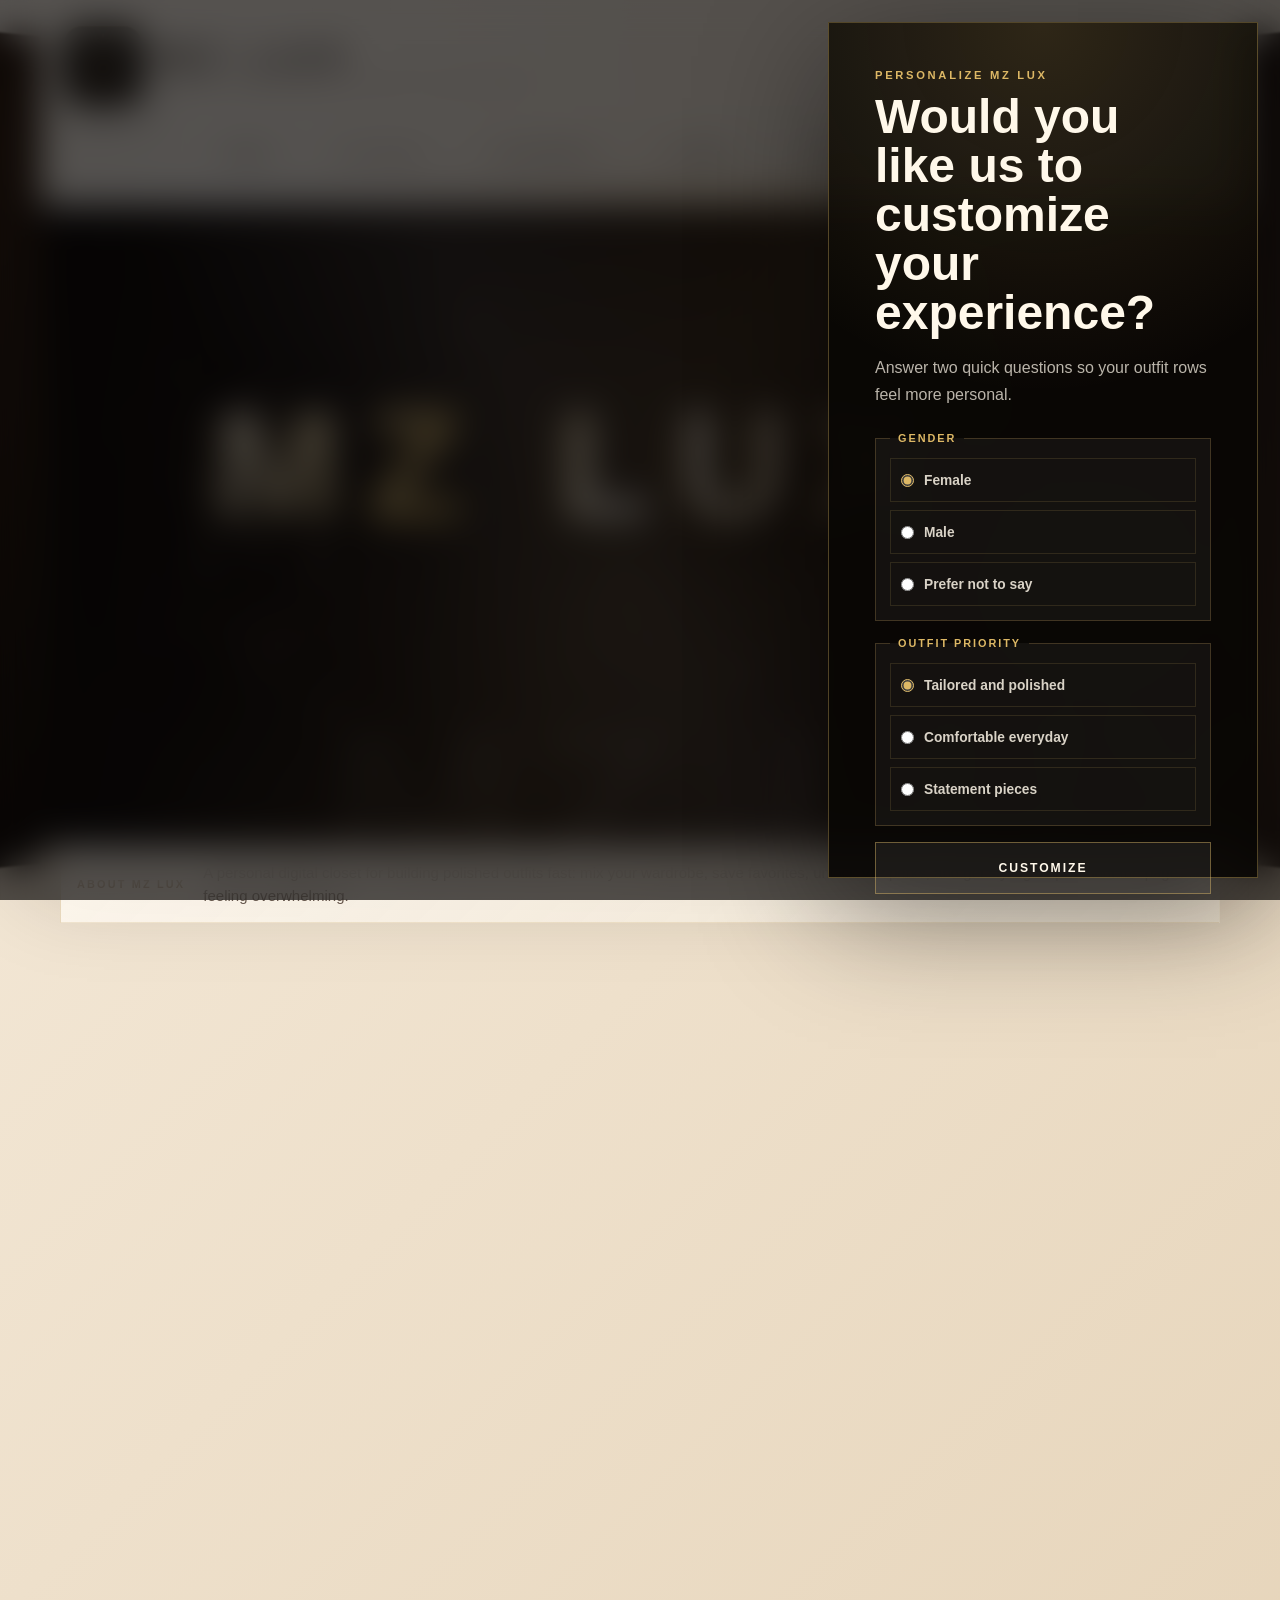
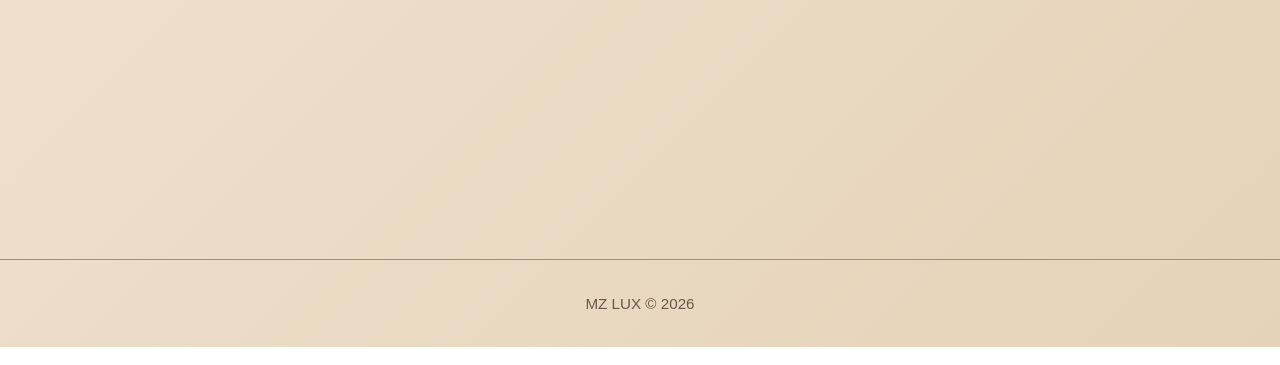
==== index.html @ ab978121 "Restore home hero title" ====
<!DOCTYPE html>
<html lang="en">
<head>
    <meta charset="UTF-8">
    <meta name="viewport" content="width=device-width, initial-scale=1.0">
    <title>MZ LUX</title>
    <link rel="stylesheet" href="style.css?v=20260623-scoped-clean">
</head>
<body class="home-page curtain-active">
<div class="opening-flash" aria-hidden="true"></div>
<div class="curtain-wrap" id="curtain" aria-hidden="true">
    <div class="curtain-panel curtain-left"></div>
    <div class="curtain-panel curtain-right"></div>
</div>

<div class="curtain-logo" id="curtainLogo" aria-hidden="true">
    <div class="curtain-logo-box"><span>MZ</span></div>
    <p class="curtain-logo-text">MZ LUX</p>
</div>

<div class="magazine-wireframe" id="magazineWireframe" aria-hidden="true">
    <span class="wire wire-top"></span>
    <span class="wire wire-bottom"></span>
    <span class="wire wire-left"></span>
    <span class="wire wire-right"></span>
    <span class="wire wire-header"></span>
    <span class="wire wire-nav"></span>
    <span class="wire wire-hero"></span>
    <span class="wire wire-feature"></span>
    <span class="wire wire-card wire-card-one"></span>
    <span class="wire wire-card wire-card-two"></span>
    <span class="wire wire-card wire-card-three"></span>
</div>

<div class="page-content" id="pageContent">
    <header>
        <div class="logo">
            <div class="logo-shine"></div>
            <span class="logo-initials">MZ</span>
        </div>
        <div>
            <h1 class="brand-name">MZ LUX</h1>
            <p class="tagline">Your Personal Outfit Stylist</p>
        </div>
    </header>

    <nav>
        <a href="index.html">Home</a>
        <a href="vip.html">VIP Club</a>
        <a href="categories.html">Categories</a>
        <a href="camera.html">Camera</a>
        <a href="preview.html">Preview</a>
        <a href="favourites.html">Favourites</a>
    </nav>

    <div class="hero-shell home-editorial-shell">
        <main class="hero luxury-hero home-reveal">
            <div class="cinematic-light light-one"></div>
            <div class="cinematic-light light-two"></div>
            <div class="spark-field" aria-hidden="true">
                <span></span><span></span><span></span><span></span><span></span><span></span>
            </div>
            <div class="hero-copy-block">
                <p class="hero-kicker">Digital luxury wardrobe</p>
                <h2>MZ LUX</h2>
                <p>Curate elevated outfits, preview real wardrobe pairings, and get polished styling direction with a calmer, more editorial fashion experience.</p>
                <a href="categories.html"><button>Start Styling</button></a>
            </div>

            <section class="hero-runway" aria-label="Animated outfit preview">
                <div class="runway-glow"></div>
                <div class="luxury-orbit luxury-orbit-one"></div>
                <div class="luxury-orbit luxury-orbit-two"></div>
                <div class="runway-line"></div>
                <article class="runway-card runway-card-top">
                    <img src="images/models/beige blazer.webp" alt="Beige blazer">
                    <span>Tailored Layer</span>
                </article>
                <article class="runway-card runway-card-main">
                    <img src="images/models/white button up shirt.webp" alt="White button up shirt">
                    <span>Signature Shirt</span>
                </article>
                <article class="runway-card runway-card-bottom">
                    <img src="images/models/black pants.webp" alt="Black pants">
                    <span>Clean Trouser</span>
                </article>
                <article class="runway-card runway-card-accent">
                    <img src="images/models/gold watch.webp" alt="Gold watch">
                    <span>Gold Detail</span>
                </article>
            </section>
        </main>
    </div>

    <section class="home-about-note home-reveal" aria-label="About MZ LUX">
        <span>About MZ LUX</span>
        <p>A personal digital closet for building polished outfits fast: mix your wardrobe, save favorites, unlock VIP perks, and get styling help without the page feeling overwhelming.</p>
    </section>

    <section class="featured editorial-strip home-reveal cinematic-featured-heading">
        <div>
            <p>Luxury styling tools</p>
            <h2>Featured Collection</h2>
        </div>
        <a href="categories.html">Open the wardrobe</a>
    </section>

    <section class="luxury-motion-strip cinematic-featured-grid home-reveal" aria-label="Featured Collection">
        <article class="featured-card cinematic-card cinematic-card-primary" tabindex="0" data-card="01">
            <figure class="cinematic-card-media">
                <img src="images/models/white button up shirt.webp" alt="White button up shirt">
            </figure>
            <div class="featured-card-copy cinematic-card-copy">
                <span>01</span>
                <h3>Signature Shirt</h3>
                <p class="featured-card-description">Featured for its crisp tailoring and timeless versatility. It anchors refined outfits from daywear to evening styling.</p>
            </div>
        </article>
        <article class="featured-card cinematic-card cinematic-card-secondary" tabindex="0" data-card="02">
            <figure class="cinematic-card-media">
                <img src="images/models/pleated skirt.webp" alt="Pleated skirt">
            </figure>
            <div class="featured-card-copy cinematic-card-copy">
                <span>02</span>
                <h3>Pleated Skirt</h3>
                <p class="featured-card-description">Chosen for its soft movement and elevated silhouette. The pleating adds dimension while keeping the look polished.</p>
            </div>
        </article>
        <article class="featured-card cinematic-card cinematic-card-tertiary" tabindex="0" data-card="03">
            <figure class="cinematic-card-media">
                <img src="images/models/brown loafers.webp" alt="Brown loafers">
            </figure>
            <div class="featured-card-copy cinematic-card-copy">
                <span>03</span>
                <h3>Heritage Loafers</h3>
                <p class="featured-card-description">Featured as the finishing piece: structured, wearable, and rich in tone. It gives casual looks a luxury base.</p>
            </div>
        </article>
    </section>

    <footer>MZ LUX &copy; 2026</footer>
</div>

<script>
    window.addEventListener("DOMContentLoaded", () => {
        setTimeout(() => document.getElementById("curtain")?.classList.add("open"), 950);
        setTimeout(() => document.body.classList.add("wireframe-active"), 1700);
        setTimeout(() => {
            document.getElementById("pageContent")?.classList.add("visible");
            document.body.classList.add("wireframe-complete");
            document.body.classList.remove("curtain-active");
        }, 3050);
        setTimeout(() => document.body.classList.add("collection-live"), 4200);
        setTimeout(() => {
            document.getElementById("curtain")?.remove();
            document.getElementById("curtainLogo")?.remove();
            document.getElementById("magazineWireframe")?.remove();
        }, 5600);
    });
</script>
<script src="main.js?v=20260621-polish"></script>
</body>
</html>
---- style.css ----
* {
    margin: 0;
    padding: 0;
    box-sizing: border-box;
}

/* VIP Club */
.vip-page {
    background:
        radial-gradient(circle at 16% 12%, rgba(255, 255, 255, 0.9), transparent 26%),
        radial-gradient(circle at 82% 20%, rgba(212, 175, 55, 0.22), transparent 28%),
        linear-gradient(135deg, #fbf4e8 0%, #ead8ad 46%, #fffaf0 100%);
}

.vip-shell {
    width: min(1160px, calc(100% - 32px));
    margin: 0 auto;
    padding: 18px 0 34px;
}

.vip-page header {
    padding: 18px 40px;
}

.vip-page .logo {
    width: 72px;
    height: 72px;
}

.vip-page .brand-name {
    font-size: clamp(1.7rem, 4vw, 2.7rem);
}

.vip-page .tagline {
    margin-top: 4px;
}

.vip-profile-chip {
    margin-left: auto;
    display: flex;
    align-items: center;
    gap: 10px;
    max-width: min(360px, 42vw);
    padding: 8px 10px;
    border: 1px solid rgba(176, 141, 87, 0.28);
    border-radius: 999px;
    background: rgba(255, 250, 240, 0.72);
    box-shadow: 0 12px 28px rgba(95, 66, 32, 0.1);
}

.vip-profile-chip[hidden] {
    display: none;
}

.vip-profile-avatar {
    width: 38px;
    height: 38px;
    flex: 0 0 auto;
    display: grid;
    place-items: center;
    border-radius: 50%;
    background:
        linear-gradient(135deg, rgba(45, 33, 22, 0.96), rgba(141, 104, 31, 0.92));
    color: #fffaf0;
    font-size: 0.78rem;
    font-weight: 900;
    letter-spacing: 0.08em;
    background-size: cover;
    background-position: center;
}

.vip-profile-avatar.has-photo {
    color: transparent;
}

.vip-profile-copy {
    min-width: 0;
    display: grid;
    line-height: 1.15;
}

.vip-profile-copy strong,
.vip-profile-copy small {
    overflow: hidden;
    text-overflow: ellipsis;
    white-space: nowrap;
}

.vip-profile-copy strong {
    color: #2d2116;
    font-size: 0.86rem;
}

.vip-profile-copy small {
    color: #7a6248;
    font-size: 0.72rem;
}

.vip-profile-chip button {
    flex: 0 0 auto;
    border: 1px solid rgba(176, 141, 87, 0.3);
    border-radius: 999px;
    background: #fffaf0;
    color: #2d2116;
    cursor: pointer;
    font: inherit;
    font-size: 0.72rem;
    font-weight: 900;
    padding: 8px 10px;
    text-transform: uppercase;
}

.vip-hero,
.vip-dashboard {
    border: 1px solid rgba(176, 141, 87, 0.32);
    background: rgba(255, 250, 242, 0.86);
    box-shadow: 0 22px 60px rgba(95, 66, 32, 0.12);
    backdrop-filter: blur(16px);
}

.vip-hero {
    display: grid;
    grid-template-columns: minmax(0, 1fr) minmax(250px, 330px);
    gap: 18px;
    align-items: stretch;
    border-radius: 32px;
    padding: clamp(18px, 3vw, 30px);
}

.vip-kicker,
.vip-free-badge,
.vip-tier span,
.vip-card-label,
.vip-perks span {
    letter-spacing: 0.24em;
    text-transform: uppercase;
    font-size: 0.72rem;
    font-weight: 800;
    color: #9b762f;
}

.vip-copy h2 {
    margin: 8px 0 10px;
    font-size: clamp(2rem, 5vw, 3.6rem);
    line-height: 0.95;
    letter-spacing: 0.08em;
    text-transform: uppercase;
    color: #2d2116;
}

.vip-copy p {
    max-width: 620px;
    color: #624d3a;
    line-height: 1.6;
    font-size: 1rem;
}

.vip-actions {
    display: flex;
    align-items: center;
    flex-wrap: wrap;
    gap: 14px;
    margin-top: 18px;
}

.vip-primary-btn {
    border: 0;
    border-radius: 999px;
    padding: 13px 24px;
    background: linear-gradient(135deg, #2d2116, #8d681f 52%, #d4af37);
    color: #fffaf0;
    font-weight: 800;
    letter-spacing: 0.16em;
    text-transform: uppercase;
    cursor: pointer;
    box-shadow: 0 14px 32px rgba(95, 66, 32, 0.22);
}

.vip-primary-btn:hover,
.vip-primary-btn:focus-visible {
    transform: translateY(-2px);
    outline: 3px solid rgba(212, 175, 55, 0.36);
    outline-offset: 3px;
}

.vip-member-card {
    position: relative;
    overflow: hidden;
    min-height: 205px;
    border-radius: 28px;
    padding: 22px;
    color: #fffaf0;
    background:
        linear-gradient(145deg, rgba(45, 33, 22, 0.96), rgba(104, 72, 28, 0.96)),
        radial-gradient(circle at top right, rgba(212, 175, 55, 0.28), transparent 38%);
    display: flex;
    flex-direction: column;
    justify-content: space-between;
    box-shadow: inset 0 0 0 1px rgba(255, 255, 255, 0.12);
}

.vip-member-card::after {
    content: "MZ";
    position: absolute;
    right: -6px;
    bottom: -22px;
    font-size: 6rem;
    font-weight: 900;
    opacity: 0.08;
    letter-spacing: 0.02em;
}

.vip-member-card h3 {
    font-size: 1.5rem;
    letter-spacing: 0.12em;
    text-transform: uppercase;
}

.vip-member-card p strong {
    font-size: 2rem;
}

.vip-progress {
    height: 10px;
    overflow: hidden;
    border-radius: 999px;
    background: rgba(255, 250, 240, 0.18);
}

.vip-progress span {
    display: block;
    width: 0;
    height: 100%;
    border-radius: inherit;
    background: linear-gradient(90deg, #fff6c8, #d4af37);
    transition: width 0.3s ease;
}

.vip-dashboard {
    display: grid;
    grid-template-columns: minmax(0, 1fr) 330px;
    gap: 14px;
    margin-top: 14px;
    border-radius: 28px;
    padding: 14px;
}

.vip-tier-grid {
    display: grid;
    grid-template-columns: repeat(3, minmax(0, 1fr));
    gap: 14px;
}

.vip-tier {
    min-height: 132px;
    border-radius: 22px;
    padding: 16px;
    border: 1px solid rgba(176, 141, 87, 0.26);
    background: rgba(255, 255, 255, 0.46);
}

.vip-tier-featured {
    background: linear-gradient(145deg, rgba(45, 33, 22, 0.94), rgba(123, 86, 30, 0.92));
    color: #fffaf0;
    box-shadow: 0 18px 36px rgba(95, 66, 32, 0.18);
}

.vip-tier h3 {
    margin: 8px 0 6px;
    font-size: 1.36rem;
    color: inherit;
}

.vip-tier p {
    color: inherit;
    opacity: 0.82;
    line-height: 1.45;
    font-size: 0.88rem;
}

.vip-side-panel {
    display: grid;
    gap: 10px;
}

.vip-perks {
    display: grid;
    grid-template-columns: 1fr 1fr;
    gap: 10px;
}

.vip-perks article,
.vip-accessibility {
    border: 1px solid rgba(176, 141, 87, 0.25);
    border-radius: 18px;
    background: rgba(255, 255, 255, 0.52);
}

.vip-perks article {
    padding: 13px;
}

.vip-perks strong {
    display: block;
    margin-top: 8px;
    color: #2d2116;
}

.vip-accessibility {
    display: flex;
    gap: 10px;
    padding: 12px;
}

.vip-accessibility button {
    flex: 1;
    min-height: 44px;
    border: 1px solid rgba(176, 141, 87, 0.28);
    border-radius: 999px;
    background: #fffaf0;
    color: #2d2116;
    font-weight: 800;
    cursor: pointer;
}

.vip-accessibility button[aria-pressed="true"] {
    background: #2d2116;
    color: #fffaf0;
}

.vip-modal {
    position: fixed;
    inset: 0;
    z-index: 10000;
    display: grid;
    place-items: center;
    padding: 18px;
}

.vip-modal[hidden] {
    display: none;
}

.vip-modal-backdrop {
    position: absolute;
    inset: 0;
    background: rgba(45, 33, 22, 0.58);
    backdrop-filter: blur(8px);
}

.vip-modal-card {
    position: relative;
    width: min(430px, 100%);
    max-height: min(680px, 92vh);
    overflow-y: auto;
    border-radius: 28px;
    padding: 28px;
    background: linear-gradient(180deg, #fffaf0, #f3e4c4);
    border: 1px solid rgba(176, 141, 87, 0.42);
    box-shadow: 0 28px 80px rgba(32, 24, 16, 0.28);
}

.vip-modal-close {
    position: absolute;
    top: 14px;
    right: 14px;
    width: 38px;
    height: 38px;
    border: 0;
    border-radius: 50%;
    background: rgba(45, 33, 22, 0.08);
    color: #2d2116;
    cursor: pointer;
}

.vip-modal-card h2 {
    margin: 8px 0 18px;
    color: #2d2116;
}

.vip-google-btn {
    width: 100%;
    min-height: 48px;
    display: inline-flex;
    align-items: center;
    justify-content: center;
    gap: 10px;
    border: 1px solid rgba(176, 141, 87, 0.34);
    border-radius: 999px;
    background: #fffdf7;
    color: #2d2116;
    cursor: pointer;
    font: inherit;
    font-weight: 900;
    letter-spacing: 0.08em;
    text-transform: uppercase;
    box-shadow: 0 12px 28px rgba(95, 66, 32, 0.12);
}

.vip-google-icon {
    width: 22px;
    height: 22px;
    flex: 0 0 auto;
}

.vip-google-btn:hover,
.vip-google-btn:focus-visible {
    border-color: #9b762f;
    outline: 3px solid rgba(212, 175, 55, 0.28);
    outline-offset: 3px;
}

.vip-google-btn:disabled {
    cursor: wait;
    opacity: 0.72;
}

.vip-google-note {
    margin: 8px 0 16px;
    color: #6d5a46;
    font-size: 0.82rem;
    text-align: center;
}

.vip-modal-card label {
    display: block;
    margin: 12px 0 6px;
    font-weight: 800;
    color: #3d2b1b;
}

.vip-modal-card input,
.vip-modal-card select {
    width: 100%;
    min-height: 46px;
    border: 1px solid rgba(176, 141, 87, 0.38);
    border-radius: 14px;
    padding: 10px 12px;
    background: #fffdf7;
    color: #2d2116;
    font: inherit;
}

.vip-modal-card input:focus,
.vip-modal-card select:focus {
    outline: 3px solid rgba(212, 175, 55, 0.3);
    border-color: #9b762f;
}

.vip-modal-card .vip-primary-btn {
    width: 100%;
    margin-top: 18px;
}

.vip-status {
    min-height: 22px;
    margin-top: 14px;
    color: #4d3a26;
    font-weight: 800;
    text-align: center;
}

.vip-modal-open {
    overflow: hidden;
}

.vip-large-text .vip-shell {
    font-size: 118%;
}

.vip-high-contrast {
    background: #fff;
    color: #000;
}

.vip-high-contrast .vip-hero,
.vip-high-contrast .vip-dashboard,
.vip-high-contrast .vip-tier,
.vip-high-contrast .vip-perks article,
.vip-high-contrast .vip-accessibility {
    border-color: #000;
    background: #fff;
    color: #000;
}

.vip-high-contrast .vip-member-card,
.vip-high-contrast .vip-tier-featured {
    background: #000;
    color: #fff;
}

.vip-high-contrast .vip-google-btn {
    border-color: #000;
    background: #fff;
    color: #000;
}

@media (max-width: 900px) {
    .vip-hero,
    .vip-dashboard {
        grid-template-columns: 1fr;
    }

    .vip-tier-grid {
        grid-template-columns: repeat(3, minmax(190px, 1fr));
        overflow-x: auto;
        padding-bottom: 4px;
        scroll-snap-type: x proximity;
    }

    .vip-tier {
        min-height: auto;
        scroll-snap-align: start;
    }
}

@media (max-width: 560px) {
    .vip-page header {
        flex-wrap: wrap;
        justify-content: flex-start;
        overflow: hidden;
    }

    .vip-page header > div:not(.vip-profile-chip) {
        min-width: 0;
    }

    .vip-shell {
        width: min(100% - 20px, 1160px);
        padding-top: 14px;
    }

    .vip-hero,
    .vip-dashboard {
        border-radius: 22px;
        padding: 14px;
    }

    .vip-accessibility {
        flex-direction: column;
    }

    .vip-profile-chip {
        order: 3;
        width: 100%;
        max-width: none;
        flex: 1 1 100%;
        justify-content: space-between;
        border-radius: 18px;
    }

    .vip-profile-chip button {
        min-width: 0;
        width: auto;
        padding-inline: 9px;
    }
}

body {
    font-family: 'Montserrat', sans-serif;
    background:
        radial-gradient(circle at top left, rgba(255, 250, 242, 0.95), transparent 35%),
        linear-gradient(135deg, #f8efe0 0%, #efe0bf 45%, #f7ebd5 100%);
    color: #1c1510;
    position: relative;
    overflow-x: hidden;
    min-height: 100vh;
}

body::before {
    content: "";
    position: fixed;
    inset: 18px;
    border: 1px solid rgba(212, 175, 55, 0.55);
    border-radius: 32px;
    background:
        radial-gradient(circle at 20% 20%, rgba(255, 250, 242, 0.8), transparent 24%),
        radial-gradient(circle at 80% 20%, rgba(212, 175, 55, 0.16), transparent 32%),
        radial-gradient(circle at center, rgba(255, 255, 255, 0.12), transparent 62%),
        linear-gradient(135deg, rgba(255, 255, 255, 0.16), rgba(212, 175, 55, 0.06));
    box-shadow:
        inset 0 0 0 1px rgba(255, 255, 255, 0.28),
        0 0 0 1px rgba(112, 83, 44, 0.08),
        0 18px 55px rgba(95, 66, 32, 0.12);
    pointer-events: none;
    z-index: 0;
}

body > * {
    position: relative;
    z-index: 1;
}

.intro-stage {
    position: fixed;
    inset: 0;
    display: grid;
    place-items: center;
    z-index: 1100;
    pointer-events: none;
    animation: introFadeOut 1.6s ease forwards 1.2s;
}

.intro-logo {
    .logo-shine {
    position: absolute;
    top: -50%;
    left: -150%;
    width: 60%;
    height: 200%;
    background: linear-gradient(
        120deg,
        transparent,
        rgba(255,255,255,0.5),
        transparent
    );
    transform: rotate(25deg);
    animation: shine 4s infinite;
}
    width: min(42vw, 300px);
    aspect-ratio: 1;
    border: 2px solid rgba(212, 175, 55, 0.95);
    border-radius: 32px;
    display: grid;
    place-items: center;
    background:
        linear-gradient(145deg, #fff8e8 0%, #f1d487 38%, #b98920 100%);
    box-shadow:
        0 24px 55px rgba(63, 41, 21, 0.26),
        inset 0 1px 0 rgba(255, 255, 255, 0.78),
        inset 0 -12px 24px rgba(92, 61, 18, 0.18);
    overflow: hidden;
    position: relative;
    transform: rotate(-7deg);
    animation: introLogoPop 1.2s cubic-bezier(0.2, 0.8, 0.2, 1) both;
}

.intro-logo::before {
    content: "";
    position: absolute;
    inset: 8px;
    border: 1px solid rgba(255, 255, 255, 0.7);
    border-radius: 24px;
    pointer-events: none;
}

.intro-logo::after {
    content: "";
    position: absolute;
    inset: 24px;
    border: 1px solid rgba(255, 255, 255, 0.45);
    border-radius: 50%;
    pointer-events: none;
}

@keyframes introLogoPop {
    0% {
        opacity: 0;
        transform: scale(0.55) rotate(-15deg);
    }
    60% {
        opacity: 1;
        transform: scale(1.06) rotate(3deg);
    }
    100% {
        opacity: 1;
        transform: scale(1) rotate(0deg);
    }
}

@keyframes introFadeOut {
    0% {
        opacity: 1;
        transform: scale(1);
    }
    100% {
        opacity: 0;
        transform: scale(1.08);
    }
}

.welcome-popup {
    position: fixed;
    top: 24px;
    left: 50%;
    transform: translateX(-50%) translateY(-20px);
    background: rgba(60, 41, 24, 0.95);
    color: #fffaf2;
    padding: 14px 28px;
    border-radius: 999px;
    box-shadow: 0 12px 30px rgba(0, 0, 0, 0.2);
    letter-spacing: 0.18em;
    text-transform: uppercase;
    font-size: 0.85rem;
    z-index: 1000;
    opacity: 0;
    pointer-events: none;
    animation: welcomeFade 3s ease forwards;
}

@keyframes welcomeFade {
    0% {
        opacity: 0;
        transform: translateX(-50%) translateY(-20px);
    }
    10% {
        opacity: 1;
        transform: translateX(-50%) translateY(0);
    }
    90% {
        opacity: 1;
        transform: translateX(-50%) translateY(0);
    }
    100% {
        opacity: 0;
        transform: translateX(-50%) translateY(-20px);
    }
}

/* Full-page watermark */
body::after {
    content: "MZ MZ MZ MZ MZ MZ MZ MZ";
    position: fixed;
    inset: 0;
    font-size: 80px;
    letter-spacing: 30px;
    color: rgba(120, 83, 45, 0.06);
    z-index: -1;
    line-height: 1.8;
    white-space: pre;
    display: grid;
    place-items: center;
    pointer-events: none;
    background-image:
        radial-gradient(circle at 20% 12%, rgba(255, 255, 255, 0.8) 0.6px, transparent 0.8px),
        radial-gradient(circle at 40% 30%, rgba(212, 175, 55, 0.9) 0.8px, transparent 1px),
        radial-gradient(circle at 70% 18%, rgba(255, 255, 255, 0.75) 0.7px, transparent 0.9px),
        radial-gradient(circle at 82% 62%, rgba(212, 175, 55, 0.8) 0.6px, transparent 0.8px);
    background-size: 220px 220px;
    opacity: 0.16;
    animation: sparkle 8s linear infinite;
}

@keyframes sparkle {
    0%, 100% { opacity: 0.14; transform: translate(0, 0); }
    25% { opacity: 0.18; transform: translate(-4px, 3px); }
    50% { opacity: 0.22; transform: translate(8px, -6px); }
    75% { opacity: 0.18; transform: translate(-6px, 4px); }
}

.hero-shell {
    display: grid;
    grid-template-columns: minmax(280px, 320px) minmax(0, 1fr);
    gap: 28px;
    align-items: center;
    max-width: 1180px;
    margin: 0 auto;
    padding: 40px 24px 0;
}

header {
    display: flex;
    align-items: center;
    justify-content: flex-start;
    gap: 18px;
    padding: 35px 40px;
    border-bottom: 1px solid #d4af37;
}

.logo {
    width: 100px;
    height: 100px;
    border: 2px solid rgba(212, 175, 55, 0.95);
    border-radius: 32px;
    display: flex;
    justify-content: center;
    align-items: center;
    background:
        linear-gradient(145deg, #fff8e8 0%, #f1d487 38%, #b98920 100%);
    box-shadow:
        0 10px 24px rgba(63, 41, 21, 0.22),
        inset 0 1px 0 rgba(255, 255, 255, 0.8),
        inset 0 -10px 20px rgba(92, 61, 18, 0.18);
    overflow: hidden;
    position: relative;
    transform: rotate(-7deg);
    transition: transform 0.22s ease, box-shadow 0.22s ease;
}

.logo:hover {
    transform: rotate(0deg) scale(1.03);
    box-shadow:
        0 16px 32px rgba(63, 41, 21, 0.26),
        inset 0 1px 0 rgba(255, 255, 255, 0.82),
        inset 0 -10px 22px rgba(92, 61, 18, 0.2);
}

.logo::before {
    content: "";
    position: absolute;
    inset: 7px;
    border: 1px solid rgba(255, 255, 255, 0.7);
    border-radius: 24px;
    pointer-events: none;
}

.logo::after {
    content: "";
    position: absolute;
    inset: 22px;
    border: 1px solid rgba(255, 255, 255, 0.45);
    border-radius: 50%;
    pointer-events: none;
}

.logo-initials {
    font-family: 'Montserrat', sans-serif;
    font-size: 2.15rem;
    font-weight: 800;
    letter-spacing: 0.3em;
    color: #3a2818;
    text-transform: uppercase;
    display: inline-block;
    position: relative;
    z-index: 1;
    text-shadow: 0 1px 0 rgba(255, 255, 255, 0.68);
}

.brand-details {
    display: flex;
    flex-direction: column;
    gap: 8px;
}

.brand-name {
    font-size: 1.65rem;
    letter-spacing: 0.24em;
    color: #3b2a1a;
    margin: 0;
    text-transform: uppercase;
}

.tagline {
    color: #6b4f35;
    letter-spacing: 0.2em;
    text-transform: uppercase;
    margin: 0;
    font-size: 0.9rem;
}


footer {
    padding: 26px 40px 60px;
    border-top: 1px solid rgba(212, 175, 55, 0.14);
    color: rgba(245, 238, 224, 0.72);
    font-size: 0.95rem;
}

.site-header {
    display: flex;
    align-items: center;
    justify-content: space-between;
    gap: 28px;
    padding: 32px 40px;
}

.site-nav {
    display: flex;
    gap: 24px;
    flex-wrap: wrap;
    align-items: center;
}

nav {
    display: flex;
    justify-content: center;
    gap: 24px;
    padding: 18px 40px;
}

nav a,
.site-nav a {
    color: #f5eee0;
    text-decoration: none;
    font-size: 0.88rem;
    letter-spacing: 0.22em;
    text-transform: uppercase;
    transition: color 0.24s ease;
}

.site-nav a:hover {
    color: #d4af37;
}

.brand-mark {
    display: flex;
    align-items: center;
    gap: 18px;
}

.brand-copy {
    display: flex;
    flex-direction: column;
    gap: 10px;
}

.brand-pretitle {
    font-size: 0.78rem;
    letter-spacing: 0.28em;
    color: #d4af37;
    text-transform: uppercase;
    margin: 0;
    opacity: 0.9;
}

.brand-title {
    font-size: clamp(2.8rem, 5vw, 5.2rem);
    line-height: 0.98;
    letter-spacing: -0.04em;
    margin: 0;
    max-width: 720px;
    color: #fdf8ee;
}

.hero-section {
    display: grid;
    grid-template-columns: 1.2fr 0.8fr;
    gap: 36px;
    align-items: center;
    min-height: calc(100vh - 150px);
    padding: 0 40px 60px;
}

.hero-copy {
    max-width: 660px;
}

.hero-label {
    display: inline-block;
    font-size: 0.82rem;
    letter-spacing: 0.28em;
    text-transform: uppercase;
    color: #d4af37;
    margin-bottom: 18px;
}

.hero-copy h2 {
    font-size: clamp(3.4rem, 6vw, 6.8rem);
    line-height: 0.98;
    margin: 0;
    max-width: 520px;
    color: #ffffff;
}

.hero-copy p {
    margin: 30px 0 0;
    max-width: 600px;
    font-size: 1rem;
    color: rgba(245, 238, 224, 0.88);
    line-height: 1.9;
}

.hero-cta {
    display: inline-flex;
    margin-top: 36px;
    padding: 18px 34px;
    border-radius: 30px;
    background: linear-gradient(135deg, #d4af37, #f7e4b2);
    color: #120f0c;
    font-weight: 700;
    letter-spacing: 0.18em;
    text-transform: uppercase;
    text-decoration: none;
    transition: transform 0.24s ease, box-shadow 0.24s ease;
}

.hero-cta:hover {
    transform: translateY(-2px);
    box-shadow: 0 20px 40px rgba(0, 0, 0, 0.2);
}

.hero-panel {
    min-height: 480px;
    border-radius: 32px;
    padding: 36px;
    border: 1px solid rgba(212, 175, 55, 0.18);
    background: rgba(255, 250, 242, 0.04);
    box-shadow: inset 0 0 0 1px rgba(255, 255, 255, 0.04), 0 24px 60px rgba(0, 0, 0, 0.28);
    display: grid;
    align-content: space-between;
}

.hero-panel-top {
    font-size: 0.78rem;
    letter-spacing: 0.28em;
    text-transform: uppercase;
    color: #d4af37;
    margin-bottom: 20px;
}

.hero-panel-body {
    display: grid;
    gap: 18px;
}

.hero-panel-code {
    font-size: 0.9rem;
    letter-spacing: 0.2em;
    text-transform: uppercase;
    color: #f5eee0;
}

.hero-panel-body p {
    margin: 0;
    color: rgba(245, 238, 224, 0.84);
    line-height: 1.8;
    font-size: 1rem;
}

.featured {
    padding: 0 40px 60px;
}

.featured-grid {
    display: grid;
    grid-template-columns: repeat(3, minmax(220px, 1fr));
    gap: 24px;
    margin-top: 36px;
}

.featured-card {
    padding: 34px;
    background: rgba(255, 250, 242, 0.04);
    border: 1px solid rgba(255, 242, 226, 0.15);
    border-radius: 28px;
    box-shadow: 0 18px 45px rgba(0, 0, 0, 0.18);
}

.featured-card span {
    display: block;
    margin-bottom: 22px;
    color: #d4af37;
    font-weight: 800;
    letter-spacing: 0.22em;
    text-transform: uppercase;
}

.featured-card h3 {
    margin: 0 0 14px;
    font-size: 1.4rem;
    letter-spacing: -0.02em;
    color: #ffffff;
}

.featured-card p {
    margin: 0;
    color: rgba(245, 238, 224, 0.82);
    line-height: 1.75;
}

.site-footer {
    padding: 30px 40px 54px;
    color: rgba(245, 238, 224, 0.7);
    font-size: 0.95rem;
    letter-spacing: 0.14em;
    border-top: 1px solid rgba(212, 175, 55, 0.16);
}

.site-footer p {
    margin: 0;
}

@media (max-width: 900px) {
    .hero-section,
    .featured-grid {
        grid-template-columns: 1fr;
    }

    .hero-section {
        min-height: auto;
        padding-bottom: 40px;
    }
}

@media (max-width: 640px) {
    .site-header {
        flex-direction: column;
        align-items: flex-start;
        gap: 18px;
    }

    .site-nav {
        gap: 14px;
    }
}

.mini-logo {
    width: 68px;
    height: 68px;
    border-radius: 50%;
    border: 2px solid #d4af37;
    display: grid;
    place-items: center;
    font-family: 'Montserrat', Arial, sans-serif;
    font-weight: 800;
    color: #3b2a1a;
    background: linear-gradient(145deg, #fff8e8, #d4af37);
    box-shadow: 0 10px 20px rgba(0, 0, 0, 0.12), inset 0 2px 10px rgba(255,255,255,0.8);
}

.wireframe-header {
    max-width: 1080px;
    margin: 0 auto;
    padding: 32px 20px 10px;
}

.header-top {
    display: flex;
    align-items: center;
    justify-content: space-between;
    gap: 20px;
}

.brand-block {
    display: flex;
    align-items: center;
    gap: 18px;
}

.brand-copy {
    display: flex;
    flex-direction: column;
    gap: 6px;
}

.brand-label {
    font-size: 1.5rem;
    font-weight: 800;
    letter-spacing: 0.24em;
    text-transform: uppercase;
    color: #3b2a1a;
    margin: 0;
}

.brand-subtitle {
    margin: 0;
    color: #6b4f35;
    letter-spacing: 0.15em;
    text-transform: uppercase;
    font-size: 0.85rem;
}

.icon-btn {
    display: grid;
    place-items: center;
    width: 52px;
    height: 52px;
    border-radius: 18px;
    border: 1px solid rgba(212, 175, 55, 0.4);
    background: #fffdf8;
    color: #3b2a1a;
    cursor: pointer;
}

.icon-btn svg {
    width: 22px;
    height: 22px;
}

.header-lines {
    display: flex;
    flex-direction: column;
    gap: 12px;
    margin-top: 16px;
}

.line {
    height: 3px;
    width: 100%;
    max-width: 540px;
    background: linear-gradient(90deg, rgba(212, 175, 55, 0.6), rgba(60, 42, 26, 0.2));
    border-radius: 999px;
}

.line.short {
    width: 42%;
}

.wireframe-main {
    max-width: 1080px;
    margin: 0 auto;
    padding: 24px 20px 60px;
    display: grid;
    gap: 28px;
}

.intro-panel {
    padding: 28px 24px;
    border-radius: 28px;
    background: #fffdf8;
    border: 1px solid rgba(212, 175, 55, 0.24);
    box-shadow: 0 18px 40px rgba(0, 0, 0, 0.05);
}

.intro-copy {
    max-width: 780px;
}

.intro-copy h2 {
    margin: 10px 0 14px;
    font-size: 2rem;
    color: #3b2a1a;
    line-height: 1.1;
}

.intro-copy p {
    margin: 0;
    color: #6b5747;
    line-height: 1.8;
}

.model-panel {
    display: grid;
    gap: 18px;
    padding: 24px;
    border: 1px solid rgba(212, 175, 55, 0.28);
    border-radius: 24px;
    background: #fffdf8;
    box-shadow: 0 18px 40px rgba(0, 0, 0, 0.05);
}

.model-grid {
    display: grid;
    grid-template-columns: repeat(4, minmax(120px, 1fr));
    gap: 16px;
}

.model-btn {
    display: flex;
    flex-direction: column;
    align-items: center;
    justify-content: flex-start;
    gap: 10px;
    min-height: 140px;
    padding: 18px 12px;
    border-radius: 24px;
    font-size: 0.8rem;
    text-transform: none;
}

.model-btn img {
    width: 100%;
    height: 120px;
    object-fit: contain;
    border-radius: 20px;
    border: 1px solid rgba(212, 175, 55, 0.2);
}

.model-btn span {
    display: block;
    margin-top: 6px;
    font-weight: 700;
    color: #3b2a1a;
    letter-spacing: 0.08em;
}

.model-preview {
    display: grid;
    grid-template-columns: 170px auto;
    align-items: center;
    gap: 18px;
    padding: 24px;
    border-radius: 24px;
    background: linear-gradient(180deg, rgba(255, 250, 242, 0.95), #fffdf8);
    border: 1px solid rgba(212, 175, 55, 0.22);
}

.model-preview-visual {
    position: relative;
    width: 170px;
    min-height: 260px;
}

.model-preview-visual img {
    width: 100%;
    height: auto;
    border-radius: 24px;
    border: 1px solid rgba(212, 175, 55, 0.2);
    display: block;
}

.model-overlay {
    position: absolute;
    left: 12px;
    right: 12px;
    padding: 6px 10px;
    border-radius: 16px;
    background: rgba(212, 175, 55, 0.18);
    color: #3b2a1a;
    font-weight: 700;
    font-size: 0.78rem;
    letter-spacing: 0.08em;
    text-transform: uppercase;
    text-align: center;
    line-height: 1.3;
}

.top-overlay {
    top: 24px;
}

.bottom-overlay {
    top: 44%;
}

.shoe-overlay {
    bottom: 22px;
}

.model-preview-copy h3 {
    margin: 0 0 10px;
    font-size: 1.3rem;
    color: #3b2a1a;
}

.model-preview-copy p {
    margin: 0;
    color: #6b5747;
    line-height: 1.8;
}

.customize-panel {
    display: grid;
    gap: 14px;
    margin-top: 18px;
    padding: 22px;
    border-radius: 24px;
    background: rgba(255, 250, 242, 0.95);
    border: 1px solid rgba(212, 175, 55, 0.2);
}

.customize-group {
    display: grid;
    gap: 10px;
}

.customize-row {
    display: grid;
    grid-template-columns: repeat(5, minmax(0, 1fr));
    gap: 12px;
}

.skin-tone-btn,
.hair-color-btn {
    min-height: 54px;
    padding: 12px 10px;
    font-size: 0.82rem;
    letter-spacing: 0.08em;
}

.skin-tone-btn.active,
.hair-color-btn.active {
    background: linear-gradient(135deg, rgba(212, 175, 55, 0.25), rgba(212, 175, 55, 0.12));
    border-color: #d4af37;
    box-shadow: 0 10px 18px rgba(0, 0, 0, 0.08);
}

.model-svg-container {
    width: 170px;
    min-height: 260px;
}

.model-svg-container svg {
    width: 100%;
    height: auto;
    display: block;
}

.model-preview-inline {
    display: flex;
    align-items: center;
    gap: 16px;
    margin-top: 20px;
    padding: 18px 20px;
    border-radius: 20px;
    background: rgba(212, 175, 55, 0.08);
    border: 1px solid rgba(212, 175, 55, 0.15);
}

.model-preview-inline img {
    width: 82px;
    height: auto;
    border-radius: 18px;
    border: 1px solid rgba(212, 175, 55, 0.2);
}

.model-preview-inline p {
    margin: 0;
    font-size: 0.95rem;
    color: #3b2a1a;
    letter-spacing: 0.08em;
}

.selected {
    border-color: #3b2a1a !important;
    background: rgba(212, 175, 55, 0.18);
}

.button-grid {
    display: grid;
    grid-template-columns: repeat(3, minmax(180px, 1fr));
    gap: 18px;
    padding: 24px;
    border: 1px solid rgba(212, 175, 55, 0.28);
    border-radius: 24px;
    background: #fffdf8;
    box-shadow: 0 18px 40px rgba(0, 0, 0, 0.05);
}

.wire-btn {
    min-height: 72px;
    border-radius: 24px;
    border: 1px solid rgba(212, 175, 55, 0.35);
    background: #fffdf8;
    color: #3b2a1a;
    font-weight: 700;
    letter-spacing: 0.1em;
    text-transform: uppercase;
    cursor: pointer;
    transition: transform 0.2s ease, border-color 0.2s ease, box-shadow 0.2s ease, background-color 0.2s ease;
    box-shadow: 0 10px 24px rgba(0, 0, 0, 0.06);
}

.wire-btn:hover,
.wire-btn.active {
    transform: translateY(-2px);
    border-color: #d4af37;
    background: rgba(212, 175, 55, 0.12);
}

.generate-grid-btn {
    background: linear-gradient(135deg, #3b2a1a, #5a4130);
    color: #fffaf2;
    border-color: transparent;
}

.bottom-grid {
    display: grid;
    grid-template-columns: 1.6fr 1fr;
    gap: 18px;
}

.visual-panel {
    min-height: 360px;
    border: 1px solid rgba(212, 175, 55, 0.28);
    border-radius: 24px;
    background: linear-gradient(180deg, #fffdf8 0%, #f8f1e6 100%);
    padding: 30px;
    display: flex;
    flex-direction: column;
    justify-content: center;
    align-items: center;
    gap: 24px;
    box-shadow: 0 18px 40px rgba(0, 0, 0, 0.05);
}

.hero-mark {
    width: 180px;
    height: 180px;
    border-radius: 32px;
    border: 2px solid rgba(212, 175, 55, 0.6);
    display: grid;
    place-items: center;
    font-size: 4rem;
    font-weight: 900;
    color: #3b2a1a;
    letter-spacing: 0.2em;
    background: rgba(255, 250, 242, 0.95);
}

.visual-copy {
    max-width: 360px;
    text-align: center;
    color: #6b5747;
    line-height: 1.8;
}

.action-stack {
    display: grid;
    gap: 16px;
}

.details-panel {
    display: grid;
    gap: 22px;
}

.instruction-box {
    padding: 24px;
    border-radius: 22px;
    border: 1px solid rgba(212, 175, 55, 0.22);
    background: #fffdf8;
    color: #6b5747;
}

.screen-reader-only {
    position: absolute;
    width: 1px;
    height: 1px;
    padding: 0;
    margin: -1px;
    overflow: hidden;
    clip: rect(0, 0, 0, 0);
    white-space: nowrap;
    border: 0;
}

@media (max-width: 860px) {
    .bottom-grid {
        grid-template-columns: 1fr;
    }

    .button-grid {
        grid-template-columns: 1fr;
    }
}

.builder-page,
.favorites-page {
    max-width: 1080px;
    margin: 0 auto;
    padding: 40px 20px 80px;
}

.builder-intro {
    text-align: left;
    margin-bottom: 36px;
}

.builder-intro .small-title {
    text-transform: uppercase;
    letter-spacing: 0.3em;
    color: #8a623a;
    margin-bottom: 12px;
    font-size: 0.85rem;
}

.builder-intro h2 {
    font-size: 3.2rem;
    margin-bottom: 16px;
    color: #3b2a1a;
}

.builder-intro p {
    max-width: 680px;
    color: #6b5747;
    line-height: 1.8;
}

.builder-panel {
    background: rgba(255, 250, 242, 0.9);
    border: 1px solid rgba(212, 175, 55, 0.45);
    border-radius: 24px;
    padding: 30px;
    box-shadow: 0 20px 50px rgba(0, 0, 0, 0.06);
}

.controls {
    display: grid;
    grid-template-columns: repeat(2, minmax(220px, 1fr));
    gap: 24px;
    margin-bottom: 28px;
}

.field {
    display: flex;
    flex-direction: column;
    gap: 10px;
}

.field label {
    font-weight: 700;
    color: #3b2a1a;
    letter-spacing: 0.05em;
}

.field select {
    padding: 14px 16px;
    border-radius: 16px;
    border: 1px solid rgba(212, 175, 55, 0.35);
    background: #fffdf8;
    font-size: 1rem;
    color: #3b2a1a;
}

.action-row {
    display: flex;
    gap: 18px;
    flex-wrap: wrap;
    margin-bottom: 28px;
}

.generate-btn,
.save-btn,
button {
    border-radius: 999px;
    padding: 14px 34px;
    min-width: 170px;
    border: 1px solid transparent;
    font-weight: 700;
    letter-spacing: 0.12em;
    cursor: pointer;
    transition: transform 0.2s ease, background-color 0.2s ease, box-shadow 0.2s ease;
    box-shadow: 0 12px 30px rgba(0, 0, 0, 0.08);
}

.generate-btn {
    background: linear-gradient(135deg, #2f2318, #4a2f1a);
    color: #fffaf2;
    border-color: rgba(212, 175, 55, 0.5);
}

.save-btn {
    background: rgba(212, 175, 55, 0.12);
    color: #3b2a1a;
    border-color: rgba(212, 175, 55, 0.45);
}

.generate-btn:hover,
.save-btn:hover,
button:hover {
    transform: translateY(-2px);
    box-shadow: 0 18px 36px rgba(0, 0, 0, 0.12);
}

.save-btn:disabled {
    opacity: 0.6;
    cursor: not-allowed;
}

.outfit-result {
    margin-bottom: 32px;
}

.outfit-card,
.favorite-card {
    border-radius: 22px;
    border: 1px solid rgba(212, 175, 55, 0.3);
    background: #fffdf8;
    padding: 24px;
    box-shadow: 0 16px 36px rgba(0, 0, 0, 0.05);
    margin-bottom: 24px;
}

.outfit-card-header,
.favorite-heading {
    display: flex;
    align-items: center;
    justify-content: space-between;
    gap: 14px;
    margin-bottom: 18px;
}

.outfit-card-header h3,
.favorite-heading h3 {
    margin: 0;
    font-size: 1.25rem;
    color: #3b2a1a;
}

.pill {
    display: inline-flex;
    padding: 8px 14px;
    border-radius: 999px;
    background: rgba(212, 175, 55, 0.15);
    color: #5b4324;
    font-size: 0.8rem;
    letter-spacing: 0.12em;
    text-transform: uppercase;
}

.outfit-items,
.favorite-grid {
    display: grid;
    grid-template-columns: repeat(auto-fit, minmax(150px, 1fr));
    gap: 18px;
}

.outfit-item,
.clothing-card {
    border-radius: 18px;
    background: #fffefb;
    border: 1px solid rgba(212, 175, 55, 0.2);
    padding: 18px;
    text-align: center;
}

.outfit-item.empty {
    min-height: 160px;
    display: grid;
    place-items: center;
}

.outfit-item img,
.clothing-card img {
    width: 100%;
    height: 160px;
    object-fit: cover;
    border-radius: 16px;
    margin-bottom: 14px;
}

.item-label {
    margin: 0;
    font-size: 0.8rem;
    color: #8a623a;
    letter-spacing: 0.15em;
    text-transform: uppercase;
}

.item-name {
    margin: 8px 0 0;
    font-size: 1rem;
    color: #3b2a1a;
}

.clothing-section {
    margin-top: 10px;
}

.clothing-grid {
    display: grid;
    grid-template-columns: repeat(auto-fit, minmax(170px, 1fr));
    gap: 18px;
    margin-top: 22px;
}

.empty-message {
    color: #6b5747;
    padding: 22px 0;
}

.favorites-list {
    display: grid;
    gap: 20px;
    margin-top: 30px;
}

.favorite-heading span {
    color: #5b4324;
    font-size: 0.85rem;
    letter-spacing: 0.12em;
    text-transform: uppercase;
}

.favorite-grid {
    grid-template-columns: repeat(auto-fit, minmax(150px, 1fr));
}

@media (max-width: 860px) {
    header,
    nav {
        justify-content: center;
    }

    .controls {
        grid-template-columns: 1fr;
    }

    .hero-shell {
        grid-template-columns: 1fr;
        padding-top: 24px;
    }

    .weather-sidebar {
        max-width: 460px;
        margin: 0 auto;
    }
}

nav {
    text-align: center;
    padding: 22px;
    background-color: rgba(255, 250, 242, 0.75);
    border-bottom: 1px solid #d7c4a5;
}

nav a {
    text-decoration: none;
    color: #4a2f1b;
    margin: 0 22px;
    letter-spacing: 2px;
    text-transform: uppercase;
    font-size: 14px;
}

nav a:hover {
    color: #b08d57;
}

.hero {
    text-align: center;
    padding: 80px 20px 90px;
    display: flex;
    flex-direction: column;
    align-items: center;
    justify-content: center;
    min-height: 360px;
}

.weather-sidebar {
    width: 100%;
    padding: 18px 18px 20px;
    border-radius: 22px;
    background:
        linear-gradient(135deg, rgba(255, 250, 242, 0.98), rgba(248, 239, 224, 0.94));
    border: 1px solid rgba(176, 141, 87, 0.22);
    box-shadow:
        inset 0 1px 0 rgba(255,255,255,0.85),
        0 12px 30px rgba(95, 66, 32, 0.1);
    backdrop-filter: blur(10px);
    position: relative;
    overflow: hidden;
}

.weather-sidebar::before {
    content: "";
    position: absolute;
    inset: -30% -50% auto auto;
    width: 140px;
    height: 140px;
    background: linear-gradient(120deg, transparent, rgba(212, 175, 55, 0.2), transparent);
    transform: translateX(-120%) rotate(20deg);
    animation: weatherGlow 6s ease-in-out infinite;
}

@keyframes weatherGlow {
    0%, 100% { transform: translateX(-140%) rotate(20deg); }
    50% { transform: translateX(140%) rotate(20deg); }
}

.weather-sidebar-head {
    display: flex;
    gap: 8px;
    flex-wrap: wrap;
    margin-bottom: 10px;
}

.weather-pill {
    display: inline-flex;
    align-items: center;
    border-radius: 999px;
    padding: 6px 10px;
    font-size: 0.72rem;
    letter-spacing: 0.16em;
    text-transform: uppercase;
    background: rgba(212, 175, 55, 0.16);
    color: #6b4f35;
    border: 1px solid rgba(176, 141, 87, 0.16);
}

.weather-pill-accent {
    background: rgba(77, 135, 179, 0.16);
    color: #2f5672;
}

.weather-sidebar h3 {
    color: #4a2f1b;
    margin-bottom: 8px;
    font-size: 1.05rem;
    letter-spacing: 0.04em;
}

.weather-sidebar p {
    color: #6b5747;
    line-height: 1.6;
    margin-bottom: 12px;
    font-size: 0.95rem;
}

.weather-sidebar a {
    display: inline-flex;
    align-items: center;
    gap: 6px;
    color: #8a623a;
    font-weight: 700;
    text-decoration: none;
    transition: color 0.2s ease;
}

.weather-sidebar a:hover {
    color: #4a2f1b;
}

.featured {
    text-align: center;
    padding: 70px 20px;
}

.hero h2 {
    font-size: 4rem;
    max-width: 900px;
    margin: auto;
    color: #4a2f1b;
    letter-spacing: 4px;
    text-transform: uppercase;
}

.hero p {
    max-width: 650px;
    margin: 30px auto;
    color: #6b5747;
    line-height: 1.8;
    font-family: Arial, sans-serif;
}

button {
    background: linear-gradient(135deg, #3d2d21, #5f4329);
    color: #fffaf2;
    border: 1px solid rgba(208, 160, 88, 0.7);
    padding: 16px 42px;
    border-radius: 999px;
    letter-spacing: 2px;
    text-transform: uppercase;
    cursor: pointer;
    box-shadow: 0 12px 26px rgba(0, 0, 0, 0.1);
    transition: transform 0.2s ease, background-color 0.2s ease, box-shadow 0.2s ease;
}

button:hover {
    transform: translateY(-2px);
    background: linear-gradient(135deg, #8a6a3f, #b08d57);
    color: white;
    box-shadow: 0 18px 34px rgba(0, 0, 0, 0.14);
}

.camera-page {
    max-width: 1200px;
    margin: 0 auto;
    padding: 40px 20px 80px;
}

.camera-hero {
    text-align: center;
    margin-bottom: 24px;
}

.camera-hero h2 {
    color: #4a2f1b;
    letter-spacing: 0.18em;
    text-transform: uppercase;
    margin-bottom: 10px;
}

.camera-hero p {
    color: #6b5747;
    max-width: 760px;
    margin: 0 auto;
    line-height: 1.8;
}

.camera-upload-grid {
    display: grid;
    grid-template-columns: repeat(auto-fit, minmax(280px, 1fr));
    gap: 20px;
    margin-bottom: 24px;
}

.camera-panel {
    background: rgba(255, 250, 242, 0.8);
    border: 1px solid rgba(176, 141, 87, 0.25);
    border-radius: 24px;
    padding: 20px;
}

.camera-panel h3 {
    color: #4a2f1b;
    text-transform: uppercase;
    letter-spacing: 0.16em;
    margin-bottom: 14px;
}

.camera-inputs {
    display: grid;
    gap: 12px;
}

.camera-field {
    display: grid;
    gap: 6px;
    color: #5b4324;
    font-size: 0.9rem;
    text-transform: uppercase;
    letter-spacing: 0.12em;
}

.camera-field input {
    padding: 10px 12px;
    border-radius: 12px;
    border: 1px solid rgba(176, 141, 87, 0.35);
    background: #fffdf8;
}

.camera-actions {
    display: flex;
    justify-content: center;
    margin-bottom: 24px;
}

.camera-actions button {
    padding: 14px 24px;
    border-radius: 999px;
}

.camera-chat-panel {
    max-width: 780px;
    margin: 0 auto 28px;
    border-radius: 24px;
    border: 1px solid rgba(176, 141, 87, 0.25);
    background: rgba(255, 250, 242, 0.9);
    padding: 18px;
    box-shadow: 0 12px 30px rgba(95, 66, 32, 0.08);
}

.camera-chat-header {
    margin-bottom: 12px;
}

.camera-chat-header h3 {
    color: #4a2f1b;
    text-transform: uppercase;
    letter-spacing: 0.16em;
    margin-bottom: 6px;
}

.camera-chat-header p {
    color: #6b5747;
    line-height: 1.6;
}

.camera-chat-messages {
    display: grid;
    gap: 10px;
    margin-bottom: 12px;
    max-height: 240px;
    overflow-y: auto;
    padding-right: 4px;
}

.chat-bubble {
    max-width: 88%;
    padding: 10px 12px;
    border-radius: 14px;
    line-height: 1.6;
    font-size: 0.95rem;
}

.chat-bubble.assistant {
    background: rgba(212, 175, 55, 0.14);
    color: #5b4324;
    border: 1px solid rgba(176, 141, 87, 0.16);
}

.chat-bubble.user {
    background: linear-gradient(135deg, #3d2d21, #5f4329);
    color: #fffaf2;
    margin-left: auto;
}

.chat-suggestions {
    display: flex;
    flex-wrap: wrap;
    gap: 8px;
    margin-bottom: 12px;
}

.chat-chip {
    border: 1px solid rgba(176, 141, 87, 0.25);
    border-radius: 999px;
    background: #fffdf8;
    color: #5b4324;
    padding: 8px 12px;
    font-size: 0.82rem;
    cursor: pointer;
    transition: transform 0.2s ease, box-shadow 0.2s ease, border-color 0.2s ease;
}

.chat-chip:hover {
    transform: translateY(-1px);
    box-shadow: 0 8px 18px rgba(95, 66, 32, 0.08);
    border-color: rgba(176, 141, 87, 0.45);
}

.camera-chat-form {
    display: flex;
    gap: 10px;
}

.camera-chat-form input {
    flex: 1;
    border-radius: 999px;
    border: 1px solid rgba(176, 141, 87, 0.35);
    padding: 12px 14px;
    background: #fffdf8;
}

.camera-chat-form button {
    padding: 12px 18px;
    border-radius: 999px;
}

.camera-results-grid {
    display: grid;
    gap: 18px;
}

.camera-outfit-card {
    display: grid;
    gap: 14px;
    border-radius: 24px;
    border: 1px solid rgba(176, 141, 87, 0.25);
    background: rgba(255, 250, 242, 0.85);
    padding: 18px;
}

.camera-outfit-media {
    display: grid;
    grid-template-columns: repeat(2, minmax(0, 1fr));
    gap: 12px;
}

.camera-outfit-media img {
    width: 100%;
    height: 200px;
    object-fit: cover;
    border-radius: 16px;
    background: linear-gradient(135deg, #f8efe0, #e8cf8f);
}

.camera-outfit-copy h4 {
    color: #4a2f1b;
    margin-bottom: 6px;
}

.camera-mood {
    color: #8a623a;
    font-weight: 700;
    text-transform: uppercase;
    letter-spacing: 0.13em;
    font-size: 0.78rem;
    margin-bottom: 8px;
}

.camera-description {
    color: #6b5747;
    line-height: 1.7;
    margin-bottom: 10px;
}

.camera-ai-comments {
    display: grid;
    gap: 8px;
    margin-bottom: 12px;
}

.camera-ai-comments p {
    background: rgba(212, 175, 55, 0.12);
    border: 1px solid rgba(176, 141, 87, 0.16);
    border-radius: 12px;
    padding: 8px 10px;
    color: #6b5747;
    line-height: 1.6;
}

.camera-hats span {
    display: inline-block;
    color: #4a2f1b;
    font-size: 0.8rem;
    letter-spacing: 0.16em;
    text-transform: uppercase;
    margin-bottom: 8px;
}

.camera-hats ul {
    list-style: none;
    display: flex;
    flex-wrap: wrap;
    gap: 8px;
}

.camera-hats li {
    padding: 7px 10px;
    border-radius: 999px;
    background: linear-gradient(135deg, #3d2d21, #5f4329);
    color: #fffaf2;
    font-size: 0.8rem;
}

.camera-empty {
    text-align: center;
    color: #6b5747;
    padding: 24px;
    border-radius: 20px;
    background: rgba(255, 250, 242, 0.8);
}

.featured {
    text-align: center;
    padding: 70px 20px;
}

.featured h2 {
    color: #4a2f1b;
    letter-spacing: 3px;
    text-transform: uppercase;
    margin-bottom: 30px;
}

.featured-box {
    width: 80%;
    max-width: 850px;
    height: 360px;
    margin: auto;
    border: 1px solid #b08d57;
    background: rgba(255, 250, 242, 0.75);
    display: flex;
    align-items: center;
    justify-content: center;
    color: #8a623a;
    letter-spacing: 3px;
    text-transform: uppercase;
}

footer {
    text-align: center;
    padding: 35px;
    border-top: 1px solid #b08d57;
    color: #6b5747;
}

.builder-page {
    max-width: 1200px;
    margin: 0 auto;
    padding: 50px 20px 80px;
}

.builder-intro {
    text-align: center;
    margin-bottom: 36px;
    transition: transform 0.35s ease, padding 0.35s ease, margin 0.35s ease;
    transform-origin: center top;
}

.builder-intro h2 {
    font-size: 2.2rem;
    color: #4a2f1b;
    letter-spacing: 0.16em;
    text-transform: uppercase;
    margin-bottom: 10px;
    transition: font-size 0.35s ease;
}

.builder-intro p {
    color: #6b5747;
    max-width: 760px;
    margin: 0 auto;
    line-height: 1.8;
    transition: font-size 0.35s ease, opacity 0.35s ease;
}

body.builder-scrolled .builder-intro {
    transform: scale(0.94);
    padding: 6px 0 10px;
    margin-bottom: 20px;
}

body.builder-scrolled .builder-intro h2 {
    font-size: 1.6rem;
}

body.builder-scrolled .builder-intro p {
    font-size: 0.95rem;
    opacity: 0.92;
}

.controls {
    max-width: 640px;
    margin: 0 auto 28px;
    display: grid;
    gap: 10px;
    opacity: 0;
    transform: translateY(14px);
    transition: opacity 0.5s ease, transform 0.5s ease;
}

.controls-row {
    display: flex;
    gap: 14px;
    align-items: end;
    justify-content: center;
    flex-wrap: wrap;
}

.theme-control {
    display: grid;
    gap: 8px;
    min-width: 220px;
}

.upload-wardrobe-btn {
    padding: 14px 20px;
    border-radius: 999px;
    border: 1px solid rgba(176, 141, 87, 0.4);
    background: linear-gradient(135deg, #3d2d21, #5f4329);
    color: #fffaf2;
    font-family: 'Montserrat', sans-serif;
    font-weight: 700;
    letter-spacing: 0.12em;
    text-transform: uppercase;
    cursor: pointer;
    box-shadow: 0 10px 24px rgba(0, 0, 0, 0.12);
}

.upload-wardrobe-btn:hover {
    transform: translateY(-2px);
    background: linear-gradient(135deg, #8a6a3f, #b08d57);
}

.controls.is-visible,
.instruction-box.is-visible,
.category-section.is-visible,
.preview-box.is-visible {
    opacity: 1;
    transform: translateY(0);
}

.controls label {
    color: #5b4324;
    font-size: 0.9rem;
    letter-spacing: 0.2em;
    text-transform: uppercase;
}

.controls select {
    padding: 14px 16px;
    border-radius: 999px;
    border: 1px solid rgba(176, 141, 87, 0.4);
    background: rgba(255, 250, 242, 0.9);
    color: #3b2a1a;
    font-family: 'Montserrat', sans-serif;
}

.instruction-box {
    background: rgba(255, 250, 242, 0.75);
    border: 1px solid rgba(176, 141, 87, 0.25);
    padding: 18px 22px;
    border-radius: 18px;
    color: #6b5747;
    text-align: center;
    margin-bottom: 24px;
    opacity: 0;
    transform: translateY(14px);
    transition: opacity 0.5s ease, transform 0.5s ease;
}

.clothing-display {
    display: grid;
    gap: 22px;
}

.category-section {
    background: rgba(255, 250, 242, 0.72);
    border: 1px solid rgba(176, 141, 87, 0.25);
    border-radius: 24px;
    padding: 24px;
    opacity: 0;
    transform: translateY(16px);
    transition: opacity 0.55s ease, transform 0.55s ease;
}

.category-section h2 {
    font-size: 1.15rem;
    color: #4a2f1b;
    letter-spacing: 0.18em;
    text-transform: uppercase;
    margin-bottom: 16px;
}

.clothing-grid {
    display: grid;
    grid-template-columns: repeat(auto-fit, minmax(180px, 1fr));
    gap: 16px;
}

.clothing-card {
    display: flex;
    flex-direction: column;
    align-items: center;
    gap: 12px;
    border-radius: 18px;
    border: 1px solid rgba(176, 141, 87, 0.25);
    background: #fffdf8;
    padding: 14px;
    text-align: center;
    color: #4a2f1b;
    box-shadow: 0 10px 24px rgba(0, 0, 0, 0.04);
    transition: transform 0.2s ease, border-color 0.2s ease, box-shadow 0.2s ease;
}

.clothing-card:hover,
.clothing-card.selected {
    transform: translateY(-3px);
    border-color: rgba(176, 141, 87, 0.8);
    box-shadow: 0 16px 30px rgba(0, 0, 0, 0.08);
}

.clothing-card.selected {
    background: linear-gradient(135deg, rgba(240, 226, 191, 0.9), rgba(255, 247, 233, 0.95));
}

.clothing-card-media {
    width: 100%;
    position: relative;
    overflow: hidden;
    border-radius: 14px;
    background: linear-gradient(135deg, #f8efe0, #e8cf8f);
    min-height: 160px;
}

.clothing-card img {
    width: 100%;
    height: 160px;
    object-fit: cover;
    object-position: center center;
    border-radius: 14px;
    background: linear-gradient(135deg, #f8efe0, #e8cf8f);
    display: block;
}

.clothing-card.image-placeholder {
    background: linear-gradient(135deg, rgba(248, 239, 224, 0.95), rgba(232, 207, 143, 0.9));
}

.clothing-card.image-placeholder p {
    color: #5b4324;
}

.clothing-card[data-type="top"] img {
    object-position: center 22%;
}

.clothing-card[data-type="bottom"] img,
.clothing-card[data-type="shoes"] img {
    object-position: center 88%;
}

.clothing-card[data-type="accessory"] img {
    object-position: center center;
}

.preview-img {
    width: 100%;
    height: 220px;
    object-fit: cover;
    border-radius: 14px;
    object-position: center center;
    transition: transform 0.25s ease;
}

.preview-img.top-img {
    object-position: center 18%;
}

.preview-img.bottom-img,
.preview-img.shoes-img {
    object-position: center 88%;
}

.preview-img.accessory-img {
    object-position: center center;
}

.clothing-card p {
    font-size: 0.95rem;
    line-height: 1.5;
}

.preview-box {
    margin-top: 30px;
    background: rgba(255, 250, 242, 0.8);
    border: 1px solid rgba(176, 141, 87, 0.25);
    border-radius: 24px;
    padding: 24px;
    opacity: 0;
    transform: translateY(16px);
    transition: opacity 0.55s ease, transform 0.55s ease;
}

.preview-box-header {
    display: flex;
    align-items: center;
    justify-content: space-between;
    gap: 12px;
    margin-bottom: 18px;
}

.preview-box-header h2 {
    color: #4a2f1b;
    font-size: 1.25rem;
    text-transform: uppercase;
    letter-spacing: 0.16em;
}

.preview-grid {
    display: grid;
    grid-template-columns: repeat(auto-fit, minmax(180px, 1fr));
    gap: 16px;
}

.preview-card {
    min-height: 118px;
    border-radius: 18px;
    border: 1px solid rgba(176, 141, 87, 0.25);
    background: linear-gradient(135deg, rgba(255, 247, 233, 0.95), rgba(250, 241, 218, 0.95));
    padding: 16px;
    display: flex;
    flex-direction: column;
    justify-content: space-between;
}

.preview-label {
    font-size: 0.75rem;
    letter-spacing: 0.18em;
    text-transform: uppercase;
    color: #8a623a;
}

.preview-card h3 {
    margin-top: 10px;
    color: #4a2f1b;
    font-size: 1rem;
}

.preview-result {
    margin-top: 20px;
}

.preview-summary {
    border-top: 1px solid rgba(176, 141, 87, 0.25);
    padding-top: 20px;
}

.visual-preview-card {
    display: grid;
    gap: 18px;
    max-width: 620px;
    margin: 0 auto;
}

.visual-preview-title h3 {
    color: #4a2f1b;
    margin-bottom: 6px;
    text-transform: uppercase;
    letter-spacing: 0.16em;
}

.visual-preview-title p {
    color: #8a623a;
    font-size: 0.9rem;
    letter-spacing: 0.12em;
    text-transform: uppercase;
}

.preview-hero-row {
    display: grid;
    gap: 14px;
}

.preview-chip-row {
    display: flex;
    flex-wrap: wrap;
    gap: 10px;
}

.preview-item-chip {
    flex: 1 1 180px;
    min-width: 140px;
    border-radius: 14px;
    border: 1px solid rgba(176, 141, 87, 0.2);
    background: linear-gradient(135deg, rgba(255, 250, 242, 0.95), rgba(247, 235, 208, 0.95));
    padding: 10px 12px;
}

.preview-item-chip .item-label {
    font-size: 0.72rem;
    letter-spacing: 0.16em;
    text-transform: uppercase;
    color: #8a623a;
    margin-bottom: 4px;
}

.preview-item-chip .item-name {
    color: #4a2f1b;
    font-size: 0.96rem;
    font-weight: 600;
}

.preview-notes-card {
    border-radius: 18px;
    border: 1px solid rgba(176, 141, 87, 0.2);
    background: rgba(255, 247, 233, 0.82);
    padding: 14px 16px;
}

.preview-notes-card h4 {
    color: #4a2f1b;
    margin-bottom: 8px;
    text-transform: uppercase;
    letter-spacing: 0.14em;
    font-size: 0.9rem;
}

.preview-notes-card ul {
    list-style: none;
    display: grid;
    gap: 8px;
}

.preview-notes-card li {
    color: #5b4324;
    line-height: 1.6;
    padding-left: 14px;
    position: relative;
}

.preview-notes-card li::before {
    content: "•";
    position: absolute;
    left: 0;
    color: #b98920;
}

.editorial-preview-layout {
    display: grid;
    grid-template-columns: minmax(0, 1.2fr) minmax(220px, 0.8fr);
    gap: 14px;
    align-items: start;
}

.editorial-preview-stack {
    display: flex;
    flex-direction: column;
    gap: 12px;
}

.editorial-preview-card {
    background: linear-gradient(135deg, rgba(255, 250, 242, 0.95), rgba(247, 235, 208, 0.95));
    border: 1px solid rgba(176, 141, 87, 0.2);
    border-radius: 18px;
    padding: 14px;
    display: grid;
    gap: 10px;
    box-shadow: 0 8px 20px rgba(95, 66, 32, 0.06);
}

.editorial-preview-card img {
    width: 100%;
    height: 210px;
    object-fit: contain;
    border-radius: 14px;
    background: rgba(255, 255, 255, 0.65);
    padding: 8px;
}

.editorial-preview-card .item-name {
    margin: 0;
    color: #4a2f1b;
    font-size: 0.95rem;
}

.preview-accessory-side {
    background: rgba(255, 247, 233, 0.8);
    border: 1px solid rgba(176, 141, 87, 0.2);
    border-radius: 16px;
    padding: 12px 14px;
    display: flex;
    flex-direction: column;
    gap: 10px;
}

.preview-accessory-list {
    display: flex;
    flex-direction: column;
    gap: 8px;
    margin-top: 2px;
}

.preview-accessory-item {
    display: flex;
    align-items: center;
    gap: 10px;
    padding: 8px 10px;
    border-radius: 12px;
    background: rgba(255, 255, 255, 0.72);
    border: 1px solid rgba(176, 141, 87, 0.16);
}

.preview-accessory-item img {
    width: 46px;
    height: 46px;
    object-fit: contain;
    border-radius: 10px;
    background: rgba(255, 250, 242, 0.9);
    padding: 4px;
}

.preview-accessory-item span {
    color: #5b4324;
    font-size: 0.9rem;
}

.preview-empty-text {
    color: #8a623a;
    font-size: 0.9rem;
}

.preview-summary.empty {
    color: #6b5747;
}

@media (max-width: 700px) {
    .preview-box-header {
        flex-direction: column;
        align-items: flex-start;
    }

    .editorial-preview-layout {
        grid-template-columns: 1fr;
    }

    .preview-chip-row {
        flex-direction: column;
    }

    .builder-page {
        padding: 34px 16px 60px;
    }
}
body::before {
    content: "";
    position: fixed;
    inset: 0;
    pointer-events: none;
    z-index: -1;
    background-image:
        url("data:image/svg+xml,%3Csvg xmlns='http://www.w3.org/2000/svg' width='200' height='200'%3E%3Ctext x='50%25' y='50%25' dominant-baseline='middle' text-anchor='middle' font-size='48' font-family='Montserrat' font-weight='700' fill='rgba(212,175,55,0.06)' transform='rotate(-25 100 100)'%3EMZ%3C/text%3E%3C/svg%3E");
    background-repeat: repeat;
}
.watermark-bg {
    position: fixed;
    inset: 0;
    pointer-events: none;
    z-index: 1;
    overflow: hidden;
}

.watermark-bg::before {
    content:
    "MZ MZ MZ MZ MZ MZ MZ MZ MZ MZ MZ MZ MZ MZ MZ "
    "MZ MZ MZ MZ MZ MZ MZ MZ MZ MZ MZ MZ MZ MZ MZ "
    "MZ MZ MZ MZ MZ MZ MZ MZ MZ MZ MZ MZ MZ MZ MZ "
    "MZ MZ MZ MZ MZ MZ MZ MZ MZ MZ MZ MZ MZ MZ MZ ";

    position: absolute;
    inset: -20%;
    font-size: 120px;
    font-weight: 900;
    line-height: 180px;
    color: rgba(169, 164, 126, 0.15);
    transform: rotate(-30deg);
}

/* Polished home entrance and preview experience */
.home-page {
    background:
        radial-gradient(circle at 18% 18%, rgba(255, 255, 255, 0.94), transparent 28%),
        radial-gradient(circle at 86% 12%, rgba(212, 175, 55, 0.22), transparent 30%),
        linear-gradient(135deg, #fbf3e6 0%, #ead8b9 48%, #f7ead4 100%);
}

.curtain-wrap {
    position: fixed;
    inset: 0;
    z-index: 9999;
    pointer-events: none;
    display: flex;
    perspective: 1000px;
}

.curtain-panel {
    width: 50%;
    height: 100%;
    background:
        linear-gradient(90deg, rgba(255,255,255,0.07), transparent 22%, rgba(0,0,0,0.12) 70%),
        repeating-linear-gradient(90deg, rgba(255,255,255,0.04) 0 2px, transparent 2px 18px),
        linear-gradient(135deg, #1c110b 0%, #3a2416 48%, #140d09 100%);
    position: relative;
    transition: transform 1.3s cubic-bezier(0.77, 0, 0.18, 1), filter 1.3s ease;
    box-shadow: inset 0 0 90px rgba(0, 0, 0, 0.42);
}

.curtain-panel::after {
    content: "";
    position: absolute;
    top: 0;
    width: 3px;
    height: 100%;
    background: linear-gradient(180deg, transparent, rgba(236, 196, 89, 0.95), transparent);
    opacity: 0;
    animation: curtainShimmer 1.15s ease forwards 0.25s;
}

.curtain-left::after {
    right: 0;
}

.curtain-right::after {
    left: 0;
}

.curtain-wrap.open .curtain-left {
    transform: translateX(-100%) rotateY(16deg);
    filter: blur(1px);
}

.curtain-wrap.open .curtain-right {
    transform: translateX(100%) rotateY(-16deg);
    filter: blur(1px);
}

.curtain-logo {
    position: fixed;
    top: 50%;
    left: 50%;
    transform: translate(-50%, -50%);
    z-index: 10000;
    display: flex;
    flex-direction: column;
    align-items: center;
    gap: 14px;
    pointer-events: none;
    animation: curtainLogoExit 0.7s cubic-bezier(0.4, 0, 0.2, 1) forwards 1.15s;
}

.curtain-logo-box {
    position: relative;
    width: 112px;
    height: 112px;
    border: 2px solid rgba(236, 196, 89, 0.98);
    border-radius: 30px;
    display: grid;
    place-items: center;
    background: linear-gradient(145deg, #fff8e8 0%, #f0d889 38%, #b98722 100%);
    box-shadow: 0 24px 70px rgba(0,0,0,0.5), inset 0 1px 0 rgba(255,255,255,0.88);
    animation: logoFloat 1.2s ease-in-out infinite alternate;
    overflow: hidden;
}

.curtain-logo-box::after {
    content: "";
    position: absolute;
    width: 46px;
    height: 180px;
    background: linear-gradient(90deg, transparent, rgba(255,255,255,0.7), transparent);
    transform: rotate(24deg) translateX(-120px);
    animation: logoSweep 1.2s ease-out forwards 0.15s;
}

.curtain-logo-box span {
    position: relative;
    z-index: 1;
    font-size: 2rem;
    font-weight: 800;
    letter-spacing: 0.3em;
    color: #3a2818;
    margin-left: 0.3em;
}

.logo-shine {
    position: absolute;
    top: -55%;
    left: -140%;
    width: 60%;
    height: 210%;
    background: linear-gradient(120deg, transparent, rgba(255,255,255,0.58), transparent);
    transform: rotate(24deg);
    animation: headerLogoShine 3.8s ease-in-out infinite;
}

.curtain-logo-text {
    font-size: 0.72rem;
    letter-spacing: 0.55em;
    color: rgba(236, 196, 89, 0.95);
    text-transform: uppercase;
}

body.curtain-active {
    overflow: hidden;
}

.page-content {
    opacity: 0;
    transform: translateY(18px);
    transition: opacity 0.7s ease 0.2s, transform 0.7s ease 0.2s;
}

.page-content.visible {
    opacity: 1;
    transform: translateY(0);
}

.home-reveal {
    opacity: 0;
    transform: translateY(22px);
    animation: homeReveal 0.9s cubic-bezier(0.22, 1, 0.36, 1) forwards;
}

.home-reveal:nth-of-type(2) {
    animation-delay: 0.12s;
}

.style-intelligence.home-reveal {
    animation-delay: 0.22s;
}

.luxury-hero {
    position: relative;
    display: grid;
    grid-template-columns: minmax(0, 0.95fr) minmax(290px, 0.8fr);
    gap: 30px;
    align-items: center;
    text-align: left;
    padding: 60px 36px;
    overflow: hidden;
}

.luxury-hero::before {
    content: "";
    position: absolute;
    inset: 16px;
    border: 1px solid rgba(176, 141, 87, 0.22);
    border-radius: 30px;
    pointer-events: none;
}

.hero-copy-block {
    position: relative;
    z-index: 2;
}

.hero-kicker,
.section-heading p {
    color: #8a623a;
    font-size: 0.78rem;
    font-weight: 700;
    letter-spacing: 0.28em;
    text-transform: uppercase;
    margin-bottom: 14px;
}

.luxury-hero h2 {
    margin: 0;
    max-width: 720px;
    font-size: clamp(2.65rem, 5vw, 4.8rem);
    line-height: 0.96;
    letter-spacing: 0.08em;
}

.luxury-hero p {
    margin-left: 0;
}

.hero-runway {
    position: relative;
    min-height: 430px;
    display: grid;
    place-items: center;
    isolation: isolate;
}

.runway-glow {
    position: absolute;
    width: 74%;
    aspect-ratio: 1;
    border-radius: 50%;
    background:
        radial-gradient(circle, rgba(255,255,255,0.96), rgba(236,196,89,0.18) 54%, transparent 70%);
    filter: blur(2px);
    animation: runwayPulse 4.5s ease-in-out infinite;
    z-index: -1;
}

.runway-card {
    position: absolute;
    width: clamp(132px, 16vw, 190px);
    border-radius: 20px;
    border: 1px solid rgba(176, 141, 87, 0.28);
    background: rgba(255, 253, 248, 0.9);
    box-shadow: 0 22px 48px rgba(74, 47, 27, 0.14);
    padding: 12px;
    display: grid;
    gap: 10px;
    backdrop-filter: blur(12px);
    animation: runwayFloat 5.4s ease-in-out infinite;
}

.runway-card img {
    width: 100%;
    height: 190px;
    object-fit: contain;
    border-radius: 14px;
    background: linear-gradient(135deg, rgba(255,255,255,0.88), rgba(247,235,208,0.82));
}

.runway-card span {
    color: #4a2f1b;
    font-size: 0.75rem;
    font-weight: 700;
    letter-spacing: 0.14em;
    text-align: center;
    text-transform: uppercase;
}

.runway-card-top {
    top: 26px;
    right: 42px;
    transform: rotate(7deg);
}

.runway-card-main {
    width: clamp(160px, 18vw, 220px);
    z-index: 2;
    animation-delay: -1.1s;
}

.runway-card-bottom {
    left: 22px;
    bottom: 26px;
    transform: rotate(-8deg);
    animation-delay: -2s;
}

.style-intelligence {
    max-width: 1180px;
    margin: 20px auto 0;
    padding: 46px 24px 78px;
    text-align: left;
}

.section-heading {
    max-width: 740px;
    margin-bottom: 22px;
}

.section-heading h2 {
    color: #4a2f1b;
    font-size: clamp(2rem, 4vw, 3.1rem);
    line-height: 1.04;
    letter-spacing: 0.08em;
    text-transform: uppercase;
}

.intelligence-grid {
    display: grid;
    grid-template-columns: repeat(3, minmax(0, 1fr));
    gap: 16px;
}

.intelligence-grid article {
    position: relative;
    min-height: 220px;
    overflow: hidden;
    border: 1px solid rgba(176, 141, 87, 0.26);
    border-radius: 22px;
    background:
        linear-gradient(145deg, rgba(255,255,255,0.78), rgba(247,235,208,0.76)),
        radial-gradient(circle at top right, rgba(212,175,55,0.24), transparent 40%);
    padding: 24px;
    box-shadow: 0 18px 42px rgba(95, 66, 32, 0.09);
    transition: transform 0.25s ease, box-shadow 0.25s ease, border-color 0.25s ease;
}

.intelligence-grid article:hover {
    transform: translateY(-6px);
    border-color: rgba(176, 141, 87, 0.58);
    box-shadow: 0 24px 54px rgba(95, 66, 32, 0.14);
}

.intelligence-grid span {
    color: rgba(74, 47, 27, 0.18);
    font-size: 3.8rem;
    font-weight: 800;
    line-height: 1;
}

.intelligence-grid h3 {
    color: #4a2f1b;
    margin: 18px 0 10px;
    letter-spacing: 0.12em;
    text-transform: uppercase;
}

.intelligence-grid p {
    color: #6b5747;
    line-height: 1.7;
}

.preview-card-visual {
    display: grid;
    gap: 10px;
    height: 100%;
}

.preview-card .preview-img {
    height: 190px;
    object-fit: contain;
    object-position: center;
    background: rgba(255,255,255,0.68);
    padding: 8px;
}

.preview-thumb-row {
    display: grid;
    grid-template-columns: 52px minmax(0, 1fr);
    gap: 10px;
    align-items: center;
}

.preview-thumb-row img {
    width: 52px;
    height: 52px;
    object-fit: contain;
    border-radius: 10px;
    background: rgba(255,255,255,0.7);
    padding: 4px;
}

.preview-page {
    max-width: 1180px;
    margin: 0 auto;
    padding: 38px 20px 80px;
}

.preview-intro {
    margin-bottom: 22px;
}

.final-preview-grid {
    display: block;
}

.full-look-preview {
    width: 100%;
    max-width: 1050px;
    border: 1px solid rgba(176, 141, 87, 0.24);
    border-radius: 28px;
    background:
        linear-gradient(135deg, rgba(255,250,242,0.92), rgba(247,235,208,0.8)),
        radial-gradient(circle at 20% 0%, rgba(255,255,255,0.82), transparent 42%);
    padding: clamp(18px, 3vw, 32px);
    box-shadow: 0 24px 70px rgba(95, 66, 32, 0.12);
    overflow: hidden;
}

.full-look-preview .editorial-preview-layout {
    grid-template-columns: minmax(330px, 1.2fr) minmax(190px, 0.66fr) minmax(190px, 0.7fr);
    gap: 16px;
    align-items: stretch;
}

.look-stage {
    position: relative;
    min-height: 620px;
    border-radius: 26px;
    border: 1px solid rgba(176, 141, 87, 0.24);
    background:
        linear-gradient(180deg, rgba(255,255,255,0.72), rgba(248,239,224,0.7)),
        radial-gradient(ellipse at center, rgba(212,175,55,0.16), transparent 62%);
    overflow: hidden;
    display: grid;
    place-items: center;
}

.look-stage::after {
    content: "";
    position: absolute;
    left: 12%;
    right: 12%;
    bottom: 34px;
    height: 34px;
    border-radius: 50%;
    background: rgba(74, 47, 27, 0.11);
    filter: blur(8px);
}

.look-stage-orbit {
    position: absolute;
    width: 84%;
    aspect-ratio: 1;
    border: 1px solid rgba(176, 141, 87, 0.18);
    border-radius: 50%;
    animation: slowSpin 18s linear infinite;
}

.look-stage-orbit::before,
.look-stage-orbit::after {
    content: "";
    position: absolute;
    width: 8px;
    height: 8px;
    border-radius: 50%;
    background: #b98920;
}

.look-stage-orbit::before {
    top: 12%;
    left: 20%;
}

.look-stage-orbit::after {
    right: 18%;
    bottom: 16%;
}

.model-silhouette {
    position: absolute;
    inset: 62px 30% 54px;
    opacity: 0.24;
    display: grid;
    justify-items: center;
    pointer-events: none;
}

.model-silhouette span {
    display: block;
    background: linear-gradient(180deg, rgba(74,47,27,0.22), rgba(74,47,27,0.08));
    border: 1px solid rgba(176,141,87,0.2);
}

.model-head {
    width: 56px;
    height: 56px;
    border-radius: 50%;
}

.model-torso {
    width: 118px;
    height: 210px;
    border-radius: 54px 54px 34px 34px;
    margin-top: 12px;
}

.model-leg {
    position: absolute;
    bottom: 0;
    width: 44px;
    height: 230px;
    border-radius: 999px;
}

.model-leg-left {
    left: calc(50% - 48px);
    transform: rotate(4deg);
}

.model-leg-right {
    right: calc(50% - 48px);
    transform: rotate(-4deg);
}

.look-piece-stack {
    position: relative;
    z-index: 2;
    width: min(86%, 360px);
    display: grid;
    gap: 12px;
}

.look-piece {
    border: 1px solid rgba(176, 141, 87, 0.24);
    border-radius: 18px;
    background: rgba(255, 253, 248, 0.88);
    box-shadow: 0 18px 38px rgba(74, 47, 27, 0.12);
    padding: 12px;
    display: grid;
    gap: 8px;
    opacity: 0;
    transform: translateY(20px) scale(0.97);
    animation: previewPieceIn 0.62s cubic-bezier(0.22, 1, 0.36, 1) forwards;
    animation-delay: calc(0.14s + var(--piece-delay) * 0.12s);
}

.look-piece img {
    width: 100%;
    object-fit: contain;
    object-position: center;
    border-radius: 14px;
    background: rgba(255,255,255,0.68);
    padding: 8px;
}

.look-piece-top img {
    height: 170px;
}

.look-piece-bottom img {
    height: 190px;
}

.look-piece-shoes img {
    height: 120px;
}

.editorial-preview-card,
.preview-accessory-item,
.preview-item-chip,
.preview-notes-card {
    opacity: 0;
    transform: translateY(12px);
    animation: previewPieceIn 0.56s cubic-bezier(0.22, 1, 0.36, 1) forwards;
    animation-delay: calc(0.2s + var(--item-delay, 0) * 0.08s);
}

.editorial-preview-card img {
    height: 180px;
    object-fit: contain;
}

.save-to-favs-btn {
    margin-top: 16px;
    width: 100%;
    padding: 14px;
    border-radius: 999px;
    border: 1px solid rgba(176,141,87,0.4);
    background: rgba(212,175,55,0.13);
    color: #3b2a1a;
    font-family: inherit;
    font-weight: 700;
    letter-spacing: 0.12em;
    text-transform: uppercase;
    cursor: pointer;
    font-size: 0.85rem;
}

@keyframes curtainShimmer {
    0% { opacity: 0; transform: scaleY(0); transform-origin: top; }
    48% { opacity: 1; }
    100% { opacity: 0.36; transform: scaleY(1); }
}

@keyframes curtainLogoExit {
    to { opacity: 0; transform: translate(-50%, -58%) scale(0.92); }
}

@keyframes logoFloat {
    from { transform: translateY(0); }
    to { transform: translateY(-8px); }
}

@keyframes logoSweep {
    to { transform: rotate(24deg) translateX(120px); }
}

@keyframes headerLogoShine {
    0%, 45% { transform: rotate(24deg) translateX(0); }
    100% { transform: rotate(24deg) translateX(260px); }
}

@keyframes homeReveal {
    to { opacity: 1; transform: translateY(0); }
}

@keyframes runwayFloat {
    0%, 100% { translate: 0 0; }
    50% { translate: 0 -14px; }
}

@keyframes runwayPulse {
    0%, 100% { transform: scale(0.96); opacity: 0.78; }
    50% { transform: scale(1.05); opacity: 1; }
}

@keyframes slowSpin {
    to { transform: rotate(360deg); }
}

@keyframes previewPieceIn {
    to { opacity: 1; transform: translateY(0) scale(1); }
}

@media (max-width: 920px) {
    .luxury-hero,
    .full-look-preview .editorial-preview-layout {
        grid-template-columns: 1fr;
    }

    .luxury-hero {
        text-align: center;
        padding: 44px 20px;
    }

    .luxury-hero p {
        margin-left: auto;
    }

    .hero-runway {
        min-height: 390px;
        width: 100%;
    }

    .intelligence-grid {
        grid-template-columns: 1fr;
    }

    .look-stage {
        min-height: 560px;
    }
}

@media (max-width: 560px) {
    html,
    body {
        width: 100%;
        max-width: 100%;
        overflow-x: clip;
    }

    body::before,
    body::after {
        max-width: 100vw;
        overflow: hidden;
    }

    header {
        padding: 24px 18px;
    }

    nav a {
        display: inline-block;
        margin: 8px 10px;
    }

    .hero-shell {
        padding-left: 14px;
        padding-right: 14px;
    }

    .runway-card {
        width: 132px;
    }

    .runway-card img {
        height: 140px;
    }

    .runway-card-top {
        right: 8px;
    }

    .runway-card-bottom {
        left: 6px;
    }

    .look-stage {
        min-height: 520px;
    }

    .look-piece-stack {
        width: 90%;
    }

    .look-piece-top img,
    .look-piece-bottom img {
        height: 145px;
    }

    .look-piece-shoes img {
        height: 96px;
    }
}

/* Actual Categories preview panel used by Live Server */
.builder-layout {
    display: grid;
    grid-template-columns: minmax(0, 1fr) minmax(320px, 380px);
    gap: 18px;
    align-items: start;
}

.builder-layout .preview-box {
    position: sticky;
    top: 86px;
    bottom: auto;
    max-height: calc(100vh - 110px);
    overflow: hidden;
    padding: 18px;
    background:
        linear-gradient(180deg, rgba(255, 250, 242, 0.92), rgba(244, 234, 217, 0.86));
}

.builder-layout .preview-box-header {
    margin-bottom: 12px;
}

.current-look-canvas-shell {
    display: grid;
    gap: 12px;
}

.current-look-canvas {
    display: grid;
    grid-template-columns: 1fr;
    grid-template-rows: 1fr 1fr 0.72fr;
    gap: 10px;
    min-height: 390px;
}

.current-look-canvas img {
    width: 100%;
    height: 100%;
    min-height: 0;
    object-fit: contain;
    object-position: center;
    padding: 10px;
    border: 1px solid var(--lux-line);
    background:
        linear-gradient(180deg, rgba(255,255,255,0.72), rgba(244,234,217,0.78));
    opacity: 0.52;
    transition: opacity 0.24s ease, transform 0.24s ease, border-color 0.24s ease;
}

.current-look-canvas img.is-selected {
    opacity: 1;
    border-color: rgba(23, 18, 15, 0.28);
    transform: translateY(-2px);
}

.current-look-canvas .base-layer {
    display: none;
}

.current-look-canvas [data-layer="top"] {
    grid-row: auto;
}

.current-look-canvas [data-layer="top"],
.current-look-canvas [data-layer="bottom"] {
    max-height: 150px;
}

.current-look-canvas [data-layer="shoes"] {
    max-height: 112px;
}

.current-look-label {
    color: var(--lux-ink);
    font-size: 0.82rem;
    font-weight: 700;
    letter-spacing: 0.08em;
    line-height: 1.45;
    text-transform: uppercase;
    border-top: 1px solid var(--lux-line);
    padding-top: 12px;
}

.current-look-accessories {
    display: flex;
    flex-wrap: wrap;
    gap: 8px;
}

.current-look-accessories span {
    border: 1px solid var(--lux-line);
    background: rgba(255, 250, 242, 0.8);
    color: var(--lux-muted);
    font-size: 0.7rem;
    font-weight: 700;
    letter-spacing: 0.14em;
    padding: 8px 10px;
    text-transform: uppercase;
}

@media (max-width: 980px) {
    .builder-layout {
        grid-template-columns: 1fr;
    }

    .builder-layout .preview-box {
        position: static;
        max-height: none;
    }

    .current-look-canvas {
        min-height: 360px;
    }
}

.opening-flash {
    position: fixed;
    inset: 0;
    z-index: 9998;
    pointer-events: none;
    background:
        linear-gradient(105deg, transparent 0%, transparent 36%, rgba(255,250,242,0.9) 44%, rgba(216,182,101,0.8) 50%, transparent 62%, transparent 100%);
    transform: translateX(-120%);
    mix-blend-mode: screen;
    animation: openingGoldFlash 1.5s cubic-bezier(0.65, 0, 0.35, 1) forwards 1.1s;
}

@keyframes openingGoldFlash {
    0% { transform: translateX(-120%); opacity: 0; }
    20% { opacity: 0.9; }
    100% { transform: translateX(120%); opacity: 0; }
}

/* Five-second MZ LUX reveal into floating preview collection */
.home-editorial-shell .luxury-hero {
    position: relative;
    grid-template-columns: 1fr !important;
    justify-items: center;
}

.home-editorial-shell .hero-copy-block {
    position: relative;
    z-index: 5;
    width: min(900px, 100%);
    margin: 0 auto;
    justify-self: center;
    grid-column: 1 / -1;
    transition: transform 1.1s cubic-bezier(0.22, 1, 0.36, 1);
}

.home-page:not(.collection-live) .hero-copy-block {
    transform: translateX(0) !important;
}

.home-editorial-shell .luxury-hero h2 {
    display: block;
    width: 100%;
    margin-left: 0 !important;
    text-align: center;
}

.home-page.collection-live .hero-copy-block {
    transform: translateX(-6%);
}

.home-editorial-shell .hero-runway {
    position: absolute;
    right: clamp(18px, 5vw, 76px);
    top: 50%;
    width: min(43vw, 520px);
    transform: translate(120px, -50%) scale(0.92);
    opacity: 0;
    filter: blur(10px);
    pointer-events: none;
    transition:
        opacity 1.25s ease,
        transform 1.25s cubic-bezier(0.22, 1, 0.36, 1),
        filter 1.25s ease;
}

.home-page.collection-live .hero-runway {
    opacity: 1;
    filter: blur(0);
    transform: translate(0, -50%) scale(1);
}

.editorial-strip,
.luxury-motion-strip {
    opacity: 0 !important;
    transform: translateX(70px);
    transition: opacity 1s ease, transform 1s cubic-bezier(0.22, 1, 0.36, 1);
}

.home-page.collection-live .editorial-strip,
.home-page.collection-live .luxury-motion-strip {
    opacity: 1 !important;
    transform: translateX(0);
}

.home-page:not(.collection-live) .hero-kicker,
.home-page:not(.collection-live) .hero-copy-block p,
.home-page:not(.collection-live) .hero-copy-block a {
    opacity: 0;
    transform: translateY(12px);
}

.home-page.collection-live .hero-kicker,
.home-page.collection-live .hero-copy-block p,
.home-page.collection-live .hero-copy-block a {
    opacity: 1;
    transform: translateY(0);
    transition: opacity 0.85s ease 0.1s, transform 0.85s ease 0.1s;
}

.home-page:not(.collection-live) .luxury-hero h2 {
    animation: titleHoldPulse 2.2s ease-in-out infinite;
}

@keyframes titleHoldPulse {
    0%, 100% { transform: scale(1); }
    50% { transform: scale(1.025); }
}

@media (max-width: 980px) {
    .home-page.collection-live .hero-copy-block {
        transform: none;
    }

    .home-editorial-shell .hero-runway {
        position: relative;
        right: auto;
        top: auto;
        width: 100%;
        transform: translateX(80px) scale(0.94);
        margin-top: 20px;
    }

    .home-page.collection-live .hero-runway {
        transform: translateX(0) scale(1);
    }
}

/* Final luxury UI/UX polish */
.home-editorial-shell {
    display: block;
    max-width: 1380px;
    padding: 28px clamp(14px, 3vw, 34px) 0;
}

.home-editorial-shell .luxury-hero {
    grid-template-columns: minmax(0, 0.85fr) minmax(360px, 0.75fr);
    min-height: min(680px, calc(100vh - 190px));
    background:
        linear-gradient(110deg, rgba(18,14,12,0.88) 0%, rgba(42,30,23,0.78) 38%, rgba(244,234,217,0.22) 68%),
        radial-gradient(circle at 78% 24%, rgba(185,145,69,0.34), transparent 30%),
        linear-gradient(135deg, #1a120e, #efe2cc 72%);
    color: #fffaf2;
    border: 1px solid rgba(185, 145, 69, 0.34);
    overflow: hidden;
}

.home-editorial-shell .luxury-hero::after {
    content: "MZ LUX";
    position: absolute;
    right: -0.1em;
    bottom: -0.24em;
    color: rgba(255, 250, 242, 0.065);
    font-size: clamp(5rem, 18vw, 16rem);
    font-weight: 900;
    letter-spacing: 0.06em;
    line-height: 0.8;
    pointer-events: none;
}

.home-editorial-shell .hero-kicker {
    color: #d7b665;
}

.home-editorial-shell .luxury-hero h2 {
    color: #fffaf2;
    font-size: clamp(4.6rem, 12vw, 10rem);
    letter-spacing: 0.16em;
    text-shadow: 0 28px 80px rgba(0,0,0,0.32);
}

.home-editorial-shell .luxury-hero p {
    color: rgba(255, 250, 242, 0.78);
    font-size: 1.05rem;
}

.home-editorial-shell button {
    background: #fffaf2;
    color: #17120f;
    border-color: #fffaf2;
}

.home-editorial-shell button:hover {
    background: transparent;
    color: #fffaf2;
    border-color: rgba(255,250,242,0.7);
}

.home-editorial-shell .hero-runway {
    min-height: 560px;
}

.luxury-orbit {
    position: absolute;
    border: 1px solid rgba(255, 250, 242, 0.18);
    border-radius: 50%;
    animation: slowSpin 20s linear infinite;
}

.luxury-orbit-one {
    width: 88%;
    aspect-ratio: 1;
}

.luxury-orbit-two {
    width: 58%;
    aspect-ratio: 1;
    animation-duration: 13s;
    animation-direction: reverse;
}

.home-editorial-shell .runway-card {
    border: 1px solid rgba(255,250,242,0.22);
    background: rgba(255,250,242,0.92);
    box-shadow: 0 28px 70px rgba(0,0,0,0.32);
}

.home-editorial-shell .runway-card-main {
    transform: scale(1.1);
}

.editorial-strip {
    background:
        linear-gradient(90deg, transparent, rgba(185,145,69,0.12), transparent);
}

.camera-studio-page {
    background:
        radial-gradient(circle at 12% 12%, rgba(255,255,255,0.9), transparent 26%),
        linear-gradient(135deg, #f8efe1, #eadbc2);
}

.studio-layout {
    max-width: 1380px;
}

.studio-hero {
    text-align: left;
    margin-bottom: 24px;
    padding: clamp(28px, 5vw, 58px);
    border: 1px solid var(--lux-line);
    background:
        linear-gradient(110deg, rgba(23,18,15,0.9), rgba(78,55,39,0.76)),
        radial-gradient(circle at 84% 10%, rgba(185,145,69,0.36), transparent 28%);
    color: #fffaf2;
    position: relative;
    overflow: hidden;
}

.studio-hero::after {
    content: none;
    position: absolute;
    right: -12px;
    bottom: -22px;
    color: rgba(255,250,242,0.06);
    font-size: clamp(4rem, 11vw, 9rem);
    font-weight: 900;
    letter-spacing: 0.08em;
}

.studio-hero h2 {
    color: #fffaf2;
    font-size: clamp(3rem, 7vw, 6.5rem);
    line-height: 0.92;
    max-width: 820px;
}

.studio-hero p {
    color: rgba(255,250,242,0.78);
    margin: 18px 0 0;
}

.studio-shell {
    display: grid;
    grid-template-columns: minmax(0, 1.05fr) minmax(360px, 0.75fr);
    gap: 18px;
    align-items: start;
}

.camera-intake-grid {
    display: grid;
    gap: 18px;
}

.camera-editorial-panel,
.camera-chat-panel,
.camera-outfit-card,
.camera-empty {
    border-radius: 0;
    border: 1px solid var(--lux-line);
    background: rgba(255, 250, 242, 0.82);
    box-shadow: 0 26px 70px rgba(23,18,15,0.08);
}

.camera-editorial-panel {
    padding: 18px;
}

.studio-panel-heading {
    display: grid;
    grid-template-columns: auto 1fr;
    gap: 14px;
    align-items: start;
    margin-bottom: 14px;
}

.studio-panel-heading span {
    color: rgba(23,18,15,0.22);
    font-size: 2.8rem;
    font-weight: 900;
    line-height: 0.9;
}

.studio-panel-heading h3,
.camera-chat-header h3 {
    color: var(--lux-ink);
    letter-spacing: 0.18em;
    text-transform: uppercase;
}

.studio-panel-heading p,
.camera-chat-header p {
    color: var(--lux-muted);
    line-height: 1.55;
    margin-top: 5px;
}

.camera-field {
    position: relative;
    min-height: 150px;
    border: 1px solid var(--lux-line);
    background: linear-gradient(180deg, rgba(255,255,255,0.72), rgba(244,234,217,0.76));
    padding: 12px;
    cursor: pointer;
    overflow: hidden;
}

.camera-field-header {
    display: flex;
    justify-content: space-between;
    gap: 12px;
    position: relative;
    z-index: 2;
    color: var(--lux-ink);
    font-weight: 800;
}

.camera-field-preview {
    position: absolute;
    inset: 44px 12px 12px;
    display: grid;
    place-items: center;
    border: 1px dashed rgba(23,18,15,0.16);
}

.camera-field-preview::before {
    content: "Drop image";
    color: rgba(23,18,15,0.42);
    font-size: 0.72rem;
    font-weight: 800;
    letter-spacing: 0.16em;
    text-transform: uppercase;
}

.camera-field-preview img {
    width: 100%;
    height: 100%;
    object-fit: contain;
    background: rgba(255,255,255,0.72);
}

.camera-field.has-image .camera-field-preview::before {
    display: none;
}

.camera-field input {
    position: absolute;
    inset: 0;
    opacity: 0;
    cursor: pointer;
}

.camera-chat-panel {
    position: sticky;
    top: 86px;
    margin: 0;
    padding: 18px;
}

.camera-chat-header span {
    color: var(--lux-gold);
    font-size: 0.74rem;
    font-weight: 800;
    letter-spacing: 0.2em;
    text-transform: uppercase;
}

.camera-chat-messages {
    min-height: 280px;
    max-height: 380px;
    padding: 12px;
    border: 1px solid var(--lux-line);
    background: rgba(255,255,255,0.44);
}

.chat-bubble {
    border-radius: 0;
}

.chat-bubble.assistant {
    background: rgba(185,145,69,0.12);
    border-color: rgba(185,145,69,0.18);
}

.chat-bubble.user {
    background: var(--lux-ink);
}

.chat-chip,
.camera-chat-form input {
    border-radius: 0;
}

.camera-chat-form button {
    border-radius: 0;
    padding-inline: 22px;
}

.camera-actions {
    justify-content: flex-start;
    margin: 18px 0 0;
}

.camera-results {
    margin-top: 20px;
}

.camera-results-grid {
    grid-template-columns: repeat(2, minmax(0, 1fr));
}

.camera-outfit-media img {
    border-radius: 0;
    object-fit: contain;
    background: #f8f1e7;
}

.clothing-grid {
    scroll-behavior: smooth;
}

.category-section:hover .clothing-grid {
    scroll-snap-type: x mandatory;
}

/* Category page: horizontal runway for whole sections */
.builder-layout {
    grid-template-columns: minmax(0, 1fr) minmax(320px, 380px);
}

.clothing-display {
    display: flex;
    gap: 18px;
    overflow-x: auto;
    overflow-y: hidden;
    scroll-snap-type: none;
    scroll-behavior: smooth;
    padding: 2px 4px 18px;
}

.clothing-display::-webkit-scrollbar {
    height: 8px;
}

.clothing-display::-webkit-scrollbar-track {
    background: rgba(23, 18, 15, 0.06);
}

.clothing-display::-webkit-scrollbar-thumb {
    background: rgba(23, 18, 15, 0.34);
}

.clothing-display .category-section {
    flex: 0 0 min(760px, 86vw);
    scroll-snap-align: start;
    margin: 0;
}

.clothing-display .clothing-grid {
    overflow-x: visible;
    display: grid;
    grid-template-columns: repeat(5, minmax(120px, 1fr));
    padding-bottom: 0;
}

.clothing-display .clothing-card {
    flex: initial;
}

@media (max-width: 980px) {
    .clothing-display .category-section {
        flex-basis: 88vw;
    }

    .clothing-display .clothing-grid {
        grid-template-columns: repeat(2, minmax(130px, 1fr));
    }
}

/* Categories: four luxury columns, each with its own horizontal flow */
body:has(.builder-page) {
    background:
        radial-gradient(circle at 18% 10%, rgba(255,255,255,0.9), transparent 26%),
        radial-gradient(circle at 84% 18%, rgba(185,145,69,0.16), transparent 30%),
        linear-gradient(135deg, #f8efe1 0%, #eadbc2 52%, #f6ecdc 100%);
}

.builder-page {
    max-width: 1480px;
}

.builder-page::before {
    content: "";
    position: fixed;
    inset: 0;
    z-index: 0;
    pointer-events: none;
    background:
        linear-gradient(90deg, rgba(23,18,15,0.035) 1px, transparent 1px),
        linear-gradient(180deg, rgba(23,18,15,0.028) 1px, transparent 1px);
    background-size: 88px 88px;
    mask-image: linear-gradient(180deg, rgba(0,0,0,0.7), rgba(0,0,0,0.18));
    animation: categoryGridDrift 14s linear infinite;
}

.builder-layout {
    grid-template-columns: minmax(0, 1fr) minmax(310px, 360px);
    position: relative;
    z-index: 1;
}

.clothing-display {
    display: grid;
    grid-template-columns: repeat(4, minmax(210px, 1fr));
    gap: 14px;
    overflow: visible;
    padding: 0;
}

.clothing-display .category-section {
    min-width: 0;
    flex: initial;
    padding: 16px;
    background:
        linear-gradient(180deg, rgba(255,250,242,0.9), rgba(244,234,217,0.82));
    border: 1px solid rgba(23,18,15,0.13);
    box-shadow: 0 24px 60px rgba(23,18,15,0.07);
    overflow: hidden;
}

.clothing-display .category-section h2 {
    min-height: 34px;
    margin-bottom: 12px;
    font-size: 0.78rem;
    letter-spacing: 0.24em;
}

.clothing-display .clothing-grid {
    display: flex;
    grid-template-columns: none;
    gap: 12px;
    overflow-x: auto;
    overflow-y: hidden;
    scroll-snap-type: none;
    scroll-behavior: auto;
    padding: 0 0 12px;
}

.clothing-display .clothing-grid::-webkit-scrollbar {
    height: 5px;
}

.clothing-display .clothing-grid::-webkit-scrollbar-track {
    background: rgba(23,18,15,0.05);
}

.clothing-display .clothing-grid::-webkit-scrollbar-thumb {
    background: rgba(185,145,69,0.55);
}

.clothing-display .clothing-card {
    flex: 0 0 172px;
}

.clothing-display .clothing-card-media,
.clothing-display .clothing-card img {
    height: 154px;
    min-height: 154px;
}

.clothing-display .category-section:nth-child(2n) .clothing-card {
    animation-delay: 0.12s;
}

.clothing-display .category-section::before {
    content: "";
    position: absolute;
    inset: 0;
    pointer-events: none;
    background: linear-gradient(110deg, transparent 0%, rgba(255,255,255,0.55) 48%, transparent 58%);
    transform: translateX(-120%);
    animation: categorySheen 6s ease-in-out infinite;
}

.category-section {
    position: relative;
}

@keyframes categoryGridDrift {
    to { background-position: 88px 88px; }
}

@keyframes categorySheen {
    0%, 58% { transform: translateX(-120%); opacity: 0; }
    68% { opacity: 0.75; }
    100% { transform: translateX(120%); opacity: 0; }
}

@media (max-width: 1180px) {
    .clothing-display {
        grid-template-columns: repeat(2, minmax(220px, 1fr));
    }
}

@media (max-width: 760px) {
    .clothing-display {
        grid-template-columns: 1fr;
    }

    .clothing-display .clothing-card {
        flex-basis: 160px;
    }
}

/* Cinematic Featured Collection */
:root {
    --featured-ease: cubic-bezier(0.16, 1, 0.3, 1);
}

.cinematic-featured-heading {
    opacity: 0;
    transform: translateY(18px);
    transition:
        opacity 0.72s var(--featured-ease),
        transform 0.72s var(--featured-ease);
}

.featured-intro-complete .cinematic-featured-heading {
    opacity: 1 !important;
    transform: translateY(0);
}

.cinematic-featured-grid {
    position: relative;
    max-width: 1380px;
    margin: 18px auto 0;
    padding: 0 clamp(14px, 3vw, 34px) 80px;
    display: grid;
    grid-template-columns: repeat(3, minmax(0, 1fr));
    gap: clamp(14px, 2vw, 22px);
    overflow: visible;
    isolation: isolate;
}

.cinematic-featured-grid .featured-card {
    position: relative;
    min-height: clamp(320px, 36vw, 480px);
    padding: 0;
    overflow: hidden;
    border: 1px solid rgba(74, 51, 36, 0.16);
    border-radius: 0;
    background: rgba(255, 250, 242, 0.92);
    box-shadow: 0 24px 70px rgba(23, 18, 15, 0.1);
    transform: translate3d(0, 0, 0);
    transform-origin: center center;
    opacity: 1;
    transition:
        transform 0.62s var(--featured-ease),
        box-shadow 0.62s var(--featured-ease),
        border-color 0.62s var(--featured-ease);
}

.cinematic-featured-grid .featured-card::after {
    display: none;
}

.cinematic-featured-grid .cinematic-card-media {
    height: 100%;
    min-height: clamp(320px, 36vw, 480px);
    margin: 0;
    overflow: hidden;
    background:
        radial-gradient(circle at 50% 42%, rgba(185, 145, 69, 0.16), transparent 40%),
        linear-gradient(180deg, #fff8ea, #f2e4cf);
}

.cinematic-featured-grid .cinematic-card-media img {
    display: block;
    width: 100%;
    height: 100%;
    min-height: clamp(320px, 36vw, 480px);
    object-fit: contain;
    padding: clamp(22px, 4vw, 46px);
    background: transparent;
    transform: scale(1);
    transition: transform 0.72s var(--featured-ease);
}

.cinematic-featured-grid .cinematic-card-copy {
    position: absolute;
    inset: 0;
    z-index: 2;
    display: flex;
    flex-direction: column;
    justify-content: flex-end;
    padding: clamp(18px, 2.4vw, 28px);
    background:
        linear-gradient(180deg, rgba(255,250,242,0) 0%, rgba(255,250,242,0.12) 40%, rgba(255,250,242,0.96) 100%);
    color: #17120f;
}

.cinematic-featured-grid .cinematic-card-copy span {
    position: absolute;
    top: clamp(14px, 2vw, 24px);
    left: clamp(16px, 2vw, 26px);
    display: block;
    color: rgba(23, 18, 15, 0.3);
    font-size: clamp(2.35rem, 5vw, 4.4rem);
    font-weight: 900;
    line-height: 0.9;
    margin: 0;
}

.cinematic-featured-grid .cinematic-card-copy h3 {
    position: static;
    order: 1;
    margin: 0;
    color: #17120f;
    font-size: clamp(0.86rem, 1.3vw, 1.1rem);
    font-weight: 900;
    letter-spacing: 0.22em;
    text-transform: uppercase;
}

.cinematic-featured-grid .featured-card-description {
    order: 2;
    max-height: 0;
    margin: 0;
    padding: 0;
    overflow: hidden;
    border-top: 1px solid rgba(74, 51, 36, 0);
    background: transparent;
    color: #4b3324 !important;
    font-size: clamp(0.86rem, 1vw, 0.95rem);
    line-height: 1.62;
    opacity: 0;
    transform: translateY(16px);
    transition:
        max-height 0.62s var(--featured-ease),
        opacity 0.44s ease,
        transform 0.62s var(--featured-ease),
        padding 0.62s var(--featured-ease),
        margin 0.62s var(--featured-ease),
        border-color 0.62s var(--featured-ease);
}

.cinematic-featured-grid .featured-card:hover,
.cinematic-featured-grid .featured-card:focus,
.cinematic-featured-grid .featured-card:focus-within {
    transform: translateY(-10px);
    border-color: rgba(185, 145, 69, 0.44);
    box-shadow: 0 34px 90px rgba(23, 18, 15, 0.16);
    outline: none;
}

.cinematic-featured-grid .featured-card:hover .cinematic-card-media img,
.cinematic-featured-grid .featured-card:focus .cinematic-card-media img,
.cinematic-featured-grid .featured-card:focus-within .cinematic-card-media img {
    transform: scale(1.045);
}

.cinematic-featured-grid .featured-card:hover .featured-card-description,
.cinematic-featured-grid .featured-card:focus .featured-card-description,
.cinematic-featured-grid .featured-card:focus-within .featured-card-description {
    max-height: 180px;
    margin-top: 14px;
    padding-top: 14px;
    border-color: rgba(74, 51, 36, 0.14);
    opacity: 1;
    transform: translateY(0);
}

.featured-intro-running .cinematic-featured-heading {
    opacity: 0 !important;
    transform: translateY(18px);
}

.featured-intro-running .cinematic-featured-grid .featured-card {
    transition:
        transform 1.8s var(--featured-ease),
        opacity 1.8s var(--featured-ease),
        box-shadow 1.8s var(--featured-ease);
}

.featured-intro-running .cinematic-featured-grid .cinematic-card-primary {
    z-index: 5;
    transform:
        translate3d(var(--featured-card-x, 0px), var(--featured-card-y, 0px), 0)
        scale(var(--featured-card-scale-x, 1), var(--featured-card-scale-y, 1));
    box-shadow: 0 0 0 100vmax #050403;
}

.featured-intro-running .cinematic-featured-grid .cinematic-card-secondary {
    z-index: 3;
    opacity: 0.96;
    transform: translate3d(calc(-100% - var(--featured-gap, 22px)), 0, 0) scale(0.96);
}

.featured-intro-running .cinematic-featured-grid .cinematic-card-tertiary {
    z-index: 2;
    opacity: 0.96;
    transform: translate3d(calc(-200% - (var(--featured-gap, 22px) * 2)), 0, 0) scale(0.94);
}

.featured-intro-complete .cinematic-featured-grid .featured-card {
    transform: translate3d(0, 0, 0) scale(1);
    opacity: 1;
}

@media (max-width: 900px) {
    .luxury-motion-strip.cinematic-featured-grid {
        grid-template-columns: 1fr !important;
    }

    .featured-intro-running .cinematic-featured-grid .cinematic-card-primary,
    .featured-intro-running .cinematic-featured-grid .cinematic-card-secondary,
    .featured-intro-running .cinematic-featured-grid .cinematic-card-tertiary {
        transform: translate3d(0, 0, 0) scale(1);
    }
}

@media (prefers-reduced-motion: reduce) {
    .featured-intro-running .cinematic-featured-grid .featured-card,
    .cinematic-featured-grid .featured-card,
    .cinematic-featured-heading {
        transition-duration: 0.01ms !important;
    }
}

/* Style preference popup and theme quiz */
.style-preference-modal {
    position: fixed;
    inset: 0;
    z-index: 12000;
    display: grid;
    place-items: stretch end;
    padding: 22px;
    background: rgba(5, 4, 3, 0.68);
    backdrop-filter: blur(18px);
    opacity: 0;
    pointer-events: none;
    transition: opacity 0.36s ease;
}

.style-preference-modal.is-visible {
    opacity: 1;
    pointer-events: auto;
}

.style-preference-card {
    width: min(430px, 100%);
    min-height: calc(100vh - 44px);
    border: 1px solid rgba(221, 184, 101, 0.34);
    background:
        radial-gradient(circle at 50% 0%, rgba(221, 184, 101, 0.16), transparent 42%),
        rgba(9, 7, 5, 0.94);
    color: #fff8ea;
    padding: clamp(26px, 5vw, 46px);
    box-shadow: 0 34px 120px rgba(0, 0, 0, 0.44);
    transform: translateX(28px);
    transition: transform 0.42s cubic-bezier(0.16, 1, 0.3, 1);
}

.style-preference-modal.is-visible .style-preference-card {
    transform: translateX(0);
}

.style-preference-card span,
.theme-quiz-copy span,
.theme-quiz-result span {
    display: block;
    color: #ddb865;
    font-size: 0.7rem;
    font-weight: 900;
    letter-spacing: 0.24em;
    text-transform: uppercase;
    margin-bottom: 12px;
}

.style-preference-card h2 {
    margin: 0;
    color: #fff8ea;
    font-size: clamp(1.8rem, 5vw, 3rem);
    line-height: 1.02;
}

.style-preference-card p {
    margin: 16px 0 0;
    color: rgba(255, 248, 234, 0.72);
    line-height: 1.7;
}

.style-preference-actions {
    display: grid;
    grid-template-columns: repeat(3, minmax(0, 1fr));
    gap: 10px;
    margin-top: 26px;
}

.style-preference-form {
    display: grid;
    gap: 16px;
    margin-top: 24px;
}

.style-preference-form fieldset {
    display: grid;
    gap: 8px;
    margin: 0;
    padding: 14px;
    border: 1px solid rgba(221, 184, 101, 0.22);
    background: rgba(255, 250, 242, 0.045);
}

.style-preference-form legend {
    padding: 0 8px;
    color: #ddb865;
    font-size: 0.68rem;
    font-weight: 900;
    letter-spacing: 0.18em;
    text-transform: uppercase;
}

.style-preference-form label {
    display: flex;
    align-items: center;
    gap: 10px;
    min-height: 44px;
    border: 1px solid rgba(221, 184, 101, 0.14);
    color: rgba(255, 248, 234, 0.84);
    cursor: pointer;
    font-size: 0.86rem;
    font-weight: 700;
    padding: 10px;
}

.style-preference-form input {
    accent-color: #ddb865;
}

.style-preference-actions button,
.style-preference-form button,
.theme-quiz-btn,
.theme-quiz-result a {
    border: 1px solid rgba(221, 184, 101, 0.44);
    background: rgba(255, 250, 242, 0.06);
    color: #fff8ea;
    cursor: pointer;
    font: inherit;
    font-size: 0.76rem;
    font-weight: 900;
    letter-spacing: 0.16em;
    min-height: 52px;
    padding: 13px 14px;
    text-align: center;
    text-decoration: none;
    text-transform: uppercase;
    transition: transform 0.24s ease, background 0.24s ease, border-color 0.24s ease;
}

.style-preference-actions button:hover,
.style-preference-form button:hover,
.theme-quiz-btn:hover,
.theme-quiz-result a:hover {
    transform: translateY(-2px);
    background: rgba(221, 184, 101, 0.14);
    border-color: rgba(221, 184, 101, 0.78);
}

.theme-quiz-panel {
    display: grid;
    grid-template-columns: minmax(220px, 0.8fr) minmax(0, 1.25fr) minmax(220px, 0.75fr);
    gap: 18px;
    margin: 0 0 34px;
    padding: 18px;
    border: 1px solid rgba(176, 141, 87, 0.26);
    background:
        linear-gradient(135deg, rgba(255, 250, 242, 0.92), rgba(243, 230, 207, 0.74));
    box-shadow: 0 22px 70px rgba(95, 66, 32, 0.09);
}

.theme-quiz-copy,
.theme-quiz-result {
    padding: 18px;
    border: 1px solid rgba(176, 141, 87, 0.18);
    background: rgba(255, 253, 248, 0.68);
}

.theme-quiz-copy h3,
.theme-quiz-result h4 {
    margin: 0;
    color: #3b2a1a;
    font-size: clamp(1.3rem, 2.4vw, 2rem);
    line-height: 1.05;
}

.theme-quiz-copy p,
.theme-quiz-result p {
    margin: 14px 0 0;
    color: #6b5747;
    line-height: 1.65;
}

.theme-quiz-form {
    display: grid;
    gap: 12px;
}

.quiz-step {
    display: grid;
    grid-template-columns: repeat(3, minmax(0, 1fr));
    gap: 8px;
    margin: 0;
    padding: 14px;
    border: 1px solid rgba(176, 141, 87, 0.18);
    background: rgba(255, 253, 248, 0.7);
}

.quiz-step legend {
    padding: 0 8px;
    color: #8a623a;
    font-size: 0.68rem;
    font-weight: 900;
    letter-spacing: 0.18em;
    text-transform: uppercase;
}

.quiz-step label {
    display: flex;
    align-items: center;
    gap: 8px;
    border: 1px solid rgba(176, 141, 87, 0.16);
    background: rgba(255, 250, 242, 0.62);
    color: #4b3324;
    cursor: pointer;
    font-size: 0.78rem;
    font-weight: 800;
    line-height: 1.35;
    min-height: 48px;
    padding: 10px;
}

.quiz-step input {
    accent-color: #b99145;
}

.theme-quiz-btn {
    width: 100%;
    background: #17120f;
    color: #fff8ea;
}

.theme-quiz-result {
    display: grid;
    align-content: center;
}

.theme-quiz-result a {
    display: inline-grid;
    place-items: center;
    margin-top: 18px;
    background: linear-gradient(135deg, #17120f, #4b3324);
}

@media (max-width: 940px) {
    .theme-quiz-panel {
        grid-template-columns: 1fr;
    }

    .quiz-step {
        grid-template-columns: 1fr;
    }
}

@media (max-width: 640px) {
    .style-preference-modal {
        padding: 12px;
    }

    .style-preference-card {
        min-height: calc(100vh - 24px);
        width: 100%;
    }

    .style-preference-actions {
        grid-template-columns: 1fr;
    }
}

/* Opening Closet Calendar */
body:has(.clueless-closet) .builder-page.clueless-closet {
    display: block;
    padding-right: clamp(230px, 27vw, 320px);
    padding-top: clamp(14px, 2vw, 22px);
    transition: padding-right 0.45s cubic-bezier(0.16, 1, 0.3, 1);
}

body:has(.clueless-closet) .builder-page.clueless-closet.planner-panel-closed {
    padding-right: 0;
}

body:has(.clueless-closet) .builder-page.clueless-closet.planner-panel-closed .closet-stage,
body:has(.clueless-closet) .builder-page.clueless-closet.planner-panel-closed .closet-controls,
body:has(.clueless-closet) .builder-page.clueless-closet.planner-panel-closed .closet-action-bar {
    max-width: 1120px;
    margin-left: auto;
    margin-right: auto;
}

body:has(.clueless-closet) .closet-destination-backdrop {
    grid-column: 1 / -1;
}

body:has(.clueless-closet) .closet-hero,
body:has(.clueless-closet) .closet-controls,
body:has(.clueless-closet) .instruction-box,
body:has(.clueless-closet) .closet-stage,
body:has(.clueless-closet) .closet-action-bar {
    grid-column: 1;
}

body:has(.clueless-closet) .event-planner-calendar.opening-calendar {
    position: fixed;
    top: 136px;
    right: clamp(12px, 2vw, 24px);
    left: auto;
    bottom: 18px;
    width: clamp(218px, 25vw, 300px);
    max-height: calc(100vh - 154px);
    margin: 0;
    z-index: 12000;
}

body:has(.clueless-closet) .closet-hero {
    margin-bottom: 12px;
    padding: clamp(12px, 2vw, 18px);
}

body:has(.clueless-closet) .closet-hero h2 {
    font-size: clamp(1.5rem, 4vw, 2.6rem);
}

body:has(.clueless-closet) .closet-hero p {
    max-width: 54ch;
    margin: 0;
    font-size: 0.86rem;
}

body:has(.clueless-closet) .closet-controls {
    margin-bottom: 10px;
}

body:has(.clueless-closet) .instruction-box {
    margin: 0 0 10px;
    padding: 10px 12px;
}

body:has(.clueless-closet) .closet-stage {
    min-height: auto;
}

body:has(.clueless-closet) .category-section {
    margin-bottom: 10px;
}

body:has(.clueless-closet) .closet-track {
    min-height: clamp(112px, 17vh, 150px);
}

body:has(.clueless-closet) .clothing-card {
    min-height: clamp(100px, 16vh, 138px);
}

body:has(.clueless-closet) .closet-action-bar {
    position: relative;
    bottom: auto;
    margin-top: 10px;
    padding: 9px 10px;
    gap: 10px;
}

body:has(.clueless-closet) .closet-action-bar .current-look-label {
    font-size: 0.68rem;
}

body:has(.clueless-closet) .closet-action-bar .current-look-accessories {
    margin-top: 3px;
    font-size: 0.66rem;
}

body:has(.clueless-closet) .closet-action-buttons {
    gap: 7px;
}

body:has(.clueless-closet) .save-look-btn,
body:has(.clueless-closet) .style-me-btn {
    min-width: 0;
    padding: 10px 13px;
    font-size: 0.7rem;
}

.opening-calendar {
    position: fixed;
    top: 136px;
    z-index: 12000;
    width: 100%;
    max-height: calc(100vh - 154px);
    margin: 0;
    padding: clamp(12px, 1.6vw, 16px);
    border: 1px solid rgba(221, 184, 101, 0.34);
    background:
        radial-gradient(circle at 12% 4%, rgba(221, 184, 101, 0.18), transparent 31%),
        radial-gradient(circle at 86% 12%, rgba(255, 248, 234, 0.08), transparent 28%),
        linear-gradient(145deg, rgba(255, 248, 234, 0.09), rgba(221, 184, 101, 0.035)),
        rgba(19, 20, 20, 0.84);
    box-shadow:
        0 32px 100px rgba(0, 0, 0, 0.54),
        inset 0 1px 0 rgba(255, 248, 234, 0.13),
        inset 0 0 0 1px rgba(255, 248, 234, 0.035);
    color: var(--closet-ink);
    opacity: 0;
    pointer-events: auto;
    overflow-y: auto;
    transform: translateX(24px) scale(0.985);
    transition: opacity 0.55s cubic-bezier(0.16, 1, 0.3, 1),
                transform 0.72s cubic-bezier(0.16, 1, 0.3, 1),
                filter 0.48s ease;
    backdrop-filter: blur(26px) saturate(1.08);
}

.opening-calendar::before,
.opening-calendar::after,
.opening-calendar-frame::before,
.opening-calendar-frame::after {
    content: "";
    position: absolute;
    background: linear-gradient(90deg, transparent, rgba(221, 184, 101, 0.68), transparent);
    opacity: 0;
    pointer-events: none;
}

.opening-calendar::before {
    top: 12px;
    left: 14px;
    width: calc(100% - 28px);
    height: 1px;
    transform: scaleX(0);
    transform-origin: left;
}

.opening-calendar::after {
    bottom: 12px;
    left: 14px;
    width: calc(100% - 28px);
    height: 1px;
    transform: scaleX(0);
    transform-origin: right;
}

.opening-calendar-frame::before,
.opening-calendar-frame::after {
    top: 14px;
    width: 1px;
    height: calc(100% - 28px);
    background: linear-gradient(180deg, transparent, rgba(221, 184, 101, 0.56), transparent);
    transform: scaleY(0);
}

.opening-calendar-frame::before {
    left: 14px;
    transform-origin: top;
}

.opening-calendar-frame::after {
    right: 14px;
    transform-origin: bottom;
}

.opening-calendar.is-visible {
    opacity: 1;
    transform: translateX(0) scale(1);
}

.opening-calendar.is-hidden {
    opacity: 0;
    filter: blur(10px);
    transform: translateX(42px) scale(0.98);
    pointer-events: none;
}

.opening-calendar.is-expanded {
    position: fixed !important;
    inset: 74px clamp(16px, 4vw, 54px) 18px auto;
    width: min(760px, calc(100vw - 32px)) !important;
    max-height: calc(100vh - 92px);
    overflow-y: auto;
}

.event-planner-tabbar {
    position: absolute;
    top: 10px;
    right: 10px;
    z-index: 4;
    display: flex;
    gap: 7px;
    padding: 4px;
    border: 1px solid rgba(221, 184, 101, 0.16);
    background: rgba(5, 5, 5, 0.28);
    backdrop-filter: blur(14px);
}

.event-planner-icon-btn {
    width: 34px;
    height: 34px;
    min-width: 34px;
    display: grid;
    place-items: center;
    border: 1px solid rgba(221, 184, 101, 0.32);
    background:
        linear-gradient(145deg, rgba(255, 248, 234, 0.11), rgba(221, 184, 101, 0.055)),
        rgba(7, 7, 7, 0.58);
    color: var(--closet-gold);
    cursor: pointer;
    font: inherit;
    font-size: 0.9rem;
    font-weight: 900;
    line-height: 1;
    padding: 0;
    transition: transform 0.22s ease, background 0.22s ease, border-color 0.22s ease;
}

.event-planner-icon-btn:hover {
    transform: translateY(-2px);
    border-color: rgba(221, 184, 101, 0.72);
    background: rgba(221, 184, 101, 0.14);
}

.opening-calendar.is-visible::before,
.opening-calendar.is-visible::after {
    animation: calendarLineX 0.9s cubic-bezier(0.16, 1, 0.3, 1) 0.1s both;
}

.opening-calendar.is-visible .opening-calendar-frame::before,
.opening-calendar.is-visible .opening-calendar-frame::after {
    animation: calendarLineY 0.9s cubic-bezier(0.16, 1, 0.3, 1) 0.18s both;
}

.opening-calendar-head {
    position: relative;
    display: grid;
    gap: 8px;
    padding: 4px 106px 10px 2px;
    text-align: left;
    border-bottom: 1px solid rgba(221, 184, 101, 0.12);
}

.opening-calendar-head span {
    color: var(--closet-gold);
    font-size: 0.58rem;
    font-weight: 900;
    letter-spacing: 0.22em;
    text-transform: uppercase;
}

.opening-calendar-head h2 {
    margin: 0;
    color: var(--closet-ink);
    font-size: clamp(1.05rem, 2.4vw, 1.45rem);
    line-height: 0.95;
    text-shadow: 0 16px 40px rgba(0, 0, 0, 0.34);
}

.opening-calendar-head p {
    max-width: 46ch;
    margin: 0;
    color: var(--closet-muted);
    font-size: 0.72rem;
    line-height: 1.55;
}

.event-planner-toolbar {
    position: relative;
    display: grid;
    grid-template-columns: 30px 1fr 30px;
    gap: 6px;
    align-items: center;
    margin: 10px 0 10px;
    padding: 6px;
    border: 1px solid rgba(221, 184, 101, 0.12);
    background: rgba(255, 248, 234, 0.035);
}

.event-planner-toolbar select {
    grid-column: 1 / -1;
}

.event-planner-toolbar button,
.event-planner-toolbar select {
    min-height: 31px;
    border: 1px solid rgba(221, 184, 101, 0.24);
    background: rgba(255, 248, 234, 0.06);
    color: var(--closet-ink);
    cursor: pointer;
    font: inherit;
    font-size: 0.58rem;
    font-weight: 900;
    letter-spacing: 0.12em;
    text-transform: uppercase;
    transition: transform 0.25s ease, border-color 0.25s ease, background 0.25s ease;
}

.event-planner-toolbar button:hover,
.event-planner-toolbar select:hover {
    transform: translateY(-2px);
    border-color: rgba(221, 184, 101, 0.62);
    background: rgba(221, 184, 101, 0.12);
}

.event-planner-toolbar strong {
    justify-self: center;
    color: var(--closet-ink);
    font-size: clamp(0.7rem, 1.6vw, 0.92rem);
    letter-spacing: 0.08em;
    text-transform: uppercase;
}

.event-planner-toolbar select {
    appearance: none;
    padding: 0 14px;
}

.event-planner-weekdays {
    position: relative;
    display: grid;
    grid-template-columns: repeat(7, minmax(0, 1fr));
    gap: 4px;
    margin-bottom: 5px;
    padding: 0 2px;
}

.event-planner-weekdays span {
    color: rgba(255, 248, 234, 0.52);
    font-size: 0.52rem;
    font-weight: 900;
    letter-spacing: 0.16em;
    text-align: center;
    text-transform: uppercase;
}

.opening-calendar-grid {
    position: relative;
    display: grid;
    grid-template-columns: repeat(7, minmax(0, 1fr));
    gap: 4px;
}

.opening-calendar-day {
    position: relative;
    width: 100%;
    min-width: 0;
    max-width: 100%;
    box-sizing: border-box;
    min-height: 44px;
    display: grid;
    align-content: space-between;
    border: 1px solid rgba(221, 184, 101, 0.14);
    background:
        linear-gradient(150deg, rgba(255, 248, 234, 0.065), rgba(255, 248, 234, 0.018)),
        rgba(3, 3, 3, 0.2);
    color: var(--closet-ink);
    cursor: pointer;
    font: inherit;
    padding: 5px;
    opacity: 0;
    transform: translateY(14px);
    overflow: hidden;
    text-align: left;
    transition: transform 0.24s ease, border-color 0.24s ease, background 0.24s ease, box-shadow 0.24s ease;
}

.opening-calendar-day:hover {
    transform: translateY(-3px);
    border-color: rgba(221, 184, 101, 0.58);
    background: rgba(221, 184, 101, 0.1);
    box-shadow: 0 14px 32px rgba(0, 0, 0, 0.24);
}

.opening-calendar.is-visible .opening-calendar-day {
    animation: calendarDayIn 0.66s cubic-bezier(0.16, 1, 0.3, 1) both;
    animation-delay: calc(0.22s + (var(--day) * 0.055s));
}

.opening-calendar-day span {
    position: relative;
    z-index: 2;
    width: max-content;
    min-width: 1.45em;
    padding: 1px 3px;
    border-radius: 999px;
    background: rgba(5, 5, 5, 0.38);
    color: rgba(255, 248, 234, 0.66);
    font-size: clamp(0.62rem, 1.4vw, 0.78rem);
    font-weight: 900;
    letter-spacing: 0.08em;
    text-transform: uppercase;
}

.opening-calendar-day strong {
    position: relative;
    z-index: 2;
    color: var(--closet-ink);
    min-height: 1.1em;
    font-size: clamp(0.48rem, 1.05vw, 0.62rem);
    font-weight: 900;
    letter-spacing: 0.08em;
    line-height: 1.15;
    text-transform: uppercase;
}

.opening-calendar-day em {
    position: relative;
    z-index: 2;
    color: rgba(255, 248, 234, 0.52);
    font-size: 0.5rem;
    font-style: normal;
    font-weight: 800;
    letter-spacing: 0.08em;
    text-transform: uppercase;
}

.event-planner-empty {
    width: 100%;
    min-width: 0;
    box-sizing: border-box;
    min-height: 44px;
    border: 1px solid rgba(255, 248, 234, 0.035);
    background: rgba(255, 248, 234, 0.015);
}

.event-planner-form {
    display: none;
    position: relative;
    grid-template-columns: 1fr;
    gap: 7px;
    margin-top: 10px;
    padding: 9px;
    border: 1px solid rgba(221, 184, 101, 0.2);
    background: rgba(255, 248, 234, 0.055);
}

.event-planner-form-actions {
    display: grid;
    grid-template-columns: 1fr auto;
    gap: 8px;
}

.event-planner-form.is-active {
    display: grid;
    animation: suiteContentIn 0.34s cubic-bezier(0.16, 1, 0.3, 1) both;
}

.event-planner-form span {
    color: var(--closet-gold);
    font-size: 0.68rem;
    font-weight: 900;
    letter-spacing: 0.16em;
    text-transform: uppercase;
}

.event-planner-form input {
    min-height: 34px;
    border: 1px solid rgba(221, 184, 101, 0.24);
    background: rgba(5, 5, 5, 0.34);
    color: var(--closet-ink);
    font: inherit;
    padding: 0 11px;
}

.event-planner-form button {
    min-height: 34px;
    border: 1px solid rgba(221, 184, 101, 0.42);
    background: linear-gradient(135deg, rgba(221, 184, 101, 0.24), rgba(255, 248, 234, 0.08));
    color: var(--closet-ink);
    cursor: pointer;
    font: inherit;
    font-size: 0.72rem;
    font-weight: 900;
    letter-spacing: 0.18em;
    text-transform: uppercase;
}

.event-planner-form .event-delete-btn {
    min-width: 86px;
    border-color: rgba(255, 248, 234, 0.2);
    background: rgba(255, 248, 234, 0.055);
    color: rgba(255, 248, 234, 0.72);
}

.event-planner-form .event-delete-btn:disabled {
    cursor: not-allowed;
    opacity: 0.38;
}

.event-planner-day.is-pending {
    outline: 1px solid rgba(255, 248, 234, 0.78);
    outline-offset: -3px;
    background:
        radial-gradient(circle at 82% 12%, rgba(255, 248, 234, 0.22), transparent 34%),
        rgba(221, 184, 101, 0.16);
}

.event-planner-day.has-event {
    border-color: rgba(221, 184, 101, 0.58);
    background:
        radial-gradient(circle at 82% 18%, rgba(221, 184, 101, 0.24), transparent 34%),
        rgba(221, 184, 101, 0.095);
    box-shadow: inset 0 0 0 1px rgba(221, 184, 101, 0.08);
}

.event-planner-dot {
    position: absolute;
    left: 10px;
    bottom: 9px;
    width: 6px;
    height: 6px;
    border-radius: 999px;
    background: var(--closet-gold);
    box-shadow: 0 0 14px rgba(221, 184, 101, 0.68);
}

.event-planner-summary {
    position: relative;
    margin: 14px 0 0;
    color: var(--closet-muted);
    font-size: 0.78rem;
    font-weight: 800;
    letter-spacing: 0.08em;
    text-align: center;
    text-transform: uppercase;
    border-top: 1px solid rgba(221, 184, 101, 0.1);
    padding-top: 12px;
}

.opening-calendar-day.is-today {
    border-color: rgba(221, 184, 101, 0.68);
    background:
        radial-gradient(circle at 85% 8%, rgba(221, 184, 101, 0.24), transparent 38%),
        rgba(221, 184, 101, 0.1);
}

.calendar-weather-icon {
    position: absolute;
    top: 8px;
    right: 8px;
    width: 23px;
    height: 14px;
    opacity: 0;
    transform: translateY(-4px);
    transition: opacity 0.35s ease, transform 0.35s ease;
}

.calendar-weather-icon::before,
.calendar-weather-icon::after {
    content: "";
    position: absolute;
}

.calendar-weather-icon::before {
    left: 1px;
    top: 5px;
    width: 21px;
    height: 8px;
    border-radius: 999px;
    background: linear-gradient(135deg, rgba(255, 248, 234, 0.9), rgba(166, 181, 198, 0.65));
    box-shadow: -4px -4px 0 -1px rgba(255, 248, 234, 0.8), 7px -6px 0 -2px rgba(210, 221, 232, 0.78);
}

.opening-calendar-day.is-cloudy .calendar-weather-icon,
.opening-calendar-day.is-rainy .calendar-weather-icon {
    opacity: 1;
    transform: translateY(0);
}

.opening-calendar-day.is-cloudy {
    background:
        radial-gradient(circle at 84% 16%, rgba(205, 214, 223, 0.14), transparent 38%),
        rgba(255, 248, 234, 0.055);
}

.opening-calendar-day.is-rainy {
    border-color: rgba(151, 174, 198, 0.44);
    background:
        linear-gradient(160deg, rgba(77, 98, 118, 0.22), rgba(221, 184, 101, 0.045)),
        rgba(255, 248, 234, 0.045);
}

.opening-calendar-day.is-rainy .calendar-weather-icon::after {
    left: 6px;
    top: 18px;
    width: 2px;
    height: 8px;
    border-radius: 999px;
    background: rgba(155, 198, 235, 0.92);
    box-shadow: 7px -1px 0 rgba(155, 198, 235, 0.76), 14px 1px 0 rgba(155, 198, 235, 0.62);
    animation: calendarRain 0.72s linear infinite;
}

.opening-calendar-day.is-rainy::after {
    content: "";
    position: absolute;
    inset: 0;
    z-index: 1;
    opacity: 0.42;
    background-image:
        linear-gradient(115deg, transparent 0 64%, rgba(155, 198, 235, 0.12) 65% 66%, transparent 67%),
        linear-gradient(115deg, transparent 0 72%, rgba(155, 198, 235, 0.08) 73% 74%, transparent 75%);
    background-size: 42px 42px, 55px 55px;
    animation: calendarRainVeil 1.2s linear infinite;
    pointer-events: none;
}

.opening-calendar-day.is-rainy span {
    color: #fff8ea;
    background: rgba(4, 5, 6, 0.62);
    box-shadow: 0 0 16px rgba(0, 0, 0, 0.32);
}

.opening-calendar-day.is-cloudy .calendar-weather-icon::before {
    animation: calendarCloudPulse 2.4s ease-in-out infinite;
}

@keyframes calendarLineX {
    from {
        opacity: 0;
        transform: scaleX(0);
    }
    to {
        opacity: 1;
        transform: scaleX(1);
    }
}

@keyframes calendarLineY {
    from {
        opacity: 0;
        transform: scaleY(0);
    }
    to {
        opacity: 1;
        transform: scaleY(1);
    }
}

@keyframes calendarDayIn {
    from {
        opacity: 0;
        transform: translateY(14px);
        filter: blur(8px);
    }
    to {
        opacity: 1;
        transform: translateY(0);
        filter: blur(0);
    }
}

@keyframes calendarRain {
    from {
        transform: translateY(-4px);
        opacity: 0.4;
    }
    to {
        transform: translateY(7px);
        opacity: 1;
    }
}

@keyframes calendarRainVeil {
    from {
        background-position: 0 0, 0 0;
    }
    to {
        background-position: 0 42px, 0 55px;
    }
}

@keyframes calendarCloudPulse {
    0%, 100% {
        transform: translateY(0) scale(1);
        opacity: 0.76;
    }
    50% {
        transform: translateY(-1px) scale(1.04);
        opacity: 1;
    }
}

@media (max-width: 820px) {
    body:has(.clueless-closet) .builder-page.clueless-closet {
        padding-right: 218px;
    }

    body:has(.clueless-closet) .builder-page.clueless-closet.planner-panel-closed {
        padding-right: 0;
    }

    body:has(.clueless-closet) .event-planner-calendar.opening-calendar {
        position: fixed;
        top: 136px;
        right: 10px;
        bottom: auto;
        width: min(210px, calc(100vw - 20px));
        max-height: calc(100vh - 148px);
    }

    .opening-calendar {
        top: 136px;
        right: 10px;
        width: min(210px, calc(100vw - 20px));
        max-height: calc(100vh - 148px);
        padding: 15px;
    }

    .opening-calendar.is-expanded {
        position: fixed !important;
        inset: 136px 10px 12px 10px;
        width: auto !important;
        max-height: calc(100vh - 148px);
    }

    body:has(.clueless-closet) .closet-hero {
        padding: 6px 0 !important;
        margin-bottom: 6px !important;
    }

    body:has(.clueless-closet) .closet-hero h2 {
        font-size: clamp(1.25rem, 5vw, 1.8rem) !important;
    }

    body:has(.clueless-closet) .closet-hero p {
        display: none;
    }

    body:has(.clueless-closet) .closet-controls {
        gap: 6px !important;
        padding: 6px !important;
        margin-bottom: 6px !important;
    }

    body:has(.clueless-closet) .closet-controls select {
        padding: 7px 8px !important;
    }

    body:has(.clueless-closet) .clueless-closet .instruction-box,
    body:has(.clueless-closet) .instruction-box {
        display: none !important;
    }
}

@media (max-width: 480px) {
    body:has(.clueless-closet) .builder-page.clueless-closet {
        padding-right: 0;
    }

    body:has(.clueless-closet) .event-planner-calendar.opening-calendar {
        width: calc(100vw - 20px);
    }

    .event-planner-toolbar {
        grid-template-columns: 38px 1fr 38px;
    }

    .event-planner-toolbar select {
        grid-column: 1 / -1;
    }

    .opening-calendar-grid,
    .event-planner-weekdays {
        gap: 5px;
    }

    .opening-calendar-day,
    .event-planner-empty {
        min-height: 58px;
        padding: 7px;
    }

    .opening-calendar-day em {
        display: none;
    }
}

/* Final Categories split-screen compacting */
body:has(.clueless-closet) {
    --mz-rail-card-w: clamp(104px, 12vw, 138px);
    --mz-rail-frame-w: clamp(112px, 13vw, 148px);
}

body:has(.clueless-closet) .closet-stage {
    padding: 6px 0 !important;
}

body:has(.clueless-closet) .closet-viewfinder {
    width: var(--mz-rail-frame-w) !important;
    top: 12px !important;
    bottom: 12px !important;
    box-shadow:
        inset 0 0 0 1px rgba(255, 246, 219, 0.06),
        0 0 24px rgba(221, 184, 101, 0.1) !important;
}

body:has(.clueless-closet) .closet-viewfinder::before,
body:has(.clueless-closet) .closet-viewfinder::after {
    left: -12px !important;
    right: -12px !important;
}

body:has(.clueless-closet) .clothing-display.closet-rails {
    gap: 6px !important;
}

body:has(.clueless-closet) .closet-rails .category-section {
    padding: 2px 0 4px !important;
    border-color: transparent !important;
    background: transparent !important;
    box-shadow: none !important;
}

body:has(.clueless-closet) .closet-rails .category-section h2 {
    top: 6px !important;
    left: 8px !important;
    width: auto !important;
    min-width: 0 !important;
    max-width: max-content !important;
    display: inline-flex !important;
    align-items: center !important;
    justify-content: center !important;
    place-items: center !important;
    border: 1px solid rgba(221, 184, 101, 0.28) !important;
    background:
        linear-gradient(135deg, rgba(255, 248, 234, 0.08), rgba(221, 184, 101, 0.07)),
        rgba(5, 5, 5, 0.56) !important;
    color: var(--closet-gold) !important;
    padding: 5px 7px !important;
    font-size: 0.52rem !important;
    letter-spacing: 0.12em !important;
    line-height: 1 !important;
    box-shadow: inset 0 1px 0 rgba(255, 248, 234, 0.08) !important;
}

body:has(.clueless-closet) .closet-rails .clothing-grid {
    gap: clamp(8px, 1vw, 12px) !important;
    scroll-padding-inline: calc(50% - (var(--mz-rail-card-w) / 2)) !important;
    padding: 21px calc(50% - (var(--mz-rail-card-w) / 2)) 1px !important;
}

body:has(.clueless-closet) .builder-page.clueless-closet.planner-panel-closed .closet-rails .clothing-grid {
    padding-left: max(18px, calc(50% - (var(--mz-rail-card-w) / 2))) !important;
    padding-right: max(18px, calc(50% - (var(--mz-rail-card-w) / 2))) !important;
}

body:has(.clueless-closet) .closet-rails .clothing-card {
    flex-basis: var(--mz-rail-card-w) !important;
    max-width: var(--mz-rail-card-w) !important;
    padding: 5px !important;
    gap: 3px !important;
    transform: scale(0.9) !important;
    opacity: 0.56 !important;
}

body:has(.clueless-closet) .closet-rails .clothing-card.in-viewfinder,
body:has(.clueless-closet) .closet-rails .clothing-card.selected {
    transform: scale(0.98) !important;
    opacity: 1 !important;
    box-shadow: 0 12px 26px rgba(0, 0, 0, 0.28), 0 0 18px rgba(221, 184, 101, 0.08) !important;
}

body:has(.clueless-closet) .closet-card-lock {
    width: 26px !important;
    height: 26px !important;
    top: 6px !important;
    right: 6px !important;
}

body:has(.clueless-closet) .closet-card-lock::before {
    width: 9px !important;
    height: 7px !important;
}

body:has(.clueless-closet) .closet-card-lock::after {
    top: 7px !important;
    width: 8px !important;
    height: 7px !important;
}

body:has(.clueless-closet) .closet-rails .clothing-card-media,
body:has(.clueless-closet) .closet-rails .clothing-card img {
    height: clamp(42px, 6.5vh, 64px) !important;
    min-height: clamp(42px, 6.5vh, 64px) !important;
}

body:has(.clueless-closet) .closet-rails .clothing-card img {
    padding: 4px !important;
}

body:has(.clueless-closet) .closet-rails .clothing-card p {
    min-height: 16px !important;
    font-size: clamp(0.52rem, 0.72vw, 0.62rem) !important;
    letter-spacing: 0.08em !important;
}

body:has(.clueless-closet) .closet-rails .clothing-card.in-viewfinder img {
    transform: scale(1.02) !important;
}

body:has(.clueless-closet) .closet-action-bar {
    position: relative !important;
    bottom: auto !important;
    margin-top: 8px !important;
    padding: 8px 9px !important;
}

.selected-item-panel {
    width: min(1120px, calc(100% - 32px));
    margin: 10px auto 10px;
    display: grid;
    grid-template-columns: 86px minmax(0, 1fr);
    gap: 14px;
    align-items: center;
    padding: 10px 12px;
    border: 1px solid rgba(221, 184, 101, 0.22);
    background:
        linear-gradient(135deg, rgba(221, 184, 101, 0.08), transparent 34%),
        rgba(7, 6, 5, 0.78);
    color: var(--closet-ink, #f8efe0);
    box-shadow: inset 0 1px 0 rgba(255, 246, 219, 0.06);
    backdrop-filter: blur(16px);
    transition: border-color 0.24s ease, background 0.24s ease, transform 0.24s ease;
}

.selected-item-panel.is-active {
    border-color: rgba(221, 184, 101, 0.42);
    background:
        linear-gradient(135deg, rgba(221, 184, 101, 0.12), transparent 34%),
        rgba(7, 6, 5, 0.9);
}

.selected-item-panel.is-pulsing {
    animation: selectedItemPulse 0.42s ease;
}

.selected-item-media {
    width: 86px;
    aspect-ratio: 1;
    display: grid;
    place-items: center;
    border: 1px solid rgba(221, 184, 101, 0.18);
    background: rgba(255, 248, 234, 0.08);
    overflow: hidden;
}

.selected-item-media img {
    width: 100%;
    height: 100%;
    object-fit: contain;
    padding: 7px;
}

.selected-item-copy {
    min-width: 0;
}

.selected-item-copy span {
    color: var(--closet-gold, #ddb865);
    font-size: 0.62rem;
    font-weight: 900;
    letter-spacing: 0.18em;
    text-transform: uppercase;
}

.selected-item-copy h2 {
    margin: 4px 0 3px;
    color: #fff1be;
    font-size: clamp(1rem, 2vw, 1.38rem);
    letter-spacing: 0.08em;
    text-transform: uppercase;
}

.selected-item-copy p {
    margin: 0;
    color: rgba(248, 239, 224, 0.74);
    font-size: 0.78rem;
    line-height: 1.45;
}

body:has(.clueless-closet) .save-look-btn,
body:has(.clueless-closet) .style-me-btn {
    min-width: 0 !important;
    padding: 9px 11px !important;
    font-size: 0.66rem !important;
}

/* MZ LUX Stylist Suite */
.stylist-suite {
    display: none;
    margin-top: 18px;
    padding: 12px 14px;
    border: 1px solid rgba(221, 184, 101, 0.22);
    background:
        linear-gradient(135deg, rgba(255, 248, 234, 0.055), rgba(221, 184, 101, 0.035)),
        rgba(6, 5, 4, 0.72);
    color: var(--closet-ink);
    backdrop-filter: blur(20px);
}

.suite-head {
    display: flex;
    align-items: end;
    justify-content: space-between;
    gap: 18px;
    margin-bottom: 0;
    border-bottom: 0;
    padding-bottom: 0;
}

.suite-head span,
.suite-card > span {
    display: block;
    color: var(--closet-gold);
    font-size: 0.68rem;
    font-weight: 900;
    letter-spacing: 0.2em;
    text-transform: uppercase;
}

.suite-head h2 {
    max-width: 620px;
    margin: 0;
    color: var(--closet-ink);
    font-size: clamp(1rem, 2vw, 1.45rem);
    line-height: 1.02;
}

.suite-grid {
    display: none;
    grid-template-columns: repeat(4, minmax(0, 1fr));
    gap: 12px;
}

.suite-launch-btn {
    background: rgba(255, 248, 234, 0.08);
}

.suite-drawer {
    position: fixed;
    inset: 0;
    z-index: 11000;
    pointer-events: none;
    background: rgba(5, 4, 3, 0);
    transition: background 0.35s ease;
}

.suite-drawer.is-open {
    pointer-events: auto;
    background: rgba(5, 4, 3, 0.42);
}

.suite-drawer-panel {
    position: fixed;
    top: 0;
    right: 0;
    width: min(460px, 100vw);
    height: 100%;
    overflow-y: auto;
    border-left: 1px solid rgba(221, 184, 101, 0.28);
    background:
        radial-gradient(circle at 80% 0%, rgba(221, 184, 101, 0.14), transparent 34%),
        rgba(7, 6, 5, 0.96);
    color: var(--closet-ink);
    box-shadow: -30px 0 90px rgba(0, 0, 0, 0.42);
    transform: translateX(100%);
    transition: transform 0.55s cubic-bezier(0.16, 1, 0.3, 1);
}

.suite-drawer.is-open .suite-drawer-panel {
    transform: translateX(0);
}

.suite-drawer-close {
    position: sticky;
    top: 0;
    z-index: 2;
    width: 100%;
    border: 0;
    border-bottom: 1px solid rgba(221, 184, 101, 0.2);
    background: rgba(7, 6, 5, 0.9);
    color: var(--closet-gold);
    cursor: pointer;
    font: inherit;
    font-size: 0.7rem;
    font-weight: 900;
    letter-spacing: 0.22em;
    padding: 16px;
    text-align: right;
    text-transform: uppercase;
    backdrop-filter: blur(14px);
}

.suite-drawer-content {
    display: grid;
    gap: 12px;
    padding: clamp(18px, 3vw, 26px);
    animation: suiteContentIn 0.5s cubic-bezier(0.16, 1, 0.3, 1) both;
}

.suite-drawer-content > span {
    color: var(--closet-gold);
    font-size: 0.68rem;
    font-weight: 900;
    letter-spacing: 0.22em;
    text-transform: uppercase;
}

.suite-drawer-content h2,
.suite-drawer-content h3 {
    margin: 0;
    color: var(--closet-ink);
    font-size: clamp(1.7rem, 5vw, 3rem);
    line-height: 1;
}

.suite-drawer-content p,
.drawer-intro,
.drawer-empty p {
    color: var(--closet-muted);
    line-height: 1.65;
}

.drawer-score {
    color: var(--closet-ink);
    font-size: clamp(4rem, 16vw, 7rem);
    line-height: 0.9;
}

.suite-tool-menu {
    display: grid;
    grid-template-columns: repeat(2, minmax(0, 1fr));
    gap: 8px;
}

.suite-tool-menu button,
.drawer-palette-actions button,
.suite-drawer-content button {
    border: 1px solid rgba(221, 184, 101, 0.22);
    background: rgba(255, 248, 234, 0.055);
    color: var(--closet-ink);
    cursor: pointer;
    font: inherit;
    font-weight: 900;
    letter-spacing: 0.12em;
    padding: 11px;
    text-align: left;
    text-transform: uppercase;
    transition: transform 0.24s ease, border-color 0.24s ease, background 0.24s ease;
}

.suite-tool-menu button {
    display: grid;
    align-content: center;
    gap: 6px;
    min-height: 66px;
}

.suite-tool-menu button span {
    color: var(--closet-gold);
    min-width: 28px;
}

.suite-tool-menu button:hover,
.drawer-palette-actions button:hover,
.suite-drawer-content button:hover {
    transform: translateX(-4px);
    border-color: rgba(221, 184, 101, 0.62);
    background: rgba(221, 184, 101, 0.12);
}

.drawer-palette-actions {
    display: grid;
    grid-template-columns: repeat(2, minmax(0, 1fr));
    gap: 10px;
}

.suite-drawer-content input,
.suite-drawer-content select {
    width: 100%;
    border: 1px solid rgba(221, 184, 101, 0.24);
    background: rgba(255, 248, 234, 0.06);
    color: var(--closet-ink);
    font: inherit;
    padding: 13px;
}

.drawer-checklist {
    border-top: 1px solid rgba(221, 184, 101, 0.14);
    padding-top: 10px;
}

@keyframes suiteContentIn {
    from {
        opacity: 0;
        transform: translateX(18px);
        filter: blur(8px);
    }
    to {
        opacity: 1;
        transform: translateX(0);
        filter: blur(0);
    }
}

.suite-card {
    min-height: 190px;
    display: grid;
    align-content: start;
    gap: 12px;
    border: 1px solid rgba(221, 184, 101, 0.16);
    background:
        radial-gradient(circle at 85% 0%, rgba(221, 184, 101, 0.1), transparent 36%),
        rgba(12, 10, 8, 0.72);
    padding: 16px;
}

.suite-card h3,
.suite-card h4,
.suite-card strong {
    margin: 0;
    color: var(--closet-ink);
}

.suite-card strong {
    font-size: clamp(2.4rem, 5vw, 4rem);
    line-height: 0.92;
}

.suite-card p,
.suite-card li,
.suite-card label,
.calendar-result {
    color: var(--closet-muted);
    font-size: 0.84rem;
    line-height: 1.55;
}

.suite-card select,
.suite-card input {
    width: 100%;
    border: 1px solid rgba(221, 184, 101, 0.24);
    background: rgba(6, 5, 4, 0.72);
    color: var(--closet-ink);
    font: inherit;
    padding: 11px 12px;
}

.suite-card button {
    border: 1px solid rgba(221, 184, 101, 0.5);
    background: rgba(221, 184, 101, 0.12);
    color: var(--closet-ink);
    cursor: pointer;
    font: inherit;
    font-size: 0.72rem;
    font-weight: 900;
    letter-spacing: 0.16em;
    padding: 12px;
    text-transform: uppercase;
    transition: transform 0.22s ease, background 0.22s ease;
}

.suite-card button:hover {
    transform: translateY(-2px);
    background: rgba(221, 184, 101, 0.2);
}

.profile-suite-card,
.outfit-score-card,
.stylist-note-card,
.stylist-chat-card {
    grid-column: span 2;
}

.color-studio {
    display: grid;
    grid-template-columns: repeat(2, minmax(0, 1fr));
    gap: 8px;
}

.palette-result {
    color: var(--closet-muted);
    font-size: 0.84rem;
    line-height: 1.55;
}

.suite-swatches {
    display: flex;
    gap: 7px;
    margin: 10px 0;
}

.suite-swatches i {
    width: 28px;
    height: 28px;
    border: 1px solid rgba(255, 248, 234, 0.24);
}

.leave-checklist,
.suite-list {
    list-style: none;
    display: grid;
    gap: 8px;
    margin: 0;
    padding: 0;
}

.leave-checklist input {
    width: auto;
    accent-color: var(--closet-gold);
}

.calendar-actions {
    display: grid;
    grid-template-columns: 1fr auto;
    gap: 8px;
}

.calendar-result {
    display: grid;
    gap: 6px;
}

.calendar-result p {
    margin: 0;
}

.calendar-result strong {
    color: var(--closet-gold);
    font-size: 0.72rem;
    letter-spacing: 0.14em;
    text-transform: uppercase;
    margin-right: 8px;
}

@media (max-width: 1100px) {
    .suite-grid {
        grid-template-columns: repeat(2, minmax(0, 1fr));
    }
}

@media (max-width: 680px) {
    .suite-head {
        align-items: flex-start;
        flex-direction: column;
    }

    .suite-grid {
        grid-template-columns: 1fr;
    }

    .profile-suite-card,
    .outfit-score-card,
    .stylist-note-card,
    .stylist-chat-card {
        grid-column: auto;
    }

    .calendar-actions {
        grid-template-columns: 1fr;
    }
}

@media (max-width: 460px) {
    .suite-tool-menu {
        grid-template-columns: 1fr;
    }
}

/* Favourites Lookbook */
.lookbook-page {
    max-width: 1280px;
}

.lookbook-hero {
    border: 1px solid rgba(176, 141, 87, 0.22);
    background:
        radial-gradient(circle at 88% 18%, rgba(212, 175, 55, 0.16), transparent 32%),
        rgba(255, 250, 242, 0.76);
    padding: clamp(28px, 5vw, 58px);
}

.favorites-list {
    display: grid;
    grid-template-columns: repeat(auto-fit, minmax(280px, 1fr));
    gap: 18px;
}

.lookbook-entry {
    border-radius: 0;
    border: 1px solid rgba(74, 51, 36, 0.16);
    background:
        linear-gradient(180deg, rgba(255,250,242,0.96), rgba(244,234,217,0.82));
    box-shadow: 0 22px 54px rgba(74, 51, 36, 0.08);
    overflow: hidden;
}

.lookbook-entry .outfit-card-header {
    border-bottom: 1px solid rgba(74, 51, 36, 0.12);
    padding-bottom: 12px;
}

.lookbook-entry .outfit-items {
    display: grid;
    grid-template-columns: repeat(2, minmax(0, 1fr));
    gap: 10px;
}

.lookbook-entry .outfit-item {
    border-radius: 0;
    border: 1px solid rgba(74, 51, 36, 0.1);
    background: rgba(255, 253, 248, 0.72);
}

.lookbook-entry .outfit-item img {
    object-fit: contain;
    background: #f8f1e7;
}

/* Softer stacked category rows */
body:has(.builder-page) {
    background:
        radial-gradient(circle at 16% 8%, rgba(255,255,255,0.82), transparent 24%),
        linear-gradient(135deg, #f8f0e4 0%, #efe2ce 52%, #f7edde 100%);
}

.builder-page::before {
    opacity: 0.22;
    animation-duration: 24s;
}

.builder-layout {
    grid-template-columns: minmax(0, 1fr) minmax(300px, 350px);
    gap: 16px;
}

.clothing-display {
    display: grid;
    grid-template-columns: 1fr;
    gap: 14px;
    overflow: visible;
}

.clothing-display .category-section {
    padding: 16px 18px;
    background: rgba(255, 250, 242, 0.78);
    border-color: rgba(74, 51, 36, 0.1);
    box-shadow: 0 16px 42px rgba(74, 51, 36, 0.055);
}

.clothing-display .category-section h2 {
    color: #3b2a20;
    margin-bottom: 10px;
}

.clothing-display .category-section h2::after {
    background: rgba(74, 51, 36, 0.1);
}

.clothing-display .category-section::before {
    opacity: 0.38;
}

.clothing-display .clothing-grid {
    display: flex;
    overflow-x: auto;
    gap: 12px;
}

.clothing-display .clothing-card {
    flex: 0 0 clamp(150px, 16vw, 190px);
    background: rgba(255, 253, 248, 0.86);
    border-color: rgba(74, 51, 36, 0.1);
    box-shadow: none;
}

.clothing-display .clothing-card:hover,
.clothing-display .clothing-card.selected {
    border-color: rgba(185,145,69,0.55);
    box-shadow: 0 14px 34px rgba(74, 51, 36, 0.09);
}

.clothing-display .clothing-card-media,
.clothing-display .clothing-card img {
    height: 138px;
    min-height: 138px;
    background: #f7efe4;
}

.builder-layout .preview-box {
    background: rgba(255, 250, 242, 0.82);
    box-shadow: 0 18px 48px rgba(74, 51, 36, 0.065);
}

@media (max-width: 980px) {
    .home-editorial-shell .luxury-hero,
    .studio-shell {
        grid-template-columns: 1fr;
    }

    .camera-chat-panel {
        position: static;
    }
}

@media (max-width: 620px) {
    .home-editorial-shell .luxury-hero h2 {
        font-size: clamp(3.2rem, 17vw, 5rem);
    }

    .camera-results-grid {
        grid-template-columns: 1fr;
    }
}

/* Extraordinary homepage motion system */
.home-page {
    background:
        radial-gradient(circle at 16% 12%, rgba(255,255,255,0.9), transparent 23%),
        radial-gradient(circle at 82% 8%, rgba(185,145,69,0.18), transparent 30%),
        linear-gradient(135deg, #f7edde, #e5d3b8);
}

.home-page header,
.home-page nav {
    background: rgba(255, 250, 242, 0.72);
}

.home-editorial-shell {
    padding-top: 18px;
}

.home-editorial-shell .luxury-hero {
    min-height: min(760px, calc(100vh - 155px));
    border-color: rgba(255, 250, 242, 0.18);
    background:
        linear-gradient(100deg, rgba(8,7,7,0.97) 0%, rgba(24,17,14,0.92) 40%, rgba(87,61,39,0.52) 100%),
        radial-gradient(circle at 72% 20%, rgba(255,250,242,0.22), transparent 20%),
        radial-gradient(circle at 82% 58%, rgba(185,145,69,0.38), transparent 24%),
        #130e0b;
    box-shadow: 0 38px 90px rgba(23, 18, 15, 0.24);
}

.cinematic-light {
    position: absolute;
    inset: -30%;
    pointer-events: none;
    mix-blend-mode: screen;
    opacity: 0.5;
}

.light-one {
    background: linear-gradient(62deg, transparent 36%, rgba(255,250,242,0.22) 48%, transparent 60%);
    animation: lightSweep 7s ease-in-out infinite;
}

.light-two {
    background: linear-gradient(118deg, transparent 35%, rgba(185,145,69,0.28) 50%, transparent 63%);
    animation: lightSweepReverse 9s ease-in-out infinite;
}

.spark-field {
    position: absolute;
    inset: 0;
    overflow: hidden;
    pointer-events: none;
}

.spark-field span {
    position: absolute;
    width: 5px;
    height: 5px;
    border-radius: 50%;
    background: rgba(255, 250, 242, 0.84);
    box-shadow: 0 0 22px rgba(255, 250, 242, 0.7);
    animation: sparkDrift 6s ease-in-out infinite;
}

.spark-field span:nth-child(1) { left: 12%; top: 26%; animation-delay: -1s; }
.spark-field span:nth-child(2) { left: 36%; top: 18%; animation-delay: -3s; }
.spark-field span:nth-child(3) { left: 58%; top: 72%; animation-delay: -2s; }
.spark-field span:nth-child(4) { left: 78%; top: 30%; animation-delay: -4s; }
.spark-field span:nth-child(5) { left: 88%; top: 68%; animation-delay: -0.5s; }
.spark-field span:nth-child(6) { left: 24%; top: 78%; animation-delay: -5s; }

.home-editorial-shell .hero-copy-block {
    padding-left: clamp(0px, 2vw, 24px);
}

.home-editorial-shell .luxury-hero h2 {
    position: relative;
    font-size: clamp(5rem, 14vw, 12rem);
    line-height: 0.78;
    margin-bottom: 26px;
    background: linear-gradient(110deg, #fffaf2 0%, #d8b665 34%, #fffaf2 56%, #8c6a33 100%);
    -webkit-background-clip: text;
    background-clip: text;
    color: transparent;
    animation: titleGlow 4s ease-in-out infinite;
}

.home-editorial-shell .luxury-hero h2::after {
    content: "MZ LUX";
    position: absolute;
    left: 0.04em;
    top: 0.06em;
    z-index: -1;
    color: rgba(185,145,69,0.22);
    filter: blur(12px);
}

.home-editorial-shell .luxury-hero p {
    font-size: clamp(1rem, 1.4vw, 1.22rem);
    max-width: 620px;
}

.home-editorial-shell .hero-runway {
    perspective: 1100px;
}

.home-editorial-shell .runway-glow {
    width: 88%;
    opacity: 0.86;
    filter: blur(8px);
}

.runway-line {
    position: absolute;
    left: 50%;
    top: 8%;
    width: 1px;
    height: 84%;
    background: linear-gradient(180deg, transparent, rgba(255,250,242,0.45), transparent);
    animation: runwayLine 3.4s ease-in-out infinite;
}

.home-editorial-shell .runway-card {
    width: clamp(138px, 16vw, 210px);
    transform-style: preserve-3d;
    animation: orbitalFloat 7s ease-in-out infinite;
}

.home-editorial-shell .runway-card img {
    height: 210px;
}

.home-editorial-shell .runway-card-top {
    top: 20px;
    right: 28px;
    animation-delay: -1s;
}

.home-editorial-shell .runway-card-main {
    width: clamp(172px, 19vw, 250px);
    animation-delay: -2.2s;
}

.home-editorial-shell .runway-card-bottom {
    left: 4px;
    bottom: 42px;
    animation-delay: -3.2s;
}

.runway-card-accent {
    right: 6%;
    bottom: 24px;
    width: clamp(112px, 11vw, 150px);
    animation-delay: -4.5s;
}

.runway-card-accent img {
    height: 130px !important;
}

.luxury-motion-strip {
    max-width: 1380px;
    margin: 18px auto 0;
    padding: 0 clamp(14px, 3vw, 34px) 80px;
    display: grid;
    grid-template-columns: repeat(3, minmax(0, 1fr));
    gap: 14px;
}

.luxury-motion-strip article {
    position: relative;
    min-height: 290px;
    overflow: hidden;
    border: 1px solid var(--lux-line);
    background: #fffaf2;
    isolation: isolate;
    transition: transform 0.3s ease, box-shadow 0.3s ease;
}

.luxury-motion-strip article:hover {
    transform: translateY(-8px);
    box-shadow: 0 28px 70px rgba(23,18,15,0.16);
}

.luxury-motion-strip img {
    width: 100%;
    height: 100%;
    min-height: 290px;
    object-fit: contain;
    padding: 28px;
    background:
        radial-gradient(circle at 50% 38%, rgba(185,145,69,0.16), transparent 38%),
        #f8f1e7;
    transition: transform 0.45s ease;
}

.luxury-motion-strip article:hover img {
    transform: scale(1.06);
}

.luxury-motion-strip span,
.luxury-motion-strip h3 {
    position: absolute;
    left: 18px;
    z-index: 2;
    color: var(--lux-ink);
}

.luxury-motion-strip span {
    top: 18px;
    color: rgba(23,18,15,0.32);
    font-weight: 900;
    font-size: 3rem;
}

.luxury-motion-strip h3 {
    bottom: 18px;
    font-size: 1.1rem;
    letter-spacing: 0.24em;
    text-transform: uppercase;
}

@keyframes lightSweep {
    0%, 100% { transform: translateX(-18%) rotate(0deg); opacity: 0.18; }
    50% { transform: translateX(18%) rotate(6deg); opacity: 0.68; }
}

@keyframes lightSweepReverse {
    0%, 100% { transform: translateX(14%) rotate(0deg); opacity: 0.12; }
    50% { transform: translateX(-18%) rotate(-7deg); opacity: 0.5; }
}

@keyframes sparkDrift {
    0%, 100% { transform: translate3d(0, 0, 0) scale(0.75); opacity: 0.3; }
    50% { transform: translate3d(24px, -36px, 0) scale(1.4); opacity: 1; }
}

@keyframes titleGlow {
    0%, 100% { filter: drop-shadow(0 0 0 rgba(216,182,101,0)); }
    50% { filter: drop-shadow(0 0 26px rgba(216,182,101,0.26)); }
}

@keyframes runwayLine {
    0%, 100% { opacity: 0.15; transform: scaleY(0.65); }
    50% { opacity: 0.8; transform: scaleY(1); }
}

@keyframes orbitalFloat {
    0%, 100% { translate: 0 0; rotate: 0deg; }
    35% { translate: 16px -20px; rotate: 2deg; }
    70% { translate: -12px 10px; rotate: -2deg; }
}

@media (max-width: 900px) {
    .home-editorial-shell .hero-runway {
        min-height: 470px;
    }

    .luxury-motion-strip {
        grid-template-columns: 1fr;
    }
}

/* Centered compact luxury homepage */
.home-editorial-shell .luxury-hero {
    min-height: clamp(500px, calc(100vh - 178px), 640px);
    grid-template-columns: 1fr minmax(310px, 0.72fr);
    align-items: center;
    padding: clamp(28px, 4vw, 52px);
}

.home-editorial-shell .hero-copy-block {
    text-align: center;
    display: grid;
    justify-items: center;
    padding-left: 0;
}

.home-editorial-shell .luxury-hero h2 {
    text-align: center;
    margin-inline: auto;
    font-size: clamp(4.8rem, 12vw, 9.5rem);
    letter-spacing: 0.18em;
    margin-left: 0.18em;
}

.home-editorial-shell .luxury-hero p {
    margin-inline: auto;
    max-width: 640px;
}

.home-editorial-shell .hero-runway {
    min-height: 440px;
}

.home-editorial-shell .runway-card img {
    height: 168px;
}

.home-editorial-shell .runway-card-main {
    width: clamp(150px, 16vw, 210px);
}

.home-editorial-shell .runway-card-top,
.home-editorial-shell .runway-card-bottom,
.runway-card-accent {
    width: clamp(118px, 12vw, 160px);
}

.runway-card-accent img {
    height: 104px !important;
}

.editorial-strip {
    margin-top: 12px;
    padding: 24px clamp(18px, 4vw, 44px);
}

.editorial-strip h2 {
    font-size: clamp(2rem, 4vw, 3.4rem);
}

.luxury-motion-strip {
    padding-bottom: 34px;
    grid-template-columns: repeat(3, minmax(0, 1fr));
}

.luxury-motion-strip article {
    min-height: 205px;
}

.luxury-motion-strip img {
    min-height: 205px;
    height: 205px;
    padding: 18px;
}

.luxury-motion-strip span {
    font-size: 2.25rem;
}

.luxury-motion-strip h3 {
    font-size: 0.95rem;
}

@media (max-width: 980px) {
    .home-editorial-shell .luxury-hero {
        grid-template-columns: 1fr;
    }

    .home-editorial-shell .hero-runway {
        min-height: 330px;
    }
}

/* Luxury editorial redesign pass */
:root {
    --lux-ink: #17120f;
    --lux-brown: #4b3324;
    --lux-muted: #7a6a5d;
    --lux-line: rgba(23, 18, 15, 0.12);
    --lux-paper: #fffaf2;
    --lux-cream: #f4ead9;
    --lux-gold: #b99145;
}

body {
    background:
        linear-gradient(180deg, rgba(255,255,255,0.52), rgba(255,255,255,0)),
        #f5ead9;
    color: var(--lux-ink);
}

body::before {
    inset: 0;
    border: 0;
    border-radius: 0;
    background:
        linear-gradient(90deg, rgba(23,18,15,0.035) 1px, transparent 1px),
        linear-gradient(180deg, rgba(23,18,15,0.03) 1px, transparent 1px);
    background-size: 78px 78px;
    box-shadow: none;
    opacity: 0.5;
}

body::after,
.watermark-bg {
    display: none;
}

header {
    padding: 26px clamp(20px, 5vw, 64px);
    border-bottom: 1px solid var(--lux-line);
    background: rgba(255, 250, 242, 0.86);
    backdrop-filter: blur(18px);
}

.logo {
    width: 78px;
    height: 78px;
    border-radius: 18px;
    transform: none;
    background:
        linear-gradient(145deg, #fff6df, #d8b35f 52%, #7f561f);
    box-shadow: 0 16px 38px rgba(34, 22, 14, 0.16), inset 0 1px 0 rgba(255,255,255,0.85);
}

.logo:hover {
    transform: translateY(-2px);
}

.brand-name {
    color: var(--lux-ink);
    font-size: clamp(1.5rem, 3vw, 2.1rem);
    letter-spacing: 0.34em;
}

.tagline {
    color: var(--lux-muted);
    letter-spacing: 0.32em;
}

nav {
    position: sticky;
    top: 0;
    z-index: 30;
    padding: 17px 16px;
    background: rgba(255, 250, 242, 0.9);
    border-bottom: 1px solid var(--lux-line);
    backdrop-filter: blur(18px);
}

nav a {
    color: var(--lux-ink);
    font-size: 0.76rem;
    letter-spacing: 0.22em;
    margin: 0 clamp(9px, 2vw, 24px);
    position: relative;
}

nav a::after {
    content: "";
    position: absolute;
    left: 0;
    right: 0;
    bottom: -8px;
    height: 1px;
    background: currentColor;
    transform: scaleX(0);
    transform-origin: right;
    transition: transform 0.22s ease;
}

nav a:hover::after {
    transform: scaleX(1);
    transform-origin: left;
}

.hero-shell {
    max-width: 1320px;
    grid-template-columns: minmax(230px, 300px) minmax(0, 1fr);
    gap: 18px;
    padding-top: 26px;
}

.weather-sidebar,
.controls,
.instruction-box,
.preview-box,
.category-section,
.camera-panel,
.outfit-card {
    border-radius: 0;
    border: 1px solid var(--lux-line);
    background: rgba(255, 250, 242, 0.74);
    box-shadow: none;
}

.luxury-hero {
    min-height: 560px;
    border: 1px solid var(--lux-line);
    background:
        linear-gradient(90deg, rgba(23,18,15,0.07), transparent 34%),
        linear-gradient(135deg, rgba(255,250,242,0.95), rgba(232,215,187,0.68));
    padding: clamp(34px, 5vw, 72px);
}

.luxury-hero::before {
    display: none;
}

.hero-kicker,
.section-heading p {
    color: var(--lux-gold);
}

.luxury-hero h2,
.builder-intro h2,
.preview-intro h2 {
    color: var(--lux-ink);
    font-weight: 800;
    letter-spacing: 0.16em;
}

.luxury-hero h2 {
    max-width: 780px;
    font-size: clamp(3rem, 6vw, 6.2rem);
}

.luxury-hero p {
    color: var(--lux-muted);
    max-width: 560px;
}

button,
.upload-wardrobe-btn,
.hero a button,
.editorial-strip a,
.save-to-favs-btn {
    border-radius: 0;
    background: var(--lux-ink);
    color: #fffaf2;
    border: 1px solid var(--lux-ink);
    box-shadow: none;
}

button:hover,
.upload-wardrobe-btn:hover,
.editorial-strip a:hover,
.save-to-favs-btn:hover {
    background: transparent;
    color: var(--lux-ink);
    transform: translateY(-2px);
}

.runway-glow {
    width: 82%;
    background: radial-gradient(circle, rgba(255,255,255,0.94), rgba(185,145,69,0.18) 44%, transparent 68%);
}

.runway-card {
    border-radius: 0;
    background: rgba(255, 250, 242, 0.9);
    border-color: var(--lux-line);
    box-shadow: 0 26px 54px rgba(23, 18, 15, 0.14);
}

.runway-card img {
    border-radius: 0;
    background: rgba(255,255,255,0.72);
}

.editorial-strip {
    max-width: 1320px;
    margin: 18px auto 0;
    padding: clamp(30px, 5vw, 58px);
    display: flex;
    align-items: center;
    justify-content: space-between;
    gap: 24px;
    text-align: left;
    border-top: 1px solid var(--lux-ink);
    border-bottom: 1px solid var(--lux-ink);
    background: transparent;
}

.editorial-strip p {
    color: var(--lux-gold);
    text-transform: uppercase;
    letter-spacing: 0.24em;
    font-size: 0.75rem;
    margin-bottom: 12px;
}

.editorial-strip h2 {
    color: var(--lux-ink);
    max-width: 760px;
    font-size: clamp(2rem, 4vw, 4rem);
    line-height: 1;
    letter-spacing: 0.12em;
    text-transform: uppercase;
}

.editorial-strip a {
    text-decoration: none;
    display: inline-flex;
    padding: 16px 22px;
    text-transform: uppercase;
    letter-spacing: 0.18em;
    font-weight: 700;
    white-space: nowrap;
}

.builder-page,
.preview-page {
    max-width: 1320px;
    padding: clamp(28px, 5vw, 58px) clamp(16px, 4vw, 48px) 90px;
}

.builder-intro {
    text-align: left;
    max-width: 860px;
    margin: 0 0 26px;
}

.builder-intro h2 {
    font-size: clamp(2.5rem, 6vw, 5.5rem);
    line-height: 0.98;
}

.builder-intro p {
    color: var(--lux-muted);
    max-width: 620px;
    margin: 16px 0 0;
}

.controls {
    padding: 16px;
    margin-bottom: 18px;
}

.controls-row {
    align-items: end;
}

.controls select {
    border-radius: 0;
    background: #fffaf2;
    border-color: var(--lux-line);
}

.instruction-box {
    margin-bottom: 18px;
    color: var(--lux-muted);
}

.clothing-display {
    gap: 14px;
}

.category-section {
    padding: 22px;
    overflow: hidden;
}

.category-section h2 {
    display: flex;
    align-items: center;
    gap: 14px;
    color: var(--lux-ink);
    font-size: 0.92rem;
    letter-spacing: 0.28em;
}

.category-section h2::after {
    content: "";
    height: 1px;
    flex: 1;
    background: var(--lux-line);
}

.clothing-grid {
    grid-template-columns: repeat(5, minmax(150px, 1fr));
    gap: 12px;
}

.clothing-card {
    border-radius: 0;
    padding: 10px;
    gap: 10px;
    background: rgba(255, 250, 242, 0.78);
    border-color: var(--lux-line);
    box-shadow: none;
}

.clothing-card:hover,
.clothing-card.selected {
    transform: translateY(-5px);
    border-color: var(--lux-ink);
    box-shadow: 0 24px 44px rgba(23,18,15,0.11);
}

.clothing-card.selected {
    background: #fffaf2;
}

.clothing-card-media {
    border-radius: 0;
    min-height: 190px;
    background: #f8f1e7;
}

.clothing-card img {
    height: 190px;
    border-radius: 0;
    object-fit: contain;
    padding: 10px;
    background: #f8f1e7;
}

.clothing-card p {
    color: var(--lux-ink);
    font-size: 0.82rem;
    font-weight: 700;
    letter-spacing: 0.08em;
    text-transform: uppercase;
}

.preview-box {
    margin-top: 16px;
    padding: 22px;
}

.preview-box-header {
    border-bottom: 1px solid var(--lux-line);
    padding-bottom: 14px;
}

.preview-grid {
    grid-template-columns: repeat(4, minmax(140px, 1fr));
}

.preview-card {
    min-height: 160px;
    border-radius: 0;
    background: #fffaf2;
    border-color: var(--lux-line);
}

.preview-card .preview-img {
    height: 150px;
}

.full-look-preview {
    max-width: none;
    border-radius: 0;
    border-color: var(--lux-line);
    background: rgba(255, 250, 242, 0.76);
    box-shadow: none;
}

.full-look-preview .editorial-preview-layout {
    grid-template-columns: minmax(390px, 1fr) minmax(250px, 0.7fr);
}

.look-stage {
    min-height: 560px;
    border-radius: 0;
    background:
        linear-gradient(180deg, rgba(255,255,255,0.72), rgba(244,234,217,0.76));
}

.model-silhouette,
.look-stage-orbit {
    opacity: 0.16;
}

.look-piece-stack {
    width: min(76%, 420px);
}

.look-piece,
.editorial-preview-card,
.preview-accessory-side,
.preview-accessory-item,
.preview-item-chip,
.preview-notes-card {
    border-radius: 0;
    background: rgba(255, 250, 242, 0.86);
    border-color: var(--lux-line);
    box-shadow: none;
}

.look-piece img,
.editorial-preview-card img,
.preview-accessory-item img {
    border-radius: 0;
    background: #f8f1e7;
}

.preview-notes-card li::before {
    content: "";
    top: 0.78em;
    width: 5px;
    height: 5px;
    background: var(--lux-gold);
    border-radius: 50%;
}

@media (max-width: 1060px) {
    .clothing-grid {
        grid-template-columns: repeat(3, minmax(150px, 1fr));
    }

    .full-look-preview .editorial-preview-layout {
        grid-template-columns: 1fr;
    }
}

@media (max-width: 760px) {
    .hero-shell,
    .luxury-hero {
        grid-template-columns: 1fr;
    }

    .weather-sidebar {
        display: none;
    }

    .editorial-strip {
        align-items: flex-start;
        flex-direction: column;
    }

    .clothing-grid,
    .preview-grid {
        grid-template-columns: repeat(2, minmax(0, 1fr));
    }

    .clothing-card-media,
    .clothing-card img {
        min-height: 150px;
        height: 150px;
    }
}

/* Keep category browsing horizontal; make preview compact and premium */
.clothing-grid {
    display: flex;
    gap: 14px;
    overflow-x: auto;
    overflow-y: hidden;
    scroll-snap-type: x mandatory;
    padding: 2px 2px 14px;
}

.clothing-grid::-webkit-scrollbar {
    height: 7px;
}

.clothing-grid::-webkit-scrollbar-track {
    background: rgba(23, 18, 15, 0.06);
}

.clothing-grid::-webkit-scrollbar-thumb {
    background: rgba(23, 18, 15, 0.34);
}

.clothing-card {
    flex: 0 0 clamp(160px, 19vw, 220px);
    scroll-snap-align: start;
}

.preview-box {
    position: sticky;
    bottom: 14px;
    z-index: 8;
    backdrop-filter: blur(18px);
}

.preview-result {
    margin-top: 14px;
}

.compact-preview {
    padding: 18px;
}

.compact-preview .visual-preview-title {
    display: flex;
    align-items: end;
    justify-content: space-between;
    gap: 18px;
    margin-bottom: 14px;
    border-bottom: 1px solid var(--lux-line);
    padding-bottom: 12px;
}

.compact-preview .visual-preview-title h3 {
    margin: 0;
    font-size: clamp(1.15rem, 2vw, 1.65rem);
}

.compact-preview .visual-preview-title p {
    margin: 0;
    font-size: 0.72rem;
}

.compact-preview-layout {
    display: grid;
    grid-template-columns: minmax(0, 1.25fr) minmax(280px, 0.75fr);
    gap: 16px;
    align-items: stretch;
}

.outfit-board {
    display: grid;
    grid-template-columns: 1fr 1fr;
    grid-template-rows: 1fr 0.72fr;
    gap: 12px;
    min-height: 420px;
}

.outfit-board-piece {
    position: relative;
    overflow: hidden;
    border: 1px solid var(--lux-line);
    background:
        linear-gradient(180deg, rgba(255,255,255,0.76), rgba(244,234,217,0.8));
    padding: 12px;
    display: grid;
    grid-template-rows: minmax(0, 1fr) auto;
    gap: 8px;
    opacity: 0;
    transform: translateY(16px);
    animation: previewPieceIn 0.5s cubic-bezier(0.22, 1, 0.36, 1) forwards;
    animation-delay: calc(var(--piece-delay) * 0.08s);
}

.outfit-board-piece::before {
    content: "";
    position: absolute;
    inset: 0;
    background: linear-gradient(135deg, rgba(255,255,255,0.42), transparent 42%);
    pointer-events: none;
}

.outfit-board-piece img {
    position: relative;
    z-index: 1;
    width: 100%;
    height: 100%;
    min-height: 0;
    object-fit: contain;
    object-position: center;
    padding: 6px;
}

.outfit-board-piece div {
    position: relative;
    z-index: 1;
    display: flex;
    align-items: baseline;
    justify-content: space-between;
    gap: 10px;
    border-top: 1px solid var(--lux-line);
    padding-top: 8px;
}

.outfit-board-top {
    grid-row: span 2;
}

.outfit-board-bottom img {
    max-height: 210px;
}

.outfit-board-shoes img {
    max-height: 130px;
}

.preview-fit-panel {
    display: grid;
    grid-template-rows: auto auto 1fr;
    gap: 12px;
}

.preview-fit-panel .preview-chip-row {
    display: grid;
    grid-template-columns: 1fr;
    gap: 8px;
}

.preview-fit-panel .preview-item-chip,
.preview-fit-panel .preview-accessory-side,
.preview-fit-panel .preview-notes-card {
    padding: 12px;
}

.preview-fit-panel .preview-notes-card ul {
    gap: 6px;
}

.preview-fit-panel .preview-notes-card li {
    line-height: 1.45;
    font-size: 0.9rem;
}

.compact-preview .save-to-favs-btn {
    margin-top: 12px;
}

.preview-page .compact-preview-layout {
    min-height: 0;
}

.preview-page .outfit-board {
    min-height: 460px;
}

@media (max-width: 860px) {
    .preview-box {
        position: static;
    }

    .compact-preview-layout {
        grid-template-columns: 1fr;
    }

    .outfit-board {
        min-height: 360px;
    }

    .preview-fit-panel .preview-chip-row {
        grid-template-columns: repeat(3, minmax(0, 1fr));
    }
}

@media (max-width: 560px) {
    .clothing-card {
        flex-basis: 168px;
    }

    .compact-preview .visual-preview-title {
        align-items: flex-start;
        flex-direction: column;
    }

    .outfit-board {
        grid-template-columns: 1fr;
        grid-template-rows: none;
        min-height: 0;
    }

    .outfit-board-top {
        grid-row: auto;
    }

    .outfit-board-piece {
        min-height: 190px;
    }

    .preview-fit-panel .preview-chip-row {
        grid-template-columns: 1fr;
    }
}

/* Compact categories: show Tops and Bottoms together */
.builder-page {
    padding-top: 26px;
}

.builder-intro {
    margin-bottom: 14px;
}

.builder-intro h2 {
    font-size: clamp(2rem, 4.5vw, 4.1rem);
}

.builder-intro p {
    margin-top: 8px;
    line-height: 1.55;
}

.controls {
    padding: 12px 14px;
    margin-bottom: 12px;
}

.instruction-box {
    display: none !important;
}

.builder-layout {
    gap: 12px;
}

.clothing-display {
    gap: 8px;
}

.clothing-display .category-section {
    padding: 10px 12px;
}

.clothing-display .category-section h2 {
    min-height: auto;
    margin-bottom: 6px;
    font-size: 0.7rem;
}

.clothing-display .clothing-grid {
    gap: 8px;
    padding-bottom: 6px;
}

.clothing-display .clothing-card {
    flex-basis: clamp(118px, 12vw, 146px);
    padding: 7px;
}

.clothing-display .clothing-card-media,
.clothing-display .clothing-card img {
    height: 88px;
    min-height: 88px;
}

.clothing-display .clothing-card p {
    font-size: 0.66rem;
    line-height: 1.2;
}

.builder-layout .preview-box {
    top: 68px;
    padding: 12px;
}

.current-look-canvas {
    min-height: 270px;
    gap: 7px;
}

.current-look-canvas [data-layer="top"],
.current-look-canvas [data-layer="bottom"] {
    max-height: 94px;
}

.current-look-canvas [data-layer="shoes"] {
    max-height: 68px;
}

.current-look-label {
    font-size: 0.68rem;
    padding-top: 7px;
}

body:has(.builder-page) header {
    padding: 10px 28px;
    gap: 12px;
}

body:has(.builder-page) .logo {
    width: 52px;
    height: 52px;
    border-radius: 14px;
}

body:has(.builder-page) .brand-name {
    font-size: 1.28rem;
}

body:has(.builder-page) .tagline {
    font-size: 0.68rem;
}

body:has(.builder-page) nav {
    padding: 10px 14px;
}

.builder-page {
    padding-top: 8px;
}

.builder-intro {
    display: flex;
    align-items: end;
    justify-content: space-between;
    gap: 18px;
    margin-bottom: 4px;
}

.builder-intro h2 {
    font-size: clamp(1.35rem, 2.4vw, 2rem);
}

.builder-intro p {
    display: none;
}

.controls {
    padding: 4px 10px;
    margin-bottom: 4px;
}

.controls-row {
    min-height: 0;
}

.controls label {
    font-size: 0.68rem;
}

.controls select {
    padding: 5px 10px;
}

.builder-layout {
    margin-top: 0;
}

.clothing-display .category-section {
    padding: 8px 10px;
}

.clothing-display .category-section h2 {
    margin-bottom: 5px;
    font-size: 0.68rem;
}

.clothing-display .clothing-grid {
    gap: 9px;
    padding-bottom: 5px;
}

.clothing-display .clothing-card {
    flex-basis: 132px;
    padding: 7px;
}

.clothing-display .clothing-card-media,
.clothing-display .clothing-card img {
    height: 82px;
    min-height: 82px;
}

.clothing-display .clothing-card p {
    font-size: 0.64rem;
    line-height: 1.18;
}

.style-concierge {
    border-top: 1px solid rgba(74, 51, 36, 0.12);
    margin-top: 10px;
    padding-top: 10px;
    display: grid;
    gap: 8px;
}

.style-concierge-head {
    display: flex;
    align-items: center;
    justify-content: space-between;
    gap: 10px;
}

.style-concierge-head span {
    background: #17120f;
    color: #fffaf2;
    font-size: 0.58rem;
    font-weight: 800;
    letter-spacing: 0.14em;
    padding: 5px 7px;
    text-transform: uppercase;
}

.style-concierge h3 {
    color: #3b2a20;
    font-size: 0.78rem;
    letter-spacing: 0.18em;
    text-transform: uppercase;
}

.style-concierge label {
    color: #7a6a5d;
    font-size: 0.62rem;
    font-weight: 800;
    letter-spacing: 0.16em;
    text-transform: uppercase;
}

.style-concierge select {
    width: 100%;
    border: 1px solid rgba(74, 51, 36, 0.14);
    background: rgba(255, 253, 248, 0.88);
    color: #3b2a20;
    font: inherit;
    padding: 8px 10px;
}

.style-concierge button {
    width: 100%;
    padding: 10px 12px;
    font-size: 0.68rem;
}

.concierge-result {
    min-height: 76px;
    border: 1px solid rgba(74, 51, 36, 0.11);
    background:
        linear-gradient(135deg, rgba(255,255,255,0.64), rgba(247,239,228,0.88));
    color: #6b5747;
    font-size: 0.72rem;
    line-height: 1.45;
    padding: 10px;
}

.concierge-empty {
    color: #8a623a;
    font-weight: 700;
}

.concierge-score {
    display: flex;
    align-items: center;
    gap: 10px;
    margin-bottom: 8px;
}

.concierge-score span {
    display: grid;
    place-items: center;
    width: 42px;
    height: 42px;
    border: 1px solid rgba(185,145,69,0.45);
    color: #17120f;
    font-size: 1rem;
    font-weight: 900;
}

.concierge-score p,
.concierge-copy h4 {
    color: #3b2a20;
    font-size: 0.68rem;
    font-weight: 800;
    letter-spacing: 0.14em;
    text-transform: uppercase;
}

.concierge-copy {
    display: grid;
    gap: 6px;
}

.concierge-copy strong {
    color: #3b2a20;
}

.concierge-swatches {
    display: flex;
    gap: 6px;
}

.concierge-swatches i {
    width: 22px;
    height: 22px;
    border: 1px solid rgba(74,51,36,0.16);
}

/* Featured Collection hover cards */
.luxury-motion-strip .featured-card {
    min-height: 320px;
    background: rgba(255, 250, 242, 0.9);
    border: 1px solid rgba(74, 51, 36, 0.14);
    overflow: hidden;
    transform: translateY(0);
    transition:
        transform 520ms cubic-bezier(0.22, 1, 0.36, 1),
        box-shadow 520ms cubic-bezier(0.22, 1, 0.36, 1),
        border-color 520ms cubic-bezier(0.22, 1, 0.36, 1);
}

.luxury-motion-strip .featured-card:hover,
.luxury-motion-strip .featured-card:focus,
.luxury-motion-strip .featured-card:focus-within {
    transform: translateY(-14px);
    border-color: rgba(185, 145, 69, 0.42);
    box-shadow: 0 30px 80px rgba(23, 18, 15, 0.16);
    outline: none;
}

.featured-card figure {
    height: 100%;
    min-height: 320px;
    margin: 0;
    overflow: hidden;
    background:
        radial-gradient(circle at 50% 40%, rgba(185,145,69,0.14), transparent 42%),
        #f7efe4;
}

.featured-card figure img {
    width: 100%;
    height: 100%;
    min-height: 320px;
    object-fit: contain;
    padding: 28px;
    transform: scale(1);
    transition: transform 640ms cubic-bezier(0.22, 1, 0.36, 1);
}

.featured-card:hover figure img,
.featured-card:focus figure img,
.featured-card:focus-within figure img {
    transform: scale(1.065);
}

.featured-card-copy {
    position: absolute;
    inset: 0;
    z-index: 3;
    padding: 18px;
    display: flex;
    flex-direction: column;
    justify-content: flex-end;
    background:
        linear-gradient(180deg, transparent 0%, transparent 42%, rgba(255,250,242,0.9) 72%, rgba(255,250,242,0.98) 100%);
    transition: background 520ms cubic-bezier(0.22, 1, 0.36, 1);
}

.featured-card-copy span,
.featured-card-copy h3 {
    position: static;
}

.featured-card-copy span {
    display: block;
    color: rgba(23,18,15,0.34);
    font-size: 2.2rem;
    font-weight: 900;
    line-height: 1;
    margin-bottom: 8px;
}

.featured-card-copy h3 {
    color: #17120f;
    font-size: 0.95rem;
    letter-spacing: 0.22em;
    text-transform: uppercase;
}

.featured-card-description {
    order: 3;
    color: #4b3324;
    font-size: 0.9rem;
    line-height: 1.6;
    max-width: 100%;
    margin-top: 12px;
    padding: 14px 0 0;
    border-top: 1px solid rgba(74, 51, 36, 0.14);
    opacity: 0;
    max-height: 0;
    overflow: hidden;
    transform: translateY(-16px);
    transition:
        opacity 460ms cubic-bezier(0.22, 1, 0.36, 1),
        transform 520ms cubic-bezier(0.22, 1, 0.36, 1),
        max-height 520ms cubic-bezier(0.22, 1, 0.36, 1);
}

.featured-card:hover .featured-card-description,
.featured-card:focus .featured-card-description,
.featured-card:focus-within .featured-card-description {
    opacity: 1;
    max-height: 150px;
    transform: translateY(0);
}

.featured-card:hover .featured-card-copy,
.featured-card:focus .featured-card-copy,
.featured-card:focus-within .featured-card-copy {
    background:
        linear-gradient(180deg, rgba(255,250,242,0.08) 0%, rgba(255,250,242,0.74) 38%, rgba(255,250,242,0.98) 100%);
}

.featured-card-copy h3 {
    order: 2;
}

.featured-card-copy span {
    order: 1;
}

/* Brand logo upgrade and richer luxury visuals */
.logo {
    background:
        radial-gradient(circle at 50% 45%, rgba(255,255,255,0.08), transparent 58%),
        #050403 url("images/logo.png") center / 118% auto no-repeat !important;
    border: 1px solid rgba(215, 182, 101, 0.65) !important;
    box-shadow:
        0 16px 42px rgba(23,18,15,0.22),
        inset 0 0 0 1px rgba(255,250,242,0.08) !important;
}

.logo::before,
.logo::after,
.logo .logo-shine,
.logo-initials {
    display: none !important;
}

.logo:hover {
    transform: translateY(-3px) scale(1.03);
    box-shadow: 0 22px 54px rgba(23,18,15,0.3) !important;
}

.curtain-logo-box {
    background: #050403 url("images/logo.png") center / 122% auto no-repeat !important;
    border-color: rgba(215, 182, 101, 0.78) !important;
}

.curtain-logo-box span {
    display: none;
}

.home-editorial-shell .luxury-hero::before {
    content: "";
    display: block !important;
    position: absolute;
    right: clamp(16px, 5vw, 90px);
    top: 50%;
    width: min(34vw, 420px);
    aspect-ratio: 1;
    transform: translateY(-50%);
    background: url("images/logo.png") center / contain no-repeat;
    opacity: 0.16;
    filter: drop-shadow(0 30px 80px rgba(0,0,0,0.5));
    pointer-events: none;
    animation: logoWatermarkFloat 7s ease-in-out infinite;
}

.home-page.collection-live .luxury-hero::before {
    opacity: 0.08;
}

.home-page header {
    box-shadow: 0 18px 60px rgba(74,51,36,0.06);
}

.home-page .brand-name,
.home-page .tagline {
    text-shadow: 0 1px 0 rgba(255,255,255,0.5);
}

.luxury-motion-strip article::after,
.camera-editorial-panel::after,
.clothing-display .category-section::after {
    content: "";
    position: absolute;
    inset: 0;
    pointer-events: none;
    background: linear-gradient(120deg, transparent 0%, rgba(255,255,255,0.42) 48%, transparent 58%);
    transform: translateX(-130%);
    animation: premiumSheen 8s ease-in-out infinite;
}

.luxury-motion-strip article,
.camera-editorial-panel,
.clothing-display .category-section {
    position: relative;
}

.luxury-motion-strip article:nth-child(2)::after,
.clothing-display .category-section:nth-child(2)::after {
    animation-delay: 1.4s;
}

.luxury-motion-strip article:nth-child(3)::after,
.clothing-display .category-section:nth-child(3)::after {
    animation-delay: 2.6s;
}

@keyframes logoWatermarkFloat {
    0%, 100% { transform: translateY(-50%) scale(1); opacity: 0.14; }
    50% { transform: translateY(-54%) scale(1.035); opacity: 0.2; }
}

@keyframes premiumSheen {
    0%, 64% { transform: translateX(-130%); opacity: 0; }
    72% { opacity: 0.65; }
    100% { transform: translateX(130%); opacity: 0; }
}

/* Final readable featured-card hover panel */
.luxury-motion-strip .featured-card .featured-card-description {
    color: #3b2a20 !important;
    background: rgba(255, 250, 242, 0.94);
    margin-top: 12px;
    padding: 12px 12px 0;
}

.luxury-motion-strip .featured-card:hover .featured-card-description,
.luxury-motion-strip .featured-card:focus .featured-card-description,
.luxury-motion-strip .featured-card:focus-within .featured-card-description {
    padding-bottom: 12px;
}

/* Luxury magazine line-draw reveal after curtain */
.magazine-wireframe {
    position: fixed;
    inset: 0;
    z-index: 9900;
    pointer-events: none;
    opacity: 0;
    transition: opacity 0.45s ease;
}

body.wireframe-active .magazine-wireframe {
    opacity: 1;
}

body.wireframe-complete .magazine-wireframe {
    opacity: 0;
    transition-delay: 0.72s;
}

.wire {
    position: absolute;
    display: block;
    background: linear-gradient(90deg, transparent, rgba(215,182,101,0.9), rgba(255,250,242,0.72), rgba(215,182,101,0.9), transparent);
    box-shadow: 0 0 18px rgba(215,182,101,0.22);
    transform-origin: left center;
    opacity: 0;
}

.wire-top,
.wire-bottom,
.wire-header,
.wire-nav,
.wire-hero,
.wire-feature,
.wire-card {
    height: 1px;
    transform: scaleX(0);
}

.wire-left,
.wire-right {
    width: 1px;
    transform: scaleY(0);
    transform-origin: top center;
    background: linear-gradient(180deg, transparent, rgba(215,182,101,0.9), rgba(255,250,242,0.72), rgba(215,182,101,0.9), transparent);
}

.wire-top { left: 5vw; right: 5vw; top: 28px; }
.wire-bottom { left: 5vw; right: 5vw; bottom: 28px; }
.wire-left { top: 28px; bottom: 28px; left: 5vw; }
.wire-right { top: 28px; bottom: 28px; right: 5vw; }
.wire-header { left: 7vw; right: 7vw; top: 128px; }
.wire-nav { left: 12vw; right: 12vw; top: 184px; }
.wire-hero { left: 9vw; right: 9vw; top: 61vh; }
.wire-feature { left: 9vw; right: 9vw; top: 78vh; }
.wire-card { top: 84vh; width: 24vw; height: 1px; }
.wire-card-one { left: 9vw; }
.wire-card-two { left: 38vw; }
.wire-card-three { left: 67vw; }

body.wireframe-active .wire {
    opacity: 1;
    animation: drawMagazineLine 1.08s cubic-bezier(0.22, 1, 0.36, 1) forwards;
}

body.wireframe-active .wire-left,
body.wireframe-active .wire-right {
    animation-name: drawMagazineVertical;
}

body.wireframe-active .wire-top { animation-delay: 0.02s; }
body.wireframe-active .wire-bottom { animation-delay: 0.08s; }
body.wireframe-active .wire-left { animation-delay: 0.14s; }
body.wireframe-active .wire-right { animation-delay: 0.2s; }
body.wireframe-active .wire-header { animation-delay: 0.34s; }
body.wireframe-active .wire-nav { animation-delay: 0.46s; }
body.wireframe-active .wire-hero { animation-delay: 0.62s; }
body.wireframe-active .wire-feature { animation-delay: 0.78s; }
body.wireframe-active .wire-card-one { animation-delay: 0.92s; }
body.wireframe-active .wire-card-two { animation-delay: 1.04s; }
body.wireframe-active .wire-card-three { animation-delay: 1.16s; }

.home-page .page-content {
    opacity: 0;
    transform: translateY(18px);
}

.home-page .page-content.visible {
    animation: contentIntoWireframe 1.05s cubic-bezier(0.22, 1, 0.36, 1) forwards;
}

@keyframes drawMagazineLine {
    0% { transform: scaleX(0); opacity: 0; }
    18% { opacity: 1; }
    100% { transform: scaleX(1); opacity: 1; }
}

@keyframes drawMagazineVertical {
    0% { transform: scaleY(0); opacity: 0; }
    18% { opacity: 1; }
    100% { transform: scaleY(1); opacity: 1; }
}

@keyframes contentIntoWireframe {
    0% {
        opacity: 0;
        transform: translateY(18px);
        filter: blur(10px);
    }
    100% {
        opacity: 1;
        transform: translateY(0);
        filter: blur(0);
    }
}

/* MZ LUX digital closet matchmaker */
:root {
    --closet-font-display: 'Montserrat', Arial, sans-serif;
    --closet-black: #060504;
    --closet-ink: #f8efe0;
    --closet-muted: rgba(248, 239, 224, 0.68);
    --closet-line: rgba(221, 184, 101, 0.28);
    --closet-gold: #ddb865;
    --closet-gold-soft: rgba(221, 184, 101, 0.16);
    --closet-card: rgba(14, 12, 10, 0.72);
    --closet-glass: rgba(8, 7, 6, 0.62);
}

body:has(.clueless-closet) {
    background: #060504;
    color: var(--closet-ink);
}

body:has(.clueless-closet)::before {
    inset: 12px;
    border-radius: 0;
    border-color: rgba(221, 184, 101, 0.22);
    background:
        linear-gradient(90deg, rgba(221, 184, 101, 0.08), transparent 18%, transparent 82%, rgba(221, 184, 101, 0.08)),
        rgba(0, 0, 0, 0.08);
    box-shadow: inset 0 0 80px rgba(221, 184, 101, 0.05);
}

body:has(.clueless-closet) header,
body:has(.clueless-closet) nav {
    background: rgba(6, 5, 4, 0.72);
    border-color: rgba(221, 184, 101, 0.18);
    backdrop-filter: blur(18px);
}

body:has(.clueless-closet) .brand-name,
body:has(.clueless-closet) .tagline,
body:has(.clueless-closet) nav a {
    color: var(--closet-ink);
}

.clueless-closet {
    position: relative;
    max-width: 1320px;
    margin: 0 auto;
    padding: clamp(14px, 2vw, 26px);
    overflow: hidden;
    isolation: isolate;
}

.clueless-closet > *:not(.closet-destination-backdrop) {
    position: relative;
    z-index: 2;
}

.closet-destination-backdrop {
    position: fixed;
    inset: 0;
    z-index: 0;
    pointer-events: none;
    opacity: 1;
    transition: background 0.5s ease, filter 0.5s ease;
    background:
        linear-gradient(90deg, rgba(255,255,255,0.08) 1px, transparent 1px),
        linear-gradient(rgba(255,255,255,0.055) 1px, transparent 1px),
        radial-gradient(circle at 50% 16%, rgba(221, 184, 101, 0.26), transparent 28%),
        linear-gradient(135deg, #050403 0%, #14110e 56%, #050403 100%);
    background-size: 72px 72px, 72px 72px, auto, auto;
    filter: saturate(1.05);
}

.closet-destination-backdrop::before {
    content: "";
    position: absolute;
    inset: 0;
    background:
        linear-gradient(90deg, rgba(0,0,0,0.62), transparent 28%, transparent 72%, rgba(0,0,0,0.62)),
        linear-gradient(0deg, rgba(0,0,0,0.72), transparent 34%, rgba(0,0,0,0.46));
}

.clueless-closet[data-vibe="brunch"] .closet-destination-backdrop {
    background:
        radial-gradient(ellipse at 22% 20%, rgba(255, 221, 164, 0.46), transparent 24%),
        linear-gradient(90deg, transparent 0 10%, rgba(255,255,255,0.16) 10% 10.4%, transparent 10.4% 24%, rgba(255,255,255,0.12) 24% 24.4%, transparent 24.4% 100%),
        linear-gradient(0deg, rgba(71, 42, 24, 0.88) 0 20%, transparent 20%),
        radial-gradient(circle at 78% 68%, rgba(152, 91, 49, 0.68), transparent 36%),
        linear-gradient(135deg, #120906 0%, #2e1a10 52%, #070504 100%);
}

.clueless-closet[data-vibe="cocktail"] .closet-destination-backdrop {
    background:
        radial-gradient(ellipse at 50% 8%, rgba(255, 231, 172, 0.5), transparent 19%),
        radial-gradient(circle at 22% 24%, rgba(255, 241, 190, 0.28), transparent 7%),
        radial-gradient(circle at 72% 23%, rgba(255, 241, 190, 0.22), transparent 7%),
        linear-gradient(90deg, rgba(0,0,0,0.38) 0 18%, transparent 18% 82%, rgba(0,0,0,0.42) 82%),
        radial-gradient(circle at 75% 72%, rgba(103, 20, 36, 0.78), transparent 36%),
        linear-gradient(135deg, #020202 0%, #1c070d 50%, #050403 100%);
}

.clueless-closet[data-vibe="office"] .closet-destination-backdrop {
    background:
        linear-gradient(90deg, rgba(210, 224, 230, 0.14) 1px, transparent 1px),
        linear-gradient(rgba(210, 224, 230, 0.09) 1px, transparent 1px),
        linear-gradient(90deg, transparent 0 18%, rgba(180, 194, 202, 0.18) 18% 18.4%, transparent 18.4% 36%, rgba(180, 194, 202, 0.13) 36% 36.4%, transparent 36.4%),
        radial-gradient(circle at 82% 18%, rgba(184, 167, 136, 0.22), transparent 32%),
        radial-gradient(circle at 18% 74%, rgba(46, 64, 74, 0.78), transparent 36%),
        linear-gradient(135deg, #040607 0%, #12191d 54%, #050403 100%);
    background-size: 96px 96px, 96px 96px, auto, auto, auto, auto;
}

.clueless-closet::before,
.clueless-closet::after {
    content: "";
    position: fixed;
    inset: 0;
    z-index: -2;
    pointer-events: none;
    transition: opacity 0.5s ease, filter 0.5s ease;
}

.clueless-closet::before {
    background:
        linear-gradient(90deg, rgba(255,255,255,0.05) 1px, transparent 1px),
        linear-gradient(rgba(255,255,255,0.035) 1px, transparent 1px),
        radial-gradient(circle at 50% 12%, rgba(221, 184, 101, 0.18), transparent 28%),
        linear-gradient(90deg, transparent 0 12%, rgba(255,255,255,0.06) 12% 12.2%, transparent 12.2% 28%, rgba(255,255,255,0.05) 28% 28.2%, transparent 28.2% 100%),
        linear-gradient(135deg, #050403 0%, #11100e 54%, #050403 100%);
    background-size: 64px 64px, 64px 64px, auto, auto, auto;
    filter: blur(0);
}

.clueless-closet::after {
    z-index: -1;
    opacity: 0.42;
    background:
        linear-gradient(rgba(221, 184, 101, 0.045) 1px, transparent 1px),
        linear-gradient(90deg, rgba(221, 184, 101, 0.045) 1px, transparent 1px);
    background-size: 54px 54px;
    mask-image: radial-gradient(circle at center, black 0%, transparent 72%);
}

.clueless-closet[data-vibe="brunch"]::before {
    background:
        radial-gradient(ellipse at 22% 22%, rgba(255, 224, 172, 0.34), transparent 25%),
        linear-gradient(90deg, transparent 0 12%, rgba(255,255,255,0.08) 12% 12.2%, transparent 12.2% 22%, rgba(255,255,255,0.07) 22% 22.2%, transparent 22.2% 100%),
        linear-gradient(0deg, rgba(58, 34, 20, 0.7) 0 18%, transparent 18%),
        radial-gradient(circle at 82% 64%, rgba(112, 75, 52, 0.55), transparent 34%),
        linear-gradient(135deg, #090604 0%, #24170f 52%, #080604 100%);
    background-size: auto, auto, auto, auto, auto;
}

.clueless-closet[data-vibe="cocktail"]::before {
    background:
        radial-gradient(ellipse at 50% 10%, rgba(255, 231, 172, 0.32), transparent 20%),
        radial-gradient(circle at 24% 26%, rgba(255, 241, 190, 0.18), transparent 9%),
        radial-gradient(circle at 72% 24%, rgba(255, 241, 190, 0.14), transparent 8%),
        linear-gradient(90deg, rgba(0,0,0,0.18) 0 18%, transparent 18% 82%, rgba(0,0,0,0.22) 82%),
        radial-gradient(circle at 76% 74%, rgba(88, 22, 34, 0.55), transparent 34%),
        linear-gradient(135deg, #030303 0%, #15090d 48%, #050403 100%);
    background-size: auto, auto, auto, auto, auto, auto;
}

.clueless-closet[data-vibe="office"]::before {
    background:
        linear-gradient(90deg, rgba(255,255,255,0.06) 1px, transparent 1px),
        linear-gradient(rgba(255,255,255,0.045) 1px, transparent 1px),
        linear-gradient(90deg, transparent 0 18%, rgba(180, 194, 202, 0.1) 18% 18.3%, transparent 18.3% 36%, rgba(180, 194, 202, 0.08) 36% 36.3%, transparent 36.3%),
        radial-gradient(circle at 82% 18%, rgba(184, 167, 136, 0.18), transparent 32%),
        radial-gradient(circle at 18% 74%, rgba(46, 55, 62, 0.58), transparent 36%),
        linear-gradient(135deg, #050607 0%, #101417 54%, #050403 100%);
    background-size: 90px 90px, 90px 90px, auto, auto, auto, auto;
}

.closet-hero {
    display: flex;
    align-items: end;
    justify-content: space-between;
    gap: 22px;
    padding: 10px 0 10px;
}

.closet-kicker {
    display: block;
    color: var(--closet-gold);
    font-size: 0.72rem;
    font-weight: 800;
    letter-spacing: 0.28em;
    text-transform: uppercase;
    margin-bottom: 8px;
}

.closet-hero h2 {
    color: var(--closet-ink);
    font-size: clamp(2rem, 5vw, 4.8rem);
    line-height: 0.92;
    letter-spacing: 0;
    margin: 0;
}

.closet-hero p {
    max-width: 430px;
    color: var(--closet-muted);
    line-height: 1.65;
    margin: 0;
    font-size: 0.88rem;
}

.closet-controls {
    display: grid;
    grid-template-columns: repeat(2, minmax(190px, 1fr));
    gap: 12px;
    padding: 9px;
    border: 1px solid var(--closet-line);
    background: var(--closet-glass);
    backdrop-filter: blur(22px);
}

.closet-controls .theme-control {
    display: grid;
    gap: 5px;
}

.closet-controls label {
    color: var(--closet-gold);
    font-size: 0.68rem;
    font-weight: 800;
    letter-spacing: 0.2em;
    text-transform: uppercase;
}

.closet-controls select {
    width: 100%;
    border: 1px solid rgba(221, 184, 101, 0.28);
    border-radius: 0;
    background: rgba(6, 5, 4, 0.82);
    color: var(--closet-ink);
    font: inherit;
    padding: 10px 12px;
    outline: none;
    transition: border-color 0.25s ease, background 0.25s ease;
}

.closet-controls select:focus {
    border-color: rgba(221, 184, 101, 0.78);
    background: rgba(18, 15, 12, 0.95);
}

.clueless-closet .instruction-box {
    display: block !important;
    margin: 8px 0;
    padding: 8px 12px;
    border: 1px solid rgba(221, 184, 101, 0.16);
    background: rgba(221, 184, 101, 0.08);
    color: var(--closet-muted);
    font-size: 0.78rem;
    letter-spacing: 0.08em;
    text-transform: uppercase;
}

.closet-stage {
    position: relative;
    min-height: 0;
    display: grid;
    align-items: center;
    padding: clamp(10px, 1.5vw, 18px) 0;
}

.closet-viewfinder {
    position: absolute;
    left: 50%;
    top: clamp(18px, 3vw, 28px);
    bottom: clamp(18px, 3vw, 28px);
    width: clamp(144px, 16vw, 210px);
    transform: translateX(-50%);
    z-index: 4;
    pointer-events: none;
    border: 1px solid rgba(221, 184, 101, 0.82);
    box-shadow:
        inset 0 0 0 1px rgba(255, 246, 219, 0.08),
        0 0 42px rgba(221, 184, 101, 0.14);
}

.closet-viewfinder::before,
.closet-viewfinder::after {
    content: "";
    position: absolute;
    left: -22px;
    right: -22px;
    height: 1px;
    background: linear-gradient(90deg, transparent, rgba(221, 184, 101, 0.8), transparent);
}

.closet-viewfinder::before {
    top: 50%;
}

.closet-viewfinder::after {
    top: calc(50% + 1px);
    opacity: 0.28;
}

.closet-viewfinder span {
    position: absolute;
    width: 18px;
    height: 18px;
    border-color: var(--closet-gold);
}

.closet-viewfinder span:first-child {
    left: -1px;
    top: -1px;
    border-top: 2px solid;
    border-left: 2px solid;
}

.closet-viewfinder span:last-child {
    right: -1px;
    bottom: -1px;
    border-right: 2px solid;
    border-bottom: 2px solid;
}

.clothing-display.closet-rails {
    display: grid;
    grid-template-columns: 1fr;
    gap: clamp(8px, 1.1vw, 12px);
    overflow: visible;
    padding: 0;
}

.closet-rails .category-section {
    position: relative;
    min-width: 0;
    padding: 8px 0 9px;
    border: 1px solid rgba(221, 184, 101, 0.14);
    background:
        linear-gradient(90deg, rgba(221, 184, 101, 0.08), transparent 16%, transparent 84%, rgba(221, 184, 101, 0.08)),
        rgba(6, 5, 4, 0.48);
    box-shadow: none;
    overflow: hidden;
}

.closet-rails .category-section::after {
    display: none;
}

.closet-rails .category-section h2 {
    position: absolute;
    left: 14px;
    top: 10px;
    z-index: 3;
    min-height: 0;
    color: rgba(248, 239, 224, 0.74);
    font-size: 0.64rem;
    letter-spacing: 0.24em;
    margin: 0;
    text-transform: uppercase;
}

.closet-rails .clothing-grid {
    display: flex;
    gap: clamp(12px, 1.6vw, 18px);
    overflow-x: auto;
    overflow-y: hidden;
    scroll-snap-type: x mandatory;
    scroll-padding-inline: calc(50% - (clamp(144px, 16vw, 210px) / 2));
    padding: 18px calc(50% - (clamp(144px, 16vw, 210px) / 2)) 4px;
    cursor: grab;
    scrollbar-width: none;
    -ms-overflow-style: none;
    scroll-behavior: smooth;
}

.closet-rails .clothing-grid::-webkit-scrollbar {
    display: none;
}

.closet-rails .clothing-grid.is-dragging {
    cursor: grabbing;
    scroll-snap-type: none;
    scroll-behavior: auto;
}

.closet-rails .clothing-grid.is-row-locked {
    overflow-x: hidden;
    cursor: default;
}

.closet-rails .category-section.is-row-locked {
    border-color: rgba(221, 184, 101, 0.42);
    box-shadow: inset 0 0 0 1px rgba(221, 184, 101, 0.12);
}

.closet-rails .category-section.is-row-locked h2::before {
    content: "Locked";
    color: var(--closet-gold);
    font-size: 0.58rem;
    letter-spacing: 0.16em;
    margin-right: 10px;
}

.closet-rails .clothing-card {
    position: relative;
    flex: 0 0 clamp(144px, 16vw, 210px);
    scroll-snap-align: center;
    border-radius: 0;
    border: 1px solid rgba(221, 184, 101, 0.16);
    background: var(--closet-card);
    color: var(--closet-ink);
    gap: 6px;
    padding: 7px;
    transform: scale(0.92);
    opacity: 0.58;
    box-shadow: none;
    transition:
        transform 0.35s cubic-bezier(0.22, 1, 0.36, 1),
        opacity 0.35s ease,
        border-color 0.35s ease,
        box-shadow 0.35s ease;
}

.closet-rails .clothing-card.in-viewfinder,
.closet-rails .clothing-card.selected {
    transform: scale(1);
    opacity: 1;
    border-color: rgba(221, 184, 101, 0.82);
    box-shadow: 0 22px 48px rgba(0, 0, 0, 0.34), 0 0 28px rgba(221, 184, 101, 0.1);
}

.closet-rails .clothing-card.is-locked {
    border-color: var(--closet-gold);
    background:
        linear-gradient(180deg, rgba(221, 184, 101, 0.16), transparent 42%),
        var(--closet-card);
}

.closet-card-lock {
    position: absolute;
    top: 8px;
    right: 8px;
    z-index: 3;
    width: 32px;
    height: 32px;
    border: 1px solid rgba(221, 184, 101, 0.34);
    background: rgba(6, 5, 4, 0.72);
    display: grid;
    place-items: center;
    cursor: pointer;
}

.closet-card-lock::before {
    content: "";
    width: 11px;
    height: 9px;
    border: 1px solid rgba(248, 239, 224, 0.72);
    border-top: 0;
    transform: translateY(3px);
}

.closet-card-lock::after {
    content: "";
    position: absolute;
    top: 9px;
    width: 9px;
    height: 8px;
    border: 1px solid rgba(248, 239, 224, 0.72);
    border-bottom: 0;
    border-radius: 8px 8px 0 0;
    transform: translateX(3px);
}

.clothing-card.is-locked .closet-card-lock {
    background: var(--closet-gold);
}

.clothing-card.is-locked .closet-card-lock::before,
.clothing-card.is-locked .closet-card-lock::after {
    border-color: #060504;
    transform: translateY(3px);
}

.closet-rails .clothing-card-media {
    height: clamp(58px, 8.5vh, 96px);
    min-height: clamp(58px, 8.5vh, 96px);
    border-radius: 0;
    background:
        radial-gradient(circle at center, rgba(221, 184, 101, 0.14), transparent 54%),
        #11100e;
}

.closet-rails .clothing-card img {
    height: clamp(58px, 8.5vh, 96px);
    min-height: clamp(58px, 8.5vh, 96px);
    object-fit: contain;
    padding: 6px;
    border-radius: 0;
    background: transparent;
    margin: 0;
    transition: transform 0.35s ease;
}

.closet-rails .clothing-card.in-viewfinder img {
    transform: scale(1.04);
}

.closet-rails .clothing-card p {
    min-height: 22px;
    color: var(--closet-ink);
    font-size: clamp(0.62rem, 0.88vw, 0.72rem);
    font-weight: 800;
    line-height: 1.3;
    letter-spacing: 0.1em;
    text-transform: uppercase;
}

.closet-rails .clothing-grid.is-spinning .clothing-card {
    filter: blur(1px);
}

.closet-rails .clothing-grid.is-spinning .clothing-card.in-viewfinder {
    filter: blur(0);
}

.closet-action-bar {
    position: sticky;
    bottom: 12px;
    z-index: 10;
    display: flex;
    align-items: center;
    justify-content: space-between;
    gap: 16px;
    margin-top: 12px;
    padding: 14px;
    border: 1px solid rgba(221, 184, 101, 0.24);
    background: rgba(6, 5, 4, 0.78);
    backdrop-filter: blur(22px);
}

.closet-action-bar .current-look-label {
    margin: 0;
    color: var(--closet-ink);
    font-size: 0.78rem;
    letter-spacing: 0.12em;
    text-transform: uppercase;
}

.closet-action-bar .current-look-accessories {
    margin-top: 6px;
    color: var(--closet-muted);
    font-size: 0.72rem;
}

.closet-action-buttons {
    display: flex;
    align-items: stretch;
    justify-content: flex-end;
    gap: 10px;
}

.save-look-btn,
.style-me-btn {
    min-width: min(220px, 42vw);
    border: 1px solid rgba(221, 184, 101, 0.72);
    border-radius: 0;
    cursor: pointer;
    font: inherit;
    font-weight: 900;
    letter-spacing: 0.18em;
    padding: 16px 22px;
    text-transform: uppercase;
    transition: transform 0.22s ease, box-shadow 0.22s ease;
}

.style-me-btn {
    background: linear-gradient(135deg, #ddb865, #fff1be 48%, #a9792f);
    color: #060504;
}

.save-look-btn {
    min-width: min(190px, 34vw);
    background: rgba(6, 5, 4, 0.58);
    color: var(--closet-ink);
}

.save-look-btn.is-saved {
    background: rgba(221, 184, 101, 0.18);
    color: var(--closet-gold);
}

.save-look-btn.needs-look {
    border-color: rgba(255, 241, 190, 0.5);
    color: #fff1be;
}

.save-look-btn:hover,
.save-look-btn:focus,
.style-me-btn:hover,
.style-me-btn:focus {
    transform: translateY(-2px);
    box-shadow: 0 18px 40px rgba(221, 184, 101, 0.2);
    outline: none;
}

.clash-banner {
    position: fixed;
    right: 18px;
    top: 132px;
    z-index: 9999;
    width: min(340px, calc(100vw - 28px));
    transform: translateX(calc(100% + 28px));
    padding: 14px 16px;
    border: 1px solid rgba(221, 184, 101, 0.44);
    background: rgba(6, 5, 4, 0.88);
    color: var(--closet-ink);
    backdrop-filter: blur(18px);
    box-shadow: 0 22px 70px rgba(0, 0, 0, 0.38);
    transition: transform 0.38s cubic-bezier(0.22, 1, 0.36, 1);
}

.clash-banner.is-visible {
    transform: translateX(0);
    animation: clashPulse 0.9s ease 2;
}

.clash-banner strong {
    display: block;
    color: var(--closet-gold);
    font-size: 0.72rem;
    letter-spacing: 0.18em;
    text-transform: uppercase;
    margin-bottom: 6px;
}

.clash-banner span {
    color: var(--closet-muted);
    line-height: 1.45;
}

@keyframes clashPulse {
    0%, 100% { border-color: rgba(221, 184, 101, 0.44); }
    50% { border-color: rgba(255, 241, 190, 0.95); }
}

@media (max-width: 760px) {
    body:has(.clueless-closet) header {
        padding: 10px 16px;
    }

    body:has(.clueless-closet) nav {
        gap: 12px;
        padding: 10px 12px;
    }

    .closet-hero {
        align-items: flex-start;
        flex-direction: column;
    }

    .closet-controls {
        grid-template-columns: 1fr;
    }

    .closet-viewfinder {
        width: clamp(142px, 42vw, 178px);
    }

    .closet-rails .clothing-grid {
        scroll-padding-inline: calc(50% - (clamp(142px, 42vw, 178px) / 2));
        padding-inline: calc(50% - (clamp(142px, 42vw, 178px) / 2));
    }

    .closet-rails .clothing-card {
        flex-basis: clamp(142px, 42vw, 178px);
    }

    .closet-action-bar {
        align-items: stretch;
        flex-direction: column;
    }

    .closet-action-buttons {
        display: grid;
        grid-template-columns: 1fr;
    }

    .save-look-btn,
    .style-me-btn {
        width: 100%;
    }

    .clash-banner {
        top: auto;
        right: 14px;
        bottom: 14px;
        width: calc(100vw - 28px);
        transform: translateY(calc(100% + 28px));
    }

    .clash-banner.is-visible {
        transform: translateY(0);
    }
}

/* Final rail sizing polish */
body:has(.clueless-closet) {
    --mz-rail-card-w: clamp(148px, 15vw, 190px);
    --mz-rail-frame-w: clamp(158px, 16vw, 202px);
}

body:has(.clueless-closet) .closet-viewfinder {
    width: var(--mz-rail-frame-w) !important;
}

body:has(.clueless-closet) .closet-rails .clothing-grid {
    gap: clamp(7px, 0.9vw, 10px) !important;
    scroll-padding-inline: calc(50% - (var(--mz-rail-card-w) / 2)) !important;
    padding-left: calc(50% - (var(--mz-rail-card-w) / 2)) !important;
    padding-right: calc(50% - (var(--mz-rail-card-w) / 2)) !important;
}

body:has(.clueless-closet) .closet-rails .clothing-card {
    flex: 0 0 var(--mz-rail-card-w) !important;
    width: var(--mz-rail-card-w) !important;
    min-width: var(--mz-rail-card-w) !important;
    max-width: var(--mz-rail-card-w) !important;
    padding: 9px !important;
    transform: scale(0.94) !important;
}

body:has(.clueless-closet) .closet-rails .clothing-card.in-viewfinder,
body:has(.clueless-closet) .closet-rails .clothing-card.selected {
    transform: scale(1) !important;
    box-shadow: 0 12px 26px rgba(0, 0, 0, 0.28), 0 0 16px rgba(221, 184, 101, 0.08) !important;
}

body:has(.clueless-closet) .closet-rails .clothing-card-media,
body:has(.clueless-closet) .closet-rails .clothing-card img {
    height: clamp(78px, 9vh, 112px) !important;
    min-height: clamp(78px, 9vh, 112px) !important;
}

body:has(.clueless-closet) .closet-rails .clothing-card p {
    min-height: 20px !important;
    font-size: clamp(0.62rem, 0.84vw, 0.74rem) !important;
    letter-spacing: 0.08em !important;
}

/* Outfit Insights summary card */
.outfit-insights-card {
    width: min(1120px, calc(100% - 32px));
    margin: 12px auto 14px;
    padding: clamp(14px, 2vw, 20px);
    border: 1px solid rgba(221, 184, 101, 0.22);
    background:
        linear-gradient(135deg, rgba(221, 184, 101, 0.08), transparent 34%),
        linear-gradient(180deg, rgba(14, 13, 12, 0.96), rgba(6, 5, 4, 0.94));
    color: #f8efe0;
    box-shadow:
        inset 0 1px 0 rgba(255, 246, 219, 0.06),
        0 22px 70px rgba(0, 0, 0, 0.32);
    backdrop-filter: blur(18px);
}

.outfit-insights-head {
    display: flex;
    align-items: end;
    justify-content: space-between;
    gap: 16px;
    padding-bottom: 12px;
    border-bottom: 1px solid rgba(221, 184, 101, 0.14);
}

.outfit-insights-kicker,
.outfit-insights-label {
    color: rgba(221, 184, 101, 0.88);
    font-size: 0.64rem;
    font-weight: 900;
    letter-spacing: 0.24em;
    text-transform: uppercase;
}

.outfit-insights-head h2 {
    margin: 0;
    color: #fff1be;
    font-size: clamp(1.05rem, 2vw, 1.45rem);
    letter-spacing: 0.18em;
    text-transform: uppercase;
}

.outfit-insights-body {
    display: grid;
    grid-template-columns: minmax(240px, 0.72fr) minmax(0, 1.28fr);
    gap: clamp(14px, 2vw, 22px);
    align-items: stretch;
    padding-top: 14px;
}

.outfit-palette-panel,
.outfit-advice-panel {
    min-width: 0;
    border: 1px solid rgba(221, 184, 101, 0.14);
    background: rgba(11, 11, 11, 0.56);
    padding: 14px;
}

.outfit-color-wheel-wrap {
    display: grid;
    grid-template-columns: minmax(112px, 138px) minmax(0, 1fr);
    gap: 14px;
    align-items: center;
    margin-top: 12px;
}

.outfit-color-wheel {
    position: relative;
    width: clamp(112px, 12vw, 138px);
    aspect-ratio: 1;
    border-radius: 50%;
    background: var(--wheel, conic-gradient(#0B0B0B 0 20%, #18130D 20% 40%, #DDB865 40% 60%, #F8EFE0 60% 80%, #4A3A22 80% 100%));
    border: 1px solid rgba(221, 184, 101, 0.42);
    box-shadow:
        inset 0 0 0 1px rgba(255, 246, 219, 0.08),
        inset 0 0 36px rgba(0, 0, 0, 0.28),
        0 18px 42px rgba(0, 0, 0, 0.32),
        0 0 28px rgba(221, 184, 101, 0.1);
}

.outfit-color-wheel::before {
    content: "";
    position: absolute;
    inset: 18%;
    border-radius: inherit;
    background:
        radial-gradient(circle at 32% 24%, rgba(255, 246, 219, 0.22), transparent 34%),
        #0b0b0b;
    border: 1px solid rgba(221, 184, 101, 0.32);
}

.outfit-color-wheel span {
    position: absolute;
    inset: 0;
    display: grid;
    place-items: center;
    color: rgba(255, 241, 190, 0.86);
    font-size: 0.72rem;
    font-weight: 900;
    letter-spacing: 0.18em;
    text-transform: uppercase;
}

.outfit-wheel-chips {
    display: grid;
    gap: 7px;
}

.outfit-wheel-chips span {
    display: grid;
    grid-template-columns: 18px 1fr;
    align-items: center;
    gap: 8px;
    min-height: 28px;
    color: rgba(248, 239, 224, 0.78);
    font-size: 0.62rem;
    font-weight: 800;
    letter-spacing: 0.12em;
    text-transform: uppercase;
}

.outfit-wheel-chips span::before {
    content: "";
    width: 18px;
    height: 18px;
    border-radius: 50%;
    border: 1px solid rgba(255, 246, 219, 0.14);
    background: var(--swatch, #0B0B0B);
    box-shadow: 0 0 18px rgba(0, 0, 0, 0.22);
}

.outfit-advice-panel p {
    margin: 10px 0 12px;
    color: rgba(248, 239, 224, 0.86);
    font-size: clamp(0.86rem, 1.5vw, 0.98rem);
    line-height: 1.7;
    letter-spacing: 0.03em;
}

.outfit-insight-tags {
    display: flex;
    flex-wrap: wrap;
    gap: 8px;
}

.outfit-insight-tags span {
    border: 1px solid rgba(221, 184, 101, 0.2);
    background: rgba(221, 184, 101, 0.08);
    color: rgba(255, 241, 190, 0.86);
    padding: 6px 10px;
    font-size: 0.66rem;
    font-weight: 800;
    letter-spacing: 0.12em;
    text-transform: uppercase;
}

@media (max-width: 760px) {
    .outfit-insights-card {
        width: min(100% - 20px, 1120px);
        margin-top: 10px;
    }

    .outfit-insights-head {
        align-items: start;
        flex-direction: column;
        gap: 6px;
    }

    .outfit-insights-body {
        grid-template-columns: 1fr;
    }

    .outfit-color-wheel-wrap {
        grid-template-columns: 104px minmax(0, 1fr);
    }

    .outfit-color-wheel {
        width: 104px;
    }
}

/* VIP compact override */
.vip-page header {
    padding: 10px 40px !important;
}

.vip-page .logo {
    width: 58px !important;
    height: 58px !important;
}

.vip-page .brand-name {
    font-size: clamp(1.55rem, 3vw, 2.25rem) !important;
}

.vip-shell {
    padding: 18px 0 34px !important;
}

.vip-hero {
    gap: 18px !important;
    padding: clamp(16px, 2.4vw, 24px) !important;
}

.vip-copy h2 {
    font-size: clamp(1.9rem, 4.4vw, 3.2rem) !important;
}

.vip-copy p {
    line-height: 1.6 !important;
}

.vip-actions {
    margin-top: 18px !important;
}

.vip-member-card {
    min-height: 180px !important;
    padding: 18px !important;
}

.vip-dashboard {
    gap: 14px !important;
    margin-top: 14px !important;
    padding: 14px !important;
}

.vip-tier {
    min-height: 118px !important;
    padding: 16px !important;
}

.vip-tier h3 {
    margin: 8px 0 6px !important;
    font-size: 1.36rem !important;
}

.vip-tier p {
    line-height: 1.45 !important;
    font-size: 0.88rem !important;
}

.vip-side-panel {
    gap: 10px !important;
}

.vip-perks article {
    padding: 10px !important;
}

/* 2026 polish pass: compact pages, better vibes, safer viewport width */
html,
body {
    max-width: 100%;
    overflow-x: clip;
}

img,
video,
canvas,
svg {
    max-width: 100%;
}

[hidden] {
    display: none !important;
}

.home-page::after {
    content: "";
    position: fixed;
    inset: -18%;
    z-index: 0;
    pointer-events: none;
    background:
        radial-gradient(circle at 18% 24%, rgba(255, 250, 242, 0.36), transparent 24%),
        radial-gradient(circle at 80% 18%, rgba(185, 145, 69, 0.16), transparent 28%),
        radial-gradient(circle at 68% 78%, rgba(255, 250, 242, 0.2), transparent 22%);
    filter: blur(8px);
    opacity: 0.58;
    transform: translate3d(0, 0, 0) scale(1);
    animation: homeSoftDrift 24s ease-in-out infinite alternate;
}

.home-page .page-content {
    position: relative;
    z-index: 1;
}

.home-about-note {
    width: min(1160px, calc(100% - 28px));
    margin: 0 auto 10px;
    padding: 14px 16px;
    display: grid;
    grid-template-columns: auto minmax(0, 1fr);
    gap: 18px;
    align-items: center;
    border: 1px solid rgba(185, 145, 69, 0.18);
    background: linear-gradient(135deg, rgba(255, 250, 242, 0.82), rgba(244, 234, 217, 0.7));
    color: #3b2a20;
}

.home-about-note span {
    color: #8a623a;
    font-size: 0.68rem;
    font-weight: 900;
    letter-spacing: 0.2em;
    text-transform: uppercase;
    white-space: nowrap;
}

.home-about-note p {
    margin: 0;
    color: rgba(59, 42, 32, 0.78);
    font-size: clamp(0.78rem, 1.2vw, 0.94rem);
    line-height: 1.55;
}

.home-page .cinematic-featured-grid {
    margin-top: 14px;
}

.instruction-box {
    display: flex !important;
    align-items: center !important;
    justify-content: space-between !important;
    gap: 12px !important;
    min-height: 0 !important;
    padding: 9px 12px !important;
}

.instruction-box #vibeMoodLabel {
    color: var(--closet-gold, #ddb865);
    font-size: 0.66rem;
    font-weight: 900;
    letter-spacing: 0.18em;
    text-transform: uppercase;
    white-space: nowrap;
}

.instruction-box #vibeMoodCopy {
    color: rgba(248, 239, 224, 0.78);
    font-size: clamp(0.68rem, 1.1vw, 0.82rem);
    line-height: 1.35;
    text-align: right;
}

.clueless-closet .closet-destination-backdrop,
.clueless-closet::before {
    transition: background 520ms ease, opacity 520ms ease, filter 520ms ease;
}

.clueless-closet[data-vibe="minimalist"] .closet-destination-backdrop {
    background:
        linear-gradient(115deg, rgba(255,255,255,0.06), transparent 30%),
        radial-gradient(circle at 70% 24%, rgba(221, 184, 101, 0.16), transparent 34%),
        linear-gradient(135deg, #060606 0%, #11100e 52%, #050505 100%) !important;
}

.clueless-closet[data-vibe="brunch"] .closet-destination-backdrop {
    background:
        radial-gradient(circle at 25% 18%, rgba(255, 239, 211, 0.32), transparent 28%),
        radial-gradient(circle at 78% 42%, rgba(221, 184, 101, 0.2), transparent 35%),
        linear-gradient(135deg, #150f0a 0%, #2a1d14 52%, #0b0705 100%) !important;
}

.clueless-closet[data-vibe="cocktail"] .closet-destination-backdrop {
    background:
        radial-gradient(circle at 72% 14%, rgba(221, 184, 101, 0.28), transparent 30%),
        radial-gradient(circle at 18% 76%, rgba(111, 36, 80, 0.24), transparent 34%),
        linear-gradient(135deg, #050505 0%, #170c13 48%, #050505 100%) !important;
}

.clueless-closet[data-vibe="office"] .closet-destination-backdrop {
    background:
        linear-gradient(90deg, rgba(255,255,255,0.08) 1px, transparent 1px),
        linear-gradient(180deg, rgba(221,184,101,0.13), transparent 28%),
        linear-gradient(135deg, #070707 0%, #121211 52%, #050505 100%) !important;
    background-size: 54px 100%, auto, auto !important;
}

.clueless-closet::after {
    content: "";
    position: fixed;
    inset: 0;
    z-index: 0;
    pointer-events: none;
    opacity: 0.42;
    background: linear-gradient(100deg, transparent 0%, rgba(255, 246, 219, 0.055) 44%, transparent 58%);
    transform: translateX(-100%);
    animation: vibeLightSweep 7s ease-in-out infinite;
}

body:has(.clueless-closet) .event-planner-calendar.opening-calendar {
    width: min(980px, calc(100% - 24px)) !important;
    margin: 10px auto 24px !important;
    padding: 13px !important;
    border-color: rgba(221, 184, 101, 0.24) !important;
    background:
        linear-gradient(135deg, rgba(221, 184, 101, 0.08), transparent 34%),
        rgba(7, 6, 5, 0.9) !important;
}

.opening-calendar-head {
    gap: 4px !important;
    margin-bottom: 10px !important;
}

.opening-calendar-head h2 {
    font-size: clamp(1.1rem, 2vw, 1.55rem) !important;
}

.opening-calendar-head p {
    font-size: 0.78rem !important;
    line-height: 1.45 !important;
}

.event-planner-tabbar {
    top: 10px !important;
    right: 10px !important;
    gap: 6px !important;
}

.event-planner-icon-btn {
    width: 30px !important;
    height: 30px !important;
    border-radius: 50% !important;
    font-size: 0.78rem !important;
    transition: transform 0.22s ease, border-color 0.22s ease, background 0.22s ease !important;
}

.event-planner-icon-btn:hover {
    transform: translateY(-2px) scale(1.04) !important;
}

.event-planner-toolbar {
    gap: 7px !important;
    margin-bottom: 8px !important;
}

.opening-calendar-grid,
.event-planner-weekdays {
    gap: 5px !important;
}

.opening-calendar-day,
.event-planner-empty {
    min-height: 50px !important;
    padding: 6px !important;
    transition: transform 0.2s ease, background 0.2s ease, border-color 0.2s ease !important;
}

.opening-calendar-day:hover {
    transform: translateY(-2px) !important;
}

.opening-calendar-day em {
    max-width: 100%;
    overflow: hidden;
    text-overflow: ellipsis;
    white-space: nowrap;
}

.event-planner-form {
    gap: 7px !important;
    margin-top: 8px !important;
}

.event-planner-summary {
    margin-top: 8px !important;
}

.camera-studio-page .camera-page {
    width: min(1180px, calc(100% - 28px)) !important;
    padding: 18px 0 34px !important;
}

.camera-studio-page .camera-hero {
    padding: clamp(18px, 3vw, 32px) !important;
    margin-bottom: 12px !important;
}

.camera-studio-page .camera-hero h2 {
    font-size: clamp(2rem, 5.5vw, 4rem) !important;
}

.camera-studio-page .studio-shell {
    grid-template-columns: minmax(0, 1.08fr) minmax(320px, 0.82fr) !important;
    gap: 12px !important;
}

.camera-studio-page .camera-intake-grid {
    gap: 10px !important;
}

.camera-studio-page .studio-shell > *,
.camera-studio-page .camera-stack,
.camera-studio-page .camera-intake-grid,
.camera-studio-page .camera-editorial-panel,
.camera-studio-page .camera-chat-panel {
    min-width: 0 !important;
    max-width: 100% !important;
}

.camera-studio-page .camera-editorial-panel,
.camera-studio-page .camera-chat-panel {
    padding: 14px !important;
}

.camera-studio-page .camera-inputs {
    grid-template-columns: repeat(auto-fit, minmax(120px, 1fr)) !important;
    gap: 8px !important;
}

.camera-studio-page .camera-field-preview {
    min-height: clamp(98px, 18vh, 150px) !important;
}

.camera-studio-page .camera-chat-messages {
    max-height: clamp(220px, 42vh, 390px) !important;
}

.camera-studio-page .camera-results {
    margin-top: 12px !important;
}

.vip-offer-btn {
    width: 100%;
    margin-top: auto;
    border: 1px solid rgba(221, 184, 101, 0.36);
    background:
        linear-gradient(135deg, rgba(221, 184, 101, 0.18), rgba(255, 241, 190, 0.06)),
        rgba(8, 7, 6, 0.72);
    color: #fff1be;
    cursor: pointer;
    font: inherit;
    font-size: 0.68rem;
    font-weight: 900;
    letter-spacing: 0.16em;
    padding: 11px 12px;
    text-transform: uppercase;
    transition: transform 0.22s ease, border-color 0.22s ease, background 0.22s ease;
}

.vip-offer-btn:hover,
.vip-offer-btn:focus-visible {
    border-color: rgba(255, 241, 190, 0.72);
    background: rgba(221, 184, 101, 0.18);
    outline: none;
    transform: translateY(-2px);
}

.vip-purchase-summary {
    border: 1px solid rgba(221, 184, 101, 0.18);
    background: rgba(221, 184, 101, 0.08);
    color: rgba(248, 239, 224, 0.82);
    line-height: 1.55;
    margin: 2px 0 4px;
    padding: 12px;
}

.vip-confetti {
    position: fixed;
    inset: 0;
    z-index: 14000;
    pointer-events: none;
    overflow: hidden;
}

.vip-confetti span {
    position: absolute;
    left: var(--x);
    top: -20px;
    width: 9px;
    height: 14px;
    background: var(--color);
    opacity: 0;
    transform: rotate(0deg);
}

.vip-confetti.is-active span {
    animation: vipConfettiFall 1.95s cubic-bezier(0.17, 0.67, 0.31, 1) var(--delay) forwards;
}

@keyframes vibeLightSweep {
    0%, 60% { transform: translateX(-100%); opacity: 0; }
    72% { opacity: 0.42; }
    100% { transform: translateX(100%); opacity: 0; }
}

@keyframes vipConfettiFall {
    0% {
        opacity: 1;
        transform: translate3d(0, -10vh, 0) rotate(0deg);
    }
    100% {
        opacity: 0;
        transform: translate3d(-38px, 110vh, 0) rotate(var(--spin));
    }
}

@keyframes homeSoftDrift {
    0% {
        transform: translate3d(-1.5%, -1%, 0) scale(1);
    }
    50% {
        transform: translate3d(1.5%, 1%, 0) scale(1.025);
    }
    100% {
        transform: translate3d(-0.5%, 1.5%, 0) scale(1.015);
    }
}

@keyframes selectedItemPulse {
    0% { transform: translateY(0); }
    45% { transform: translateY(-3px); }
    100% { transform: translateY(0); }
}

@media (max-width: 860px) {
    .camera-studio-page .studio-shell {
        grid-template-columns: 1fr !important;
    }

    .home-about-note {
        grid-template-columns: 1fr;
        gap: 6px;
    }

    .instruction-box {
        align-items: flex-start !important;
        flex-direction: column !important;
    }

    .instruction-box #vibeMoodCopy {
        text-align: left;
    }

    .selected-item-panel {
        width: min(100% - 20px, 1120px);
        grid-template-columns: 64px minmax(0, 1fr);
    }

    .selected-item-media {
        width: 64px;
    }
}

@media (max-width: 620px) {
    header,
    .vip-page header {
        padding-left: 14px !important;
        padding-right: 14px !important;
    }

    nav {
        width: 100%;
        overflow-x: auto;
        justify-content: flex-start;
    }

    body:has(.clueless-closet) .event-planner-calendar.opening-calendar {
        width: calc(100% - 16px) !important;
        padding: 10px !important;
    }

    .opening-calendar-head {
        padding-right: 108px !important;
    }

    .opening-calendar-day,
    .event-planner-empty {
        min-height: 44px !important;
    }

    .opening-calendar-day em {
        display: none;
    }

    .camera-studio-page .camera-page {
        width: calc(100% - 20px) !important;
    }

    .camera-studio-page .camera-inputs {
        grid-template-columns: 1fr !important;
    }

    .camera-studio-page .camera-chat-form {
        grid-template-columns: 1fr !important;
    }

    .camera-studio-page .camera-chat-form button {
        width: 100% !important;
        min-width: 0 !important;
    }

    .camera-studio-page .studio-panel-heading {
        grid-template-columns: 44px minmax(0, 1fr) !important;
        gap: 10px !important;
    }

    .camera-studio-page .studio-panel-heading span {
        font-size: 2rem !important;
    }
}

/* Scoped clean pass: keeps the original MZ LUX structure while fixing clutter, contrast, and overlap bugs. */
.home-page .hero-copy-block a {
    display: inline-flex;
    width: fit-content;
    margin-top: 18px;
    text-decoration: none;
}

.home-page .hero-copy-block a button {
    min-height: 48px;
    padding: 0 24px;
    border: 1px solid rgba(191, 149, 63, 0.68);
    border-radius: 999px;
    background: linear-gradient(135deg, #080808, #2b210d 48%, #bf953f);
    color: #fff8dc;
    font-weight: 900;
    letter-spacing: 0.13em;
    text-transform: uppercase;
    cursor: pointer;
    box-shadow: 0 14px 34px rgba(0, 0, 0, 0.32), 0 0 24px rgba(191, 149, 63, 0.28);
    transition: transform 180ms ease, box-shadow 180ms ease, border-color 180ms ease;
}

.home-page .hero-copy-block a button:hover,
.home-page .hero-copy-block a button:focus-visible {
    transform: translateY(-2px);
    border-color: #fcf6ba;
    box-shadow: 0 18px 42px rgba(0, 0, 0, 0.42), 0 0 34px rgba(191, 149, 63, 0.42);
    outline: 3px solid rgba(191, 149, 63, 0.26);
    outline-offset: 3px;
}

.vip-page {
    background: #050505 !important;
    color: #ffffff !important;
}

.vip-page header,
.vip-page nav {
    background: #121212 !important;
}

.vip-shell {
    display: grid;
    gap: 24px;
}

.vip-hero,
.vip-dashboard {
    background: #101010 !important;
    border: 1px solid rgba(191, 149, 63, 0.22) !important;
    color: #ffffff !important;
    box-shadow: 0 0 44px rgba(0, 0, 0, 0.3);
}

.vip-copy h2,
.vip-member-card h3,
.vip-tier span,
.vip-tier h3,
.vip-card-label,
.vip-perks span,
.vip-page .brand-name {
    background: linear-gradient(90deg, #bf953f, #fcf6ba, #b38728, #fbf5b7, #aa771c);
    background-size: 220% 100%;
    -webkit-background-clip: text;
    background-clip: text;
    color: transparent !important;
    text-shadow: 0 0 18px rgba(191, 149, 63, 0.28);
    animation: liquidGold 6s linear infinite;
}

.vip-copy p,
.vip-free-badge,
.vip-tier p,
.vip-member-card small,
.vip-google-note,
.vip-status {
    color: rgba(255, 255, 255, 0.86) !important;
}

.vip-dashboard {
    grid-template-columns: 1fr;
    gap: 32px;
    margin-top: 0;
    padding: clamp(16px, 3vw, 26px);
}

.vip-tier-grid {
    grid-template-columns: repeat(3, minmax(0, 1fr)) !important;
    gap: 24px !important;
    align-items: stretch;
}

.vip-tier {
    min-width: 0;
    min-height: 238px !important;
    height: 100%;
    display: flex;
    flex-direction: column;
    justify-content: space-between;
    gap: 12px;
    padding: 22px !important;
    border-radius: 22px !important;
    border: 1px solid rgba(191, 149, 63, 0.22) !important;
    background: radial-gradient(circle at 50% -12%, rgba(191, 149, 63, 0.16), transparent 40%), #111111 !important;
    color: #ffffff !important;
    box-shadow: 0 0 40px rgba(191, 149, 63, 0.15);
    animation: eclipseAura 4s ease-in-out infinite;
    transition: transform 220ms ease, box-shadow 220ms ease, border-color 220ms ease;
}

.vip-tier:hover,
.vip-tier:focus-within {
    transform: scale(1.03);
    border-color: rgba(252, 246, 186, 0.74) !important;
    box-shadow: 0 0 60px rgba(191, 149, 63, 0.35);
}

.vip-tier.is-current {
    border-color: rgba(252, 246, 186, 0.76) !important;
    box-shadow: 0 0 34px rgba(191, 149, 63, 0.28), inset 0 0 0 1px rgba(252, 246, 186, 0.18);
}

.vip-offer-btn,
.vip-primary-btn,
.vip-google-btn {
    position: relative;
    overflow: hidden;
    isolation: isolate;
}

.vip-offer-btn::after,
.vip-primary-btn::after,
.vip-google-btn::after {
    content: "";
    position: absolute;
    inset: -40% auto -40% -55%;
    width: 42%;
    background: linear-gradient(90deg, transparent, rgba(255, 255, 255, 0.42), transparent);
    transform: skewX(-18deg);
    transition: transform 520ms ease;
}

.vip-offer-btn:hover::after,
.vip-primary-btn:hover::after,
.vip-google-btn:hover::after {
    transform: translateX(360%) skewX(-18deg);
}

.vip-page .vip-modal-backdrop {
    background: rgba(0, 0, 0, 0.76) !important;
    backdrop-filter: blur(12px);
}

.vip-page .vip-modal-card {
    background:
        radial-gradient(circle at 18% 0%, rgba(191, 149, 63, 0.18), transparent 34%),
        linear-gradient(180deg, #151515, #090909) !important;
    border: 1px solid rgba(191, 149, 63, 0.34) !important;
    color: #ffffff !important;
    box-shadow: 0 32px 90px rgba(0, 0, 0, 0.5), 0 0 44px rgba(191, 149, 63, 0.18) !important;
}

.vip-page .vip-modal-card h2,
.vip-page .vip-modal-card label {
    color: #ffffff !important;
}

.vip-page .vip-modal-card input,
.vip-page .vip-modal-card select {
    background: rgba(255, 255, 255, 0.08) !important;
    border-color: rgba(191, 149, 63, 0.36) !important;
    color: #ffffff !important;
}

.vip-page .vip-modal-card input::placeholder {
    color: rgba(255, 255, 255, 0.56);
}

.vip-page .vip-modal-card select option {
    color: #111111;
}

.vip-page .vip-modal-close {
    background: rgba(255, 255, 255, 0.1) !important;
    color: #fff1be !important;
}

.vip-page .vip-google-btn {
    background: #ffffff !important;
    color: #151515 !important;
    border-color: rgba(252, 246, 186, 0.7) !important;
}

.vip-page .vip-primary-btn,
.vip-page .vip-offer-btn {
    min-height: 46px;
    border: 1px solid rgba(252, 246, 186, 0.46) !important;
    background:
        linear-gradient(135deg, rgba(191, 149, 63, 0.95), rgba(252, 246, 186, 0.78) 48%, rgba(170, 119, 28, 0.96)),
        #111111 !important;
    color: #100d08 !important;
    box-shadow: 0 10px 28px rgba(191, 149, 63, 0.22), inset 0 1px 0 rgba(255, 255, 255, 0.36);
}

.vip-page .vip-primary-btn:hover,
.vip-page .vip-primary-btn:focus-visible,
.vip-page .vip-offer-btn:hover,
.vip-page .vip-offer-btn:focus-visible {
    transform: translateY(-2px);
    box-shadow: 0 16px 34px rgba(191, 149, 63, 0.34), 0 0 28px rgba(252, 246, 186, 0.18);
}

.vip-page .vip-google-btn:disabled,
.vip-page .vip-primary-btn:disabled,
.vip-page .vip-offer-btn:disabled {
    cursor: wait;
    opacity: 0.7;
    transform: none;
}

.vip-side-panel {
    display: grid;
    gap: 24px;
}

.vip-perks {
    display: grid;
    grid-template-columns: repeat(4, minmax(130px, 1fr));
    gap: 18px;
}

.vip-perks article {
    min-height: 132px;
    display: grid;
    place-items: center;
    text-align: center;
    gap: 8px;
    padding: 18px !important;
    border-radius: 999px !important;
    background: radial-gradient(circle at 50% 34%, rgba(191, 149, 63, 0.24), rgba(17, 17, 17, 0.98) 58%) !important;
    border: 1px solid rgba(191, 149, 63, 0.28) !important;
    box-shadow: 0 0 30px rgba(191, 149, 63, 0.16);
    animation: orbPulse 3.6s ease-in-out infinite;
}

.vip-perks article:first-child {
    box-shadow: 0 0 16px rgba(252, 246, 186, 0.32), 0 0 54px rgba(191, 149, 63, 0.38);
}

.vip-perks strong {
    margin-top: 0 !important;
    color: #ffffff !important;
    font-size: 0.84rem;
    letter-spacing: 0.08em;
    text-transform: uppercase;
}

.vip-perks small {
    color: rgba(255, 241, 190, 0.82);
    font-size: 0.72rem;
    font-weight: 800;
    letter-spacing: 0.08em;
    text-transform: uppercase;
}

.vip-perks article.is-unlocked small {
    color: #fcf6ba;
}

.vip-perks article.is-unlocked {
    border-color: rgba(252, 246, 186, 0.58) !important;
    box-shadow: 0 0 18px rgba(252, 246, 186, 0.32), 0 0 56px rgba(191, 149, 63, 0.42);
}

.vip-accessibility {
    display: none !important;
}

.camera-studio-page,
.camera-studio-page .camera-page {
    background:
        radial-gradient(circle at 12% 8%, rgba(255, 255, 255, 0.88), transparent 26%),
        linear-gradient(135deg, #f8efe1, #eadbc2) !important;
}

.studio-hero {
    background:
        linear-gradient(115deg, rgba(18, 18, 18, 0.94), rgba(83, 60, 32, 0.86)),
        radial-gradient(circle at 88% 12%, rgba(191, 149, 63, 0.32), transparent 30%) !important;
}

.studio-hero::after {
    content: none !important;
    display: none !important;
}

.camera-studio-page .camera-editorial-panel,
.camera-studio-page .camera-chat-panel,
.camera-studio-page .camera-outfit-card,
.camera-studio-page .camera-empty {
    background: rgba(20, 18, 15, 0.9) !important;
    border-color: rgba(191, 149, 63, 0.28) !important;
    color: #fffaf2 !important;
    box-shadow: 0 24px 60px rgba(74, 47, 27, 0.16);
}

.camera-studio-page .camera-chat-header p,
.camera-studio-page .studio-panel-heading p,
.camera-studio-page .camera-ai-comments p,
.camera-studio-page .camera-hats li {
    color: rgba(255, 250, 242, 0.78) !important;
}

.camera-studio-page .camera-field {
    background: rgba(255, 250, 242, 0.08) !important;
    border-color: rgba(191, 149, 63, 0.24) !important;
}

.camera-studio-page .camera-chat-form input {
    background: rgba(255, 250, 242, 0.92) !important;
    color: #201912 !important;
}

.camera-studio-page .camera-chat-form button,
.camera-studio-page .camera-actions button {
    background: linear-gradient(135deg, #111111, #6f5422 52%, #d4af37) !important;
    color: #fff8dc !important;
    border: 1px solid rgba(252, 246, 186, 0.36) !important;
}

.camera-results-heading {
    display: flex;
    align-items: end;
    justify-content: space-between;
    gap: 12px;
    margin: 0 0 14px;
}

.camera-results-heading h3 {
    margin: 0;
    color: #fffaf2;
    letter-spacing: 0.18em;
    text-transform: uppercase;
}

.camera-results-heading p {
    margin: 0;
    color: #d4af37;
    font-weight: 800;
    letter-spacing: 0.08em;
    text-transform: uppercase;
}

.camera-results-grid {
    grid-template-columns: repeat(3, minmax(0, 1fr)) !important;
}

.camera-outfit-card {
    position: relative;
}

.camera-best-badge {
    position: absolute;
    top: 12px;
    right: 12px;
    z-index: 2;
    border-radius: 999px;
    padding: 7px 10px;
    background: linear-gradient(90deg, #bf953f, #fcf6ba, #b38728);
    color: #111111;
    font-size: 0.68rem;
    font-weight: 900;
    letter-spacing: 0.1em;
    text-transform: uppercase;
    box-shadow: 0 0 24px rgba(191, 149, 63, 0.42);
}

@keyframes eclipseAura {
    0%, 100% { box-shadow: 0 0 34px rgba(191, 149, 63, 0.12); }
    50% { box-shadow: 0 0 48px rgba(191, 149, 63, 0.24); }
}

@keyframes liquidGold {
    0% { background-position: 0% 50%; }
    100% { background-position: 200% 50%; }
}

@keyframes orbPulse {
    0%, 100% { transform: translateZ(0) scale(1); }
    50% { transform: translateZ(0) scale(1.035); }
}

@media (max-width: 900px) {
    .vip-tier-grid,
    .camera-results-grid {
        grid-template-columns: 1fr !important;
    }

    .vip-perks {
        display: flex;
        overflow-x: auto;
        padding-bottom: 8px;
        scroll-snap-type: x proximity;
    }

    .vip-perks article {
        flex: 0 0 142px;
        scroll-snap-align: start;
    }
}
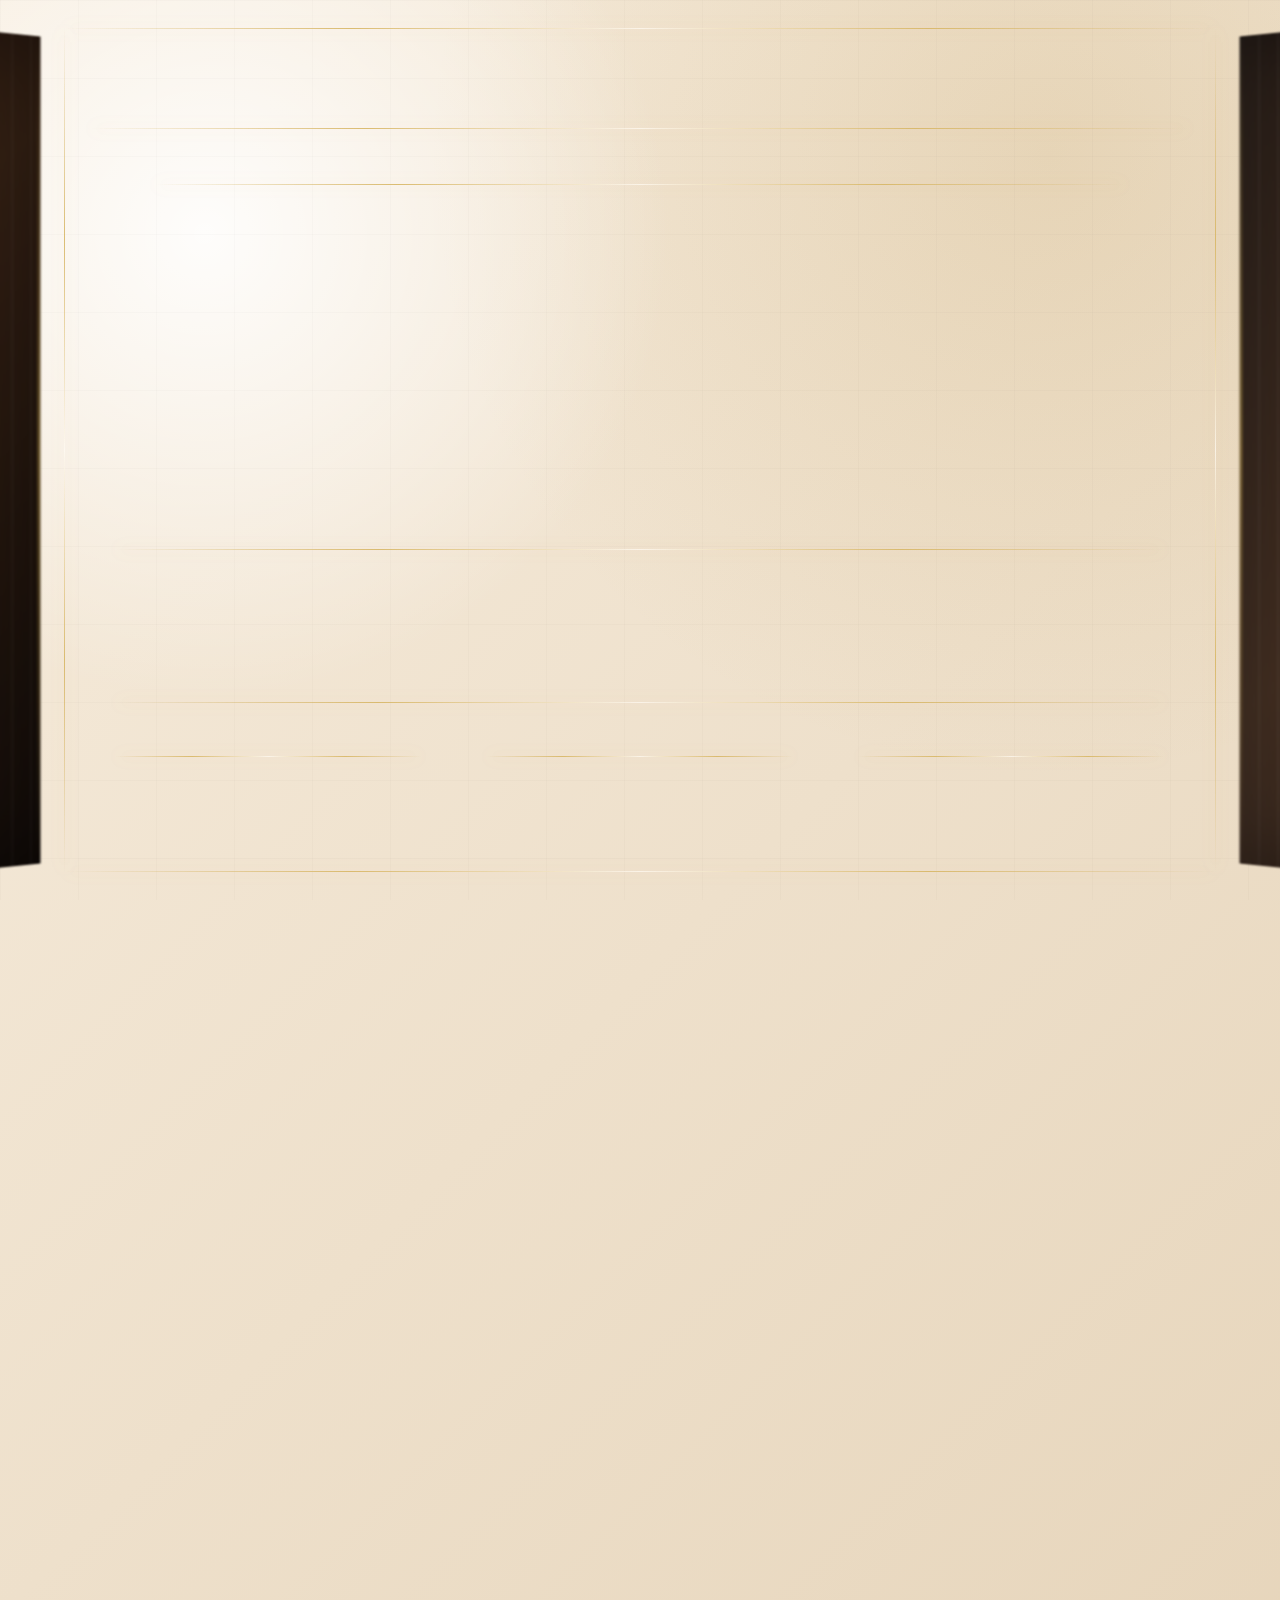
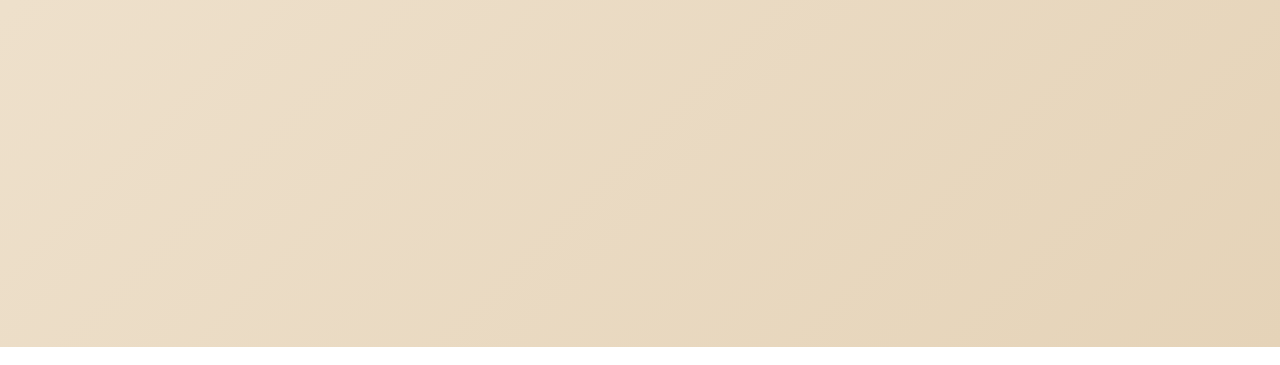
==== commit 65515f75: "Fix VIP nav and calendar popup flow" ====
--- a/index.html
+++ b/index.html
@@ -4,7 +4,7 @@
     <meta charset="UTF-8">
     <meta name="viewport" content="width=device-width, initial-scale=1.0">
     <title>MZ LUX</title>
-    <link rel="stylesheet" href="style.css?v=20260623-scoped-clean">
+    <link rel="stylesheet" href="style.css?v=20260623-final-nav-popup4">
 </head>
 <body class="home-page curtain-active">
 <div class="opening-flash" aria-hidden="true"></div>
@@ -158,6 +158,6 @@
         }, 5600);
     });
 </script>
-<script src="main.js?v=20260621-polish"></script>
+<script src="main.js?v=20260623-final-nav-popup4"></script>
 </body>
 </html>
--- a/style.css
+++ b/style.css
@@ -9459,6 +9459,30 @@
 .vip-page header,
 .vip-page nav {
     background: #121212 !important;
+    position: relative;
+    z-index: 1000;
+}
+
+.vip-page nav {
+    display: flex !important;
+    visibility: visible !important;
+    opacity: 1 !important;
+    align-items: center;
+    justify-content: center;
+    flex-wrap: wrap;
+    gap: 18px;
+    min-height: 56px;
+    padding: 14px 24px !important;
+}
+
+.vip-page nav a {
+    display: inline-flex !important;
+    visibility: visible !important;
+    opacity: 1 !important;
+    align-items: center;
+    justify-content: center;
+    min-height: 34px;
+    color: #fffaf0 !important;
 }
 
 .vip-shell {
@@ -9700,54 +9724,17 @@
 
 .camera-studio-page,
 .camera-studio-page .camera-page {
-    background:
-        radial-gradient(circle at 12% 8%, rgba(255, 255, 255, 0.88), transparent 26%),
-        linear-gradient(135deg, #f8efe1, #eadbc2) !important;
+    background: #121212 !important;
 }
 
 .studio-hero {
-    background:
-        linear-gradient(115deg, rgba(18, 18, 18, 0.94), rgba(83, 60, 32, 0.86)),
-        radial-gradient(circle at 88% 12%, rgba(191, 149, 63, 0.32), transparent 30%) !important;
+    background: #121212 !important;
+    background-image: none !important;
 }
 
 .studio-hero::after {
     content: none !important;
     display: none !important;
-}
-
-.camera-studio-page .camera-editorial-panel,
-.camera-studio-page .camera-chat-panel,
-.camera-studio-page .camera-outfit-card,
-.camera-studio-page .camera-empty {
-    background: rgba(20, 18, 15, 0.9) !important;
-    border-color: rgba(191, 149, 63, 0.28) !important;
-    color: #fffaf2 !important;
-    box-shadow: 0 24px 60px rgba(74, 47, 27, 0.16);
-}
-
-.camera-studio-page .camera-chat-header p,
-.camera-studio-page .studio-panel-heading p,
-.camera-studio-page .camera-ai-comments p,
-.camera-studio-page .camera-hats li {
-    color: rgba(255, 250, 242, 0.78) !important;
-}
-
-.camera-studio-page .camera-field {
-    background: rgba(255, 250, 242, 0.08) !important;
-    border-color: rgba(191, 149, 63, 0.24) !important;
-}
-
-.camera-studio-page .camera-chat-form input {
-    background: rgba(255, 250, 242, 0.92) !important;
-    color: #201912 !important;
-}
-
-.camera-studio-page .camera-chat-form button,
-.camera-studio-page .camera-actions button {
-    background: linear-gradient(135deg, #111111, #6f5422 52%, #d4af37) !important;
-    color: #fff8dc !important;
-    border: 1px solid rgba(252, 246, 186, 0.36) !important;
 }
 
 .camera-results-heading {
@@ -9774,7 +9761,7 @@
 }
 
 .camera-results-grid {
-    grid-template-columns: repeat(3, minmax(0, 1fr)) !important;
+    grid-template-columns: repeat(2, minmax(0, 1fr)) !important;
 }
 
 .camera-outfit-card {
@@ -9797,6 +9784,73 @@
     box-shadow: 0 0 24px rgba(191, 149, 63, 0.42);
 }
 
+.planner-mini-button {
+    position: fixed;
+    top: 108px;
+    right: 18px;
+    z-index: 9000;
+    display: grid;
+    gap: 2px;
+    min-width: 116px;
+    border: 1px solid rgba(221, 184, 101, 0.52);
+    border-radius: 999px;
+    padding: 10px 14px;
+    background:
+        linear-gradient(135deg, rgba(15, 13, 10, 0.94), rgba(66, 45, 22, 0.92));
+    color: #fffaf0;
+    box-shadow: 0 16px 38px rgba(0, 0, 0, 0.32), 0 0 24px rgba(221, 184, 101, 0.18);
+    cursor: pointer;
+    text-align: left;
+    transform: translate3d(14px, -8px, 0) scale(0.94);
+    opacity: 0;
+    transition: transform 220ms ease, opacity 220ms ease, box-shadow 220ms ease;
+}
+
+.planner-mini-button.is-visible {
+    opacity: 1;
+    transform: translate3d(0, 0, 0) scale(1);
+}
+
+.planner-mini-button span {
+    color: rgba(255, 250, 240, 0.72);
+    font-size: 0.64rem;
+    font-weight: 800;
+    letter-spacing: 0.18em;
+    text-transform: uppercase;
+}
+
+.planner-mini-button strong {
+    color: #d4af37;
+    font-size: 0.82rem;
+    letter-spacing: 0.08em;
+    text-transform: uppercase;
+}
+
+.planner-mini-button:hover,
+.planner-mini-button:focus-visible {
+    transform: translate3d(0, -2px, 0) scale(1.02);
+    outline: 3px solid rgba(221, 184, 101, 0.22);
+    outline-offset: 3px;
+    box-shadow: 0 18px 44px rgba(0, 0, 0, 0.38), 0 0 34px rgba(221, 184, 101, 0.28);
+}
+
+.style-preference-name {
+    display: grid;
+    gap: 8px;
+    color: #3b2a1a;
+    font-weight: 800;
+}
+
+.style-preference-name input {
+    width: 100%;
+    border: 1px solid rgba(185, 145, 69, 0.28);
+    border-radius: 16px;
+    padding: 12px 14px;
+    background: #fffaf0;
+    color: #2f2217;
+    font: inherit;
+}
+
 @keyframes eclipseAura {
     0%, 100% { box-shadow: 0 0 34px rgba(191, 149, 63, 0.12); }
     50% { box-shadow: 0 0 48px rgba(191, 149, 63, 0.24); }
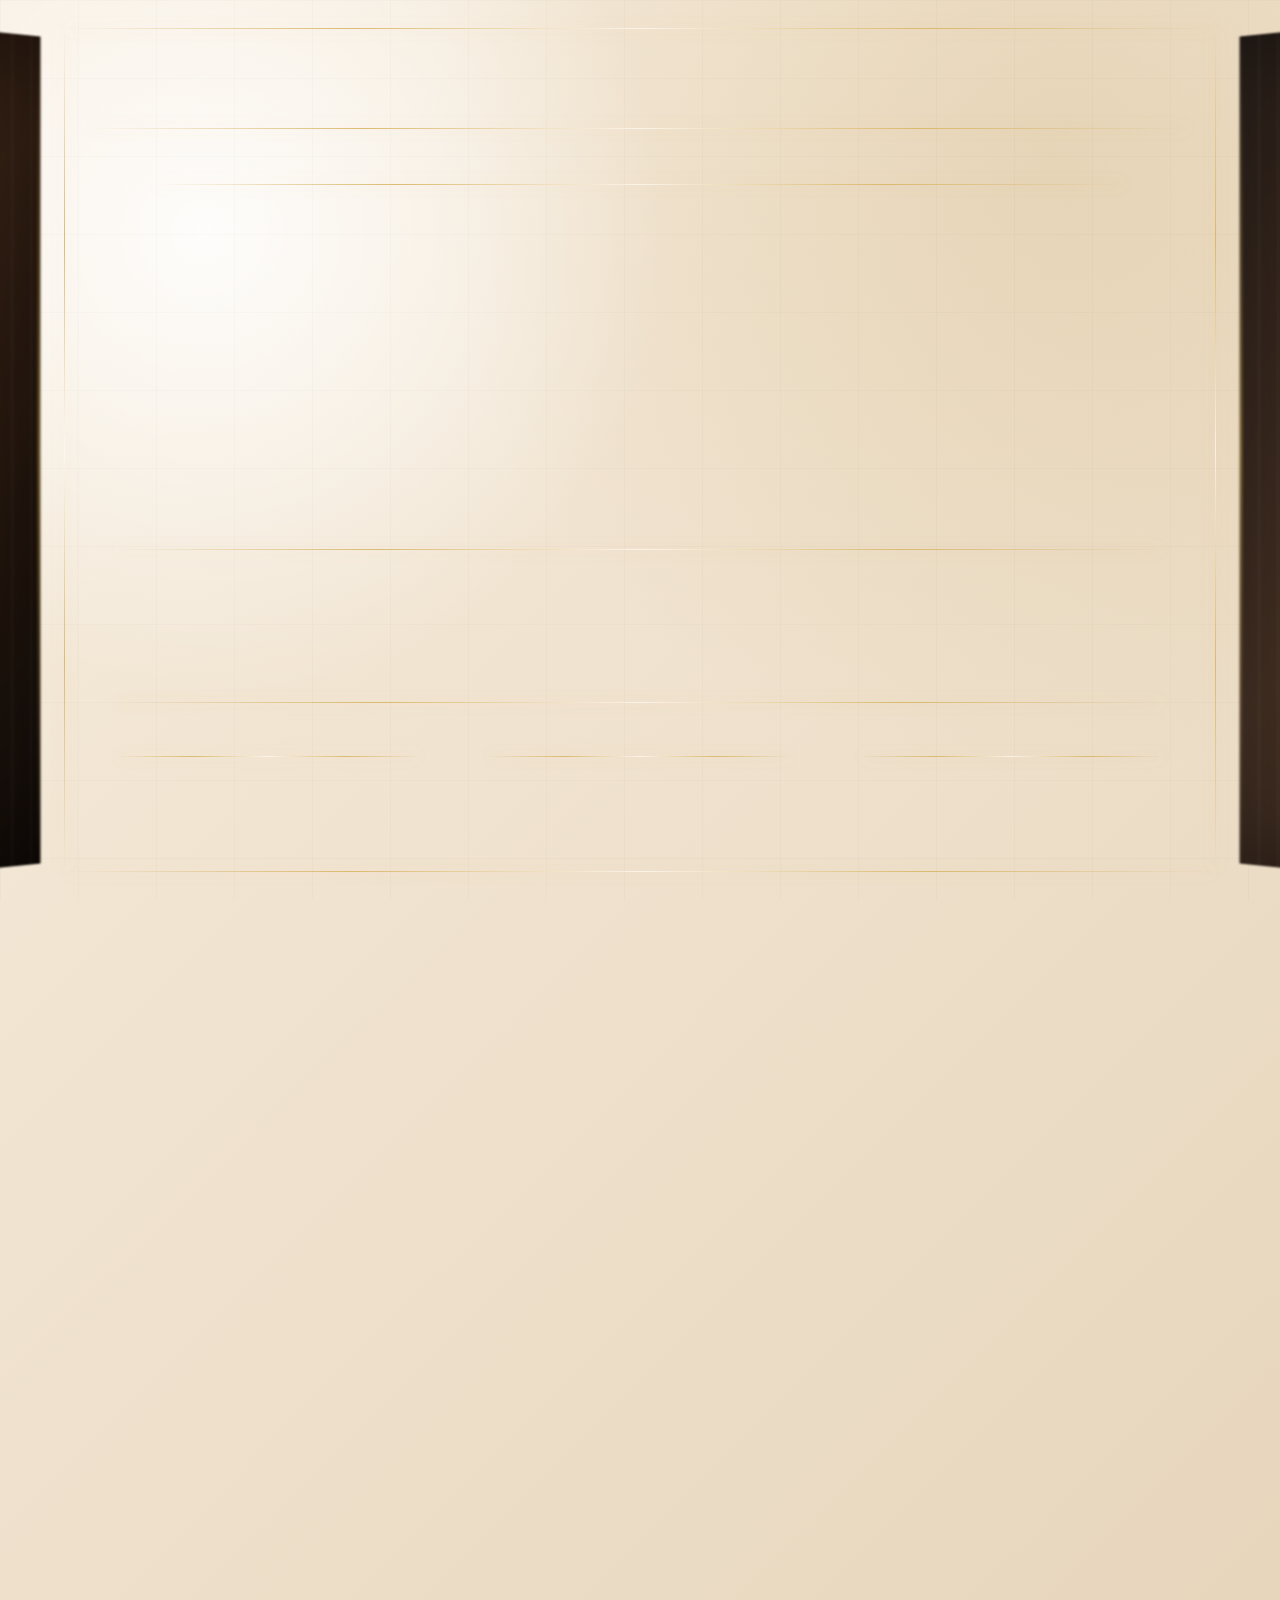
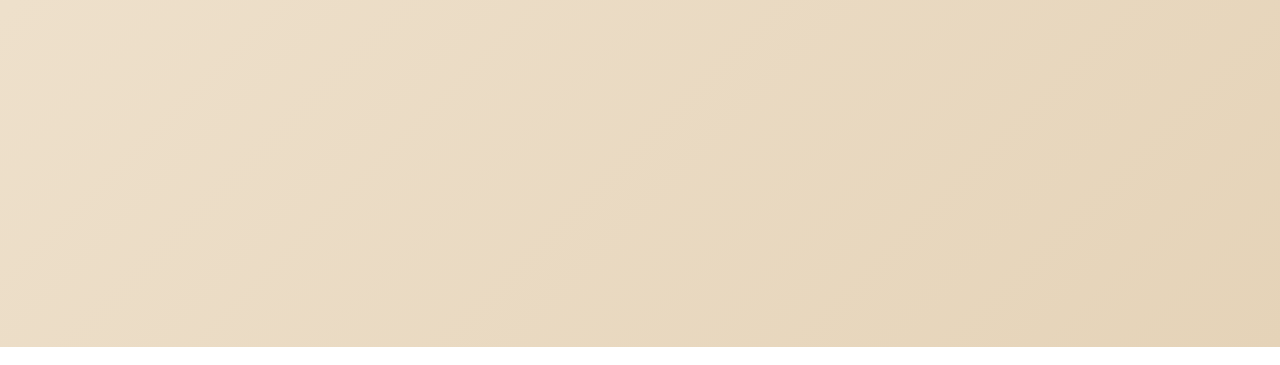
==== commit dfb37925: "Remove homepage customize popup" ====
--- a/index.html
+++ b/index.html
@@ -4,7 +4,7 @@
     <meta charset="UTF-8">
     <meta name="viewport" content="width=device-width, initial-scale=1.0">
     <title>MZ LUX</title>
-    <link rel="stylesheet" href="style.css?v=20260623-final-nav-popup4">
+    <link rel="stylesheet" href="style.css?v=20260623-no-popup">
 </head>
 <body class="home-page curtain-active">
 <div class="opening-flash" aria-hidden="true"></div>
@@ -158,6 +158,6 @@
         }, 5600);
     });
 </script>
-<script src="main.js?v=20260623-final-nav-popup4"></script>
+<script src="main.js?v=20260623-no-popup"></script>
 </body>
 </html>
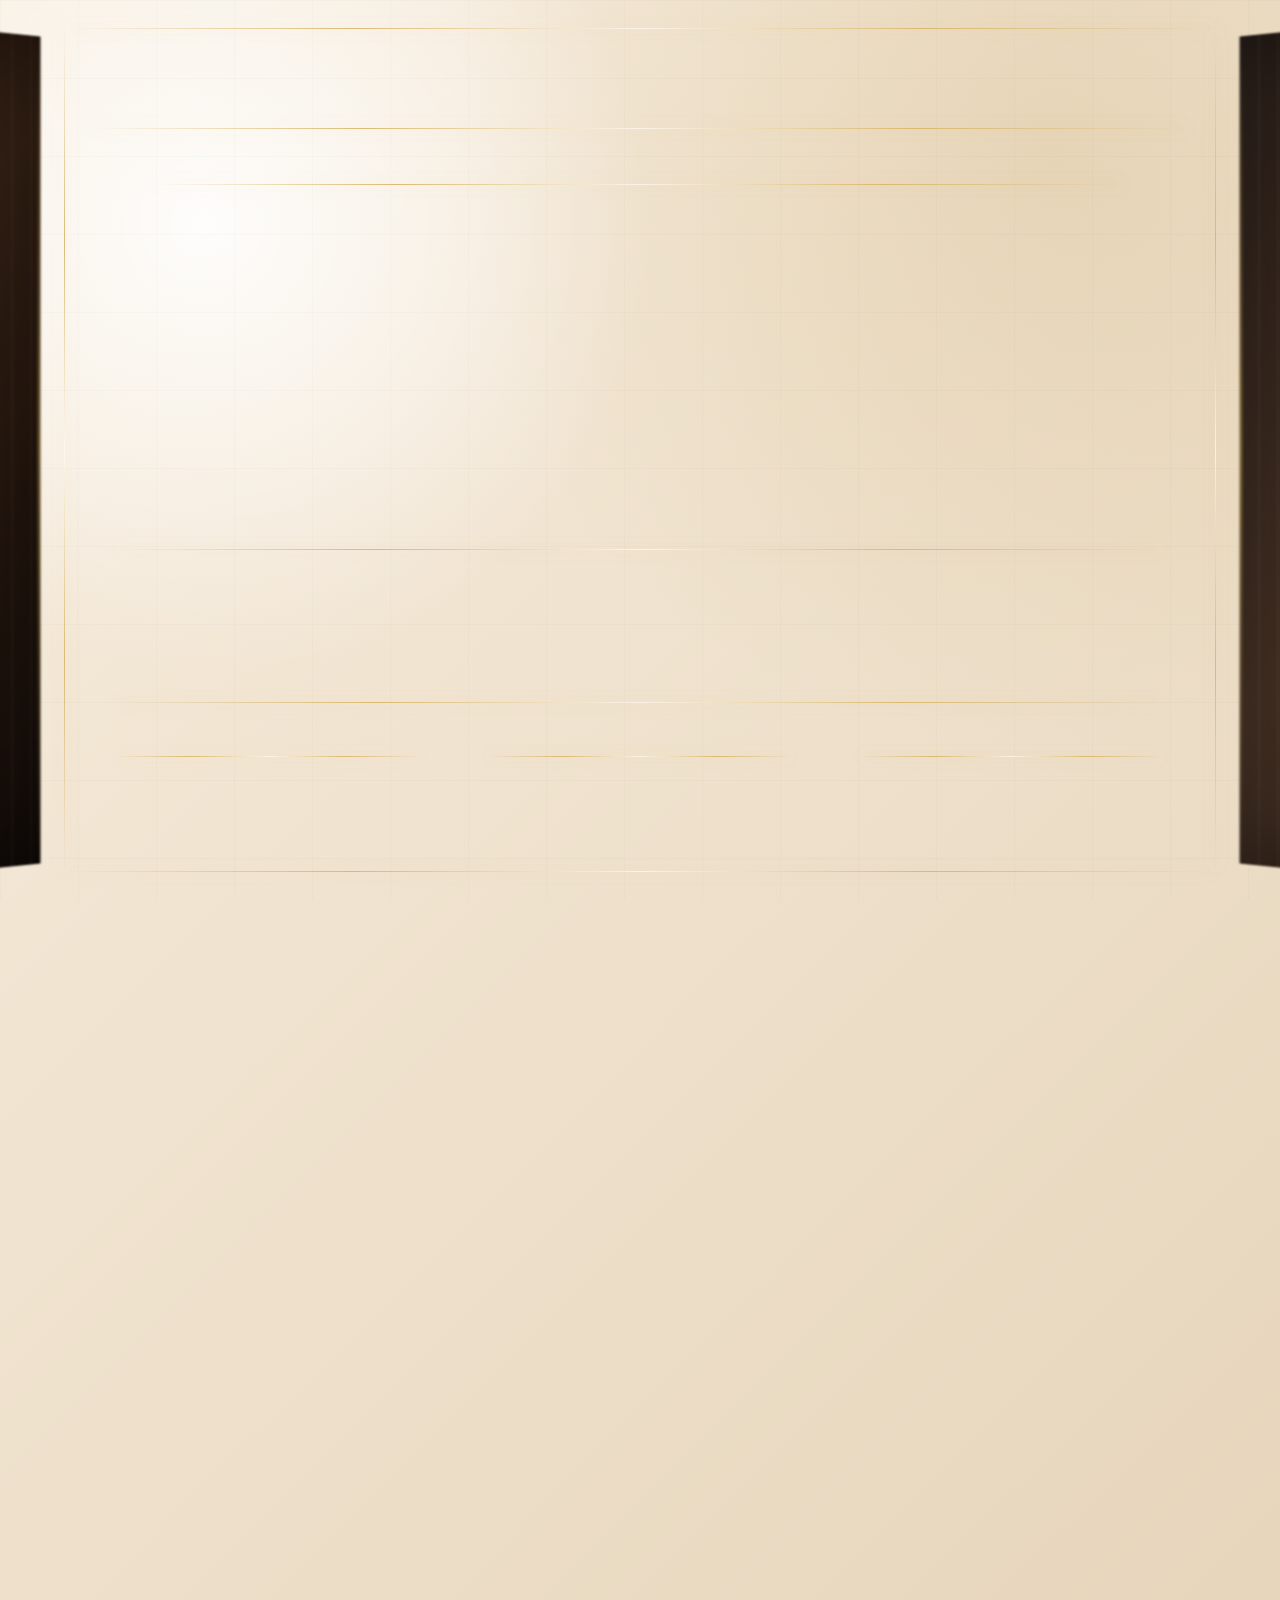
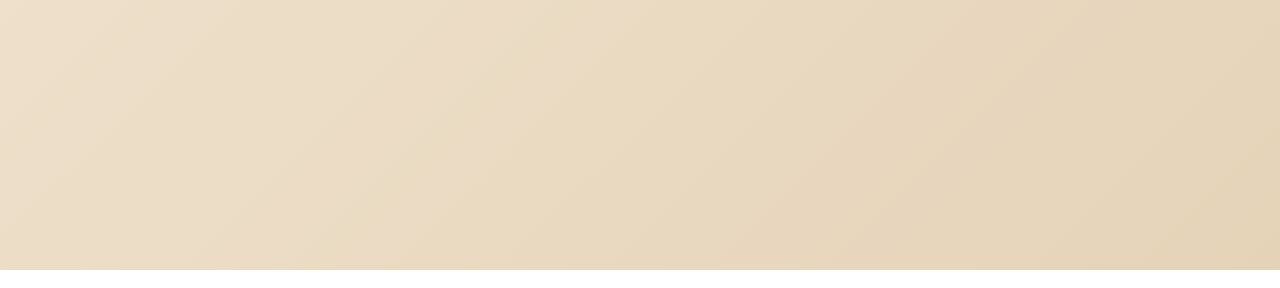
==== commit 42cec989: "nth" ====
--- a/index.html
+++ b/index.html
@@ -4,10 +4,12 @@
     <meta charset="UTF-8">
     <meta name="viewport" content="width=device-width, initial-scale=1.0">
     <title>MZ LUX</title>
-    <link rel="stylesheet" href="style.css?v=20260623-no-popup">
+    <link rel="stylesheet" href="style.css?v=20260612-suite">
 </head>
 <body class="home-page curtain-active">
+
 <div class="opening-flash" aria-hidden="true"></div>
+
 <div class="curtain-wrap" id="curtain" aria-hidden="true">
     <div class="curtain-panel curtain-left"></div>
     <div class="curtain-panel curtain-right"></div>
@@ -33,6 +35,7 @@
 </div>
 
 <div class="page-content" id="pageContent">
+    
     <header>
         <div class="logo">
             <div class="logo-shine"></div>
@@ -46,6 +49,7 @@
 
     <nav>
         <a href="index.html">Home</a>
+        <a href="themes.html">Themes</a>
         <a href="vip.html">VIP Club</a>
         <a href="categories.html">Categories</a>
         <a href="camera.html">Camera</a>
@@ -60,6 +64,7 @@
             <div class="spark-field" aria-hidden="true">
                 <span></span><span></span><span></span><span></span><span></span><span></span>
             </div>
+            
             <div class="hero-copy-block">
                 <p class="hero-kicker">Digital luxury wardrobe</p>
                 <h2>MZ LUX</h2>
@@ -72,6 +77,7 @@
                 <div class="luxury-orbit luxury-orbit-one"></div>
                 <div class="luxury-orbit luxury-orbit-two"></div>
                 <div class="runway-line"></div>
+                
                 <article class="runway-card runway-card-top">
                     <img src="images/models/beige blazer.webp" alt="Beige blazer">
                     <span>Tailored Layer</span>
@@ -92,11 +98,6 @@
         </main>
     </div>
 
-    <section class="home-about-note home-reveal" aria-label="About MZ LUX">
-        <span>About MZ LUX</span>
-        <p>A personal digital closet for building polished outfits fast: mix your wardrobe, save favorites, unlock VIP perks, and get styling help without the page feeling overwhelming.</p>
-    </section>
-
     <section class="featured editorial-strip home-reveal cinematic-featured-heading">
         <div>
             <p>Luxury styling tools</p>
@@ -116,6 +117,7 @@
                 <p class="featured-card-description">Featured for its crisp tailoring and timeless versatility. It anchors refined outfits from daywear to evening styling.</p>
             </div>
         </article>
+        
         <article class="featured-card cinematic-card cinematic-card-secondary" tabindex="0" data-card="02">
             <figure class="cinematic-card-media">
                 <img src="images/models/pleated skirt.webp" alt="Pleated skirt">
@@ -126,6 +128,7 @@
                 <p class="featured-card-description">Chosen for its soft movement and elevated silhouette. The pleating adds dimension while keeping the look polished.</p>
             </div>
         </article>
+        
         <article class="featured-card cinematic-card cinematic-card-tertiary" tabindex="0" data-card="03">
             <figure class="cinematic-card-media">
                 <img src="images/models/brown loafers.webp" alt="Brown loafers">
@@ -143,14 +146,23 @@
 
 <script>
     window.addEventListener("DOMContentLoaded", () => {
+        // Step 1 [0.95s]: Part the left and right background split-curtain panels
         setTimeout(() => document.getElementById("curtain")?.classList.add("open"), 950);
+        
+        // Step 2 [1.70s]: Flash and fade in the editorial lines/magazine frame skeleton
         setTimeout(() => document.body.classList.add("wireframe-active"), 1700);
+        
+        // Step 3 [3.05s]: Transitions the true layout to viewable opacity, switches off introductory state filters
         setTimeout(() => {
             document.getElementById("pageContent")?.classList.add("visible");
             document.body.classList.add("wireframe-complete");
             document.body.classList.remove("curtain-active");
         }, 3050);
+        
+        // Step 4 [4.20s]: Final trigger to fire downstream layout states (e.g., runway orbits, card hover permissions)
         setTimeout(() => document.body.classList.add("collection-live"), 4200);
+        
+        // Step 5 [5.60s]: Complete clean up. Unbinds heavy curtain and wireframe DOM trees to preserve application performance
         setTimeout(() => {
             document.getElementById("curtain")?.remove();
             document.getElementById("curtainLogo")?.remove();
@@ -158,6 +170,6 @@
         }, 5600);
     });
 </script>
-<script src="main.js?v=20260623-no-popup"></script>
+<script src="main.js?v=20260612-suite"></script>
 </body>
-</html>
+</html>
--- a/style.css
+++ b/style.css
@@ -5736,6 +5736,565 @@
     font-size: 0.66rem !important;
 }
 
+.category-story-intro {
+    position: fixed;
+    inset: 0;
+    z-index: 16000;
+    display: grid;
+    place-items: center;
+    padding: 22px;
+    pointer-events: none;
+    background:
+        radial-gradient(circle at 50% 42%, rgba(221, 184, 101, 0.22), transparent 32%),
+        linear-gradient(90deg, rgba(0, 0, 0, 0.92), rgba(12, 9, 6, 0.82), rgba(0, 0, 0, 0.92));
+    animation: categoryIntroExit 3.3s ease forwards;
+}
+
+.category-story-intro::before,
+.category-story-intro::after {
+    content: "";
+    position: absolute;
+    top: 0;
+    bottom: 0;
+    width: 50%;
+    background:
+        linear-gradient(90deg, rgba(255, 248, 234, 0.08), transparent 18%),
+        #050505;
+    box-shadow: inset 0 0 0 1px rgba(221, 184, 101, 0.14);
+    animation: categoryIntroDoor 1.1s cubic-bezier(0.85, 0, 0.15, 1) 1.15s forwards;
+}
+
+.category-story-intro::before {
+    left: 0;
+    transform-origin: left center;
+}
+
+.category-story-intro::after {
+    right: 0;
+    transform-origin: right center;
+    animation-name: categoryIntroDoorRight;
+}
+
+.category-story-panel {
+    position: relative;
+    z-index: 2;
+    width: min(820px, 100%);
+    text-align: center;
+    padding: clamp(36px, 7vw, 72px) clamp(18px, 5vw, 52px);
+    border: 1px solid rgba(221, 184, 101, 0.4);
+    background:
+        linear-gradient(135deg, rgba(255, 248, 234, 0.08), transparent 36%),
+        rgba(7, 6, 5, 0.72);
+    box-shadow: 0 28px 90px rgba(0, 0, 0, 0.5), 0 0 44px rgba(221, 184, 101, 0.14);
+    backdrop-filter: blur(16px);
+    opacity: 0;
+    transform: translateY(24px) scale(0.96);
+    animation: categoryStoryPanel 2.7s cubic-bezier(0.2, 0.8, 0.2, 1) forwards;
+    overflow: hidden;
+}
+
+.category-story-panel::before {
+    content: "";
+    position: absolute;
+    inset: 0;
+    background: linear-gradient(105deg, transparent 0%, rgba(252, 246, 186, 0.22) 46%, transparent 58%);
+    transform: translateX(-120%);
+    animation: categoryStorySweep 1.25s ease 0.7s forwards;
+}
+
+.category-story-panel span,
+.category-story-panel h2,
+.category-story-panel p {
+    position: relative;
+    z-index: 1;
+}
+
+.category-story-panel span {
+    display: block;
+    color: #ddb865;
+    font-size: 0.78rem;
+    font-weight: 900;
+    letter-spacing: 0.28em;
+    text-transform: uppercase;
+}
+
+.category-story-panel h2 {
+    margin: 12px auto 10px;
+    color: #fff8dc;
+    font-size: clamp(2.4rem, 8vw, 6rem);
+    line-height: 0.92;
+    letter-spacing: 0.08em;
+    text-transform: uppercase;
+    text-shadow: 0 0 34px rgba(221, 184, 101, 0.22);
+}
+
+.category-story-panel p {
+    margin: 0;
+    color: rgba(255, 248, 234, 0.76);
+    font-size: clamp(0.86rem, 1.4vw, 1.05rem);
+    letter-spacing: 0.12em;
+    text-transform: uppercase;
+}
+
+@keyframes categoryStoryPanel {
+    0% { opacity: 0; transform: translateY(30px) scale(0.9); filter: blur(8px); }
+    18%, 72% { opacity: 1; transform: translateY(0) scale(1); filter: blur(0); }
+    100% { opacity: 0; transform: translateY(-18px) scale(0.98); filter: blur(4px); }
+}
+
+@keyframes categoryStorySweep {
+    0% { transform: translateX(-120%); }
+    100% { transform: translateX(120%); }
+}
+
+@keyframes categoryIntroDoor {
+    0% { transform: translateX(0); }
+    100% { transform: translateX(-104%); }
+}
+
+@keyframes categoryIntroDoorRight {
+    0% { transform: translateX(0); }
+    100% { transform: translateX(104%); }
+}
+
+@keyframes categoryIntroExit {
+    0%, 82% { opacity: 1; visibility: visible; }
+    100% { opacity: 0; visibility: hidden; }
+}
+
+.outfit-runway-reveal {
+    position: fixed;
+    inset: 0;
+    z-index: 15000;
+    display: grid;
+    place-items: center;
+    padding: 18px;
+    background:
+        radial-gradient(circle at 50% 34%, rgba(221, 184, 101, 0.18), transparent 38%),
+        linear-gradient(90deg, rgba(0, 0, 0, 0.82), transparent 26%, transparent 74%, rgba(0, 0, 0, 0.82)),
+        rgba(3, 3, 3, 0.86);
+    opacity: 0;
+    pointer-events: none;
+    transition: opacity 340ms ease;
+    backdrop-filter: blur(14px);
+}
+
+.styleme-runway-static {
+    position: fixed;
+    inset: 0;
+    z-index: 14999;
+    display: grid;
+    place-items: center;
+    padding: 18px;
+    background:
+        radial-gradient(circle at 50% 34%, rgba(252, 246, 186, 0.22), transparent 38%),
+        linear-gradient(90deg, rgba(0, 0, 0, 0.9), transparent 24%, transparent 76%, rgba(0, 0, 0, 0.9)),
+        rgba(3, 3, 3, 0.88);
+    opacity: 0;
+    visibility: hidden;
+    pointer-events: none;
+    backdrop-filter: blur(14px);
+}
+
+body.runway-static-live .styleme-runway-static {
+    visibility: visible;
+    animation: runwayStaticShow 4.2s ease both;
+}
+
+.styleme-runway-static .runway-reveal-stage {
+    transform: translateY(20px) scale(0.94);
+}
+
+body.runway-static-live .styleme-runway-static .runway-reveal-stage {
+    animation: runwayStageBlast 4.2s cubic-bezier(0.2, 0.8, 0.2, 1) both;
+}
+
+body.runway-static-live .styleme-runway-static .runway-door-left {
+    animation: runwayDoorLeft 0.7s cubic-bezier(0.85, 0, 0.15, 1) forwards;
+}
+
+body.runway-static-live .styleme-runway-static .runway-door-right {
+    animation: runwayDoorRight 0.7s cubic-bezier(0.85, 0, 0.15, 1) forwards;
+}
+
+body.runway-static-live .styleme-runway-static .runway-reveal-line {
+    animation: runwayLineBlast 1.1s cubic-bezier(0.2, 0.8, 0.2, 1) 0.22s both;
+}
+
+body.runway-static-live .styleme-runway-static .runway-reveal-piece {
+    animation:
+        runwayCardBlast 0.9s cubic-bezier(0.2, 0.8, 0.2, 1) calc(0.48s + var(--runway-i) * 0.09s) both,
+        runwayPieceFloat 1.2s ease-in-out calc(1.25s + var(--runway-i) * 0.08s) infinite alternate;
+}
+
+body.runway-static-live .styleme-runway-static .runway-reveal-stamp {
+    animation: runwayStampHit 1.1s cubic-bezier(0.2, 0.8, 0.2, 1) 0.95s both;
+}
+
+body.runway-static-live .styleme-runway-static .runway-reveal-sparks i {
+    animation: runwaySparkBurst 1.35s ease-out calc(0.25s + var(--spark-i) * 0.045s) forwards;
+}
+
+body.runway-static-live .styleme-runway-static .runway-reveal-beams span {
+    animation: runwayBeamSweep 1.3s ease-in-out 0.18s infinite alternate;
+}
+
+.outfit-runway-reveal.is-live {
+    opacity: 1;
+    pointer-events: auto;
+}
+
+.outfit-runway-reveal.is-leaving {
+    opacity: 0;
+}
+
+.runway-reveal-stage {
+    position: relative;
+    width: min(1040px, 100%);
+    min-height: min(640px, calc(100vh - 36px));
+    overflow: hidden;
+    border: 1px solid rgba(221, 184, 101, 0.38);
+    border-radius: 28px;
+    background:
+        linear-gradient(120deg, rgba(255, 248, 234, 0.08), transparent 34%),
+        linear-gradient(180deg, rgba(16, 14, 12, 0.96), rgba(5, 5, 5, 0.98));
+    box-shadow: 0 34px 110px rgba(0, 0, 0, 0.58), inset 0 1px 0 rgba(255, 248, 234, 0.12);
+    transform: translateY(18px) scale(0.98);
+    transition: transform 420ms cubic-bezier(0.2, 0.8, 0.2, 1);
+    isolation: isolate;
+}
+
+.outfit-runway-reveal.is-live .runway-reveal-stage {
+    transform: translateY(0) scale(1);
+}
+
+.runway-reveal-close {
+    position: absolute;
+    top: 14px;
+    right: 14px;
+    z-index: 5;
+    width: 34px;
+    height: 34px;
+    border: 1px solid rgba(221, 184, 101, 0.48);
+    border-radius: 50%;
+    background: rgba(255, 248, 234, 0.08);
+    color: #fff1be;
+    cursor: pointer;
+}
+
+.runway-reveal-light {
+    position: absolute;
+    inset: -28% 18% auto;
+    height: 62%;
+    background: radial-gradient(ellipse at center, rgba(255, 248, 214, 0.26), transparent 68%);
+    transform: translateY(-18%);
+    pointer-events: none;
+    animation: runwayLightPulse 1.8s ease-in-out infinite alternate;
+}
+
+.runway-reveal-door {
+    position: absolute;
+    inset: 0;
+    z-index: 4;
+    width: 50.5%;
+    background:
+        linear-gradient(90deg, rgba(255, 248, 234, 0.08), transparent 18%),
+        linear-gradient(180deg, #050505, #14100b 48%, #050505);
+    box-shadow: inset 0 0 0 1px rgba(221, 184, 101, 0.18);
+    transform: translateX(0);
+    pointer-events: none;
+}
+
+.runway-door-left {
+    left: 0;
+    right: auto;
+}
+
+.runway-door-right {
+    left: auto;
+    right: 0;
+    background:
+        linear-gradient(270deg, rgba(255, 248, 234, 0.08), transparent 18%),
+        linear-gradient(180deg, #050505, #14100b 48%, #050505);
+}
+
+.outfit-runway-reveal.is-live .runway-door-left {
+    animation: runwayDoorLeft 1.05s cubic-bezier(0.85, 0, 0.15, 1) forwards;
+}
+
+.outfit-runway-reveal.is-live .runway-door-right {
+    animation: runwayDoorRight 1.05s cubic-bezier(0.85, 0, 0.15, 1) forwards;
+}
+
+.runway-reveal-beams {
+    position: absolute;
+    inset: 0;
+    z-index: 1;
+    pointer-events: none;
+    overflow: hidden;
+}
+
+.runway-reveal-beams span {
+    position: absolute;
+    top: -28%;
+    left: calc(20% + var(--beam-x, 0%));
+    width: 20%;
+    height: 150%;
+    opacity: 0;
+    background: linear-gradient(180deg, rgba(255, 248, 214, 0.34), transparent 72%);
+    filter: blur(10px);
+    transform: rotate(var(--beam-rotate, 18deg)) translateY(-12%);
+    transform-origin: top center;
+}
+
+.runway-reveal-beams span:nth-child(1) { --beam-x: -4%; --beam-rotate: 20deg; }
+.runway-reveal-beams span:nth-child(2) { --beam-x: 28%; --beam-rotate: 0deg; }
+.runway-reveal-beams span:nth-child(3) { --beam-x: 56%; --beam-rotate: -20deg; }
+
+.outfit-runway-reveal.is-live .runway-reveal-beams span {
+    animation: runwayBeamSweep 2.8s ease-in-out 0.4s infinite alternate;
+}
+
+.runway-reveal-sparks {
+    position: absolute;
+    inset: 0;
+    z-index: 3;
+    pointer-events: none;
+    overflow: hidden;
+}
+
+.runway-reveal-sparks i {
+    position: absolute;
+    left: calc(4% + var(--spark-i) * 5.1%);
+    top: calc(16% + var(--spark-i) * 2.7%);
+    width: 5px;
+    height: 5px;
+    border-radius: 50%;
+    background: #fcf6ba;
+    opacity: 0;
+    box-shadow: 0 0 16px rgba(252, 246, 186, 0.9);
+    transform: translate3d(0, 20px, 0) scale(0.4);
+}
+
+.outfit-runway-reveal.is-live .runway-reveal-sparks i {
+    animation: runwaySparkBurst 1.6s ease-out calc(0.55s + var(--spark-i) * 0.055s) forwards;
+}
+
+.runway-reveal-copy {
+    position: relative;
+    z-index: 2;
+    max-width: 760px;
+    padding: clamp(28px, 5vw, 54px) clamp(22px, 5vw, 58px) 12px;
+}
+
+.runway-reveal-copy span {
+    color: #ddb865;
+    font-size: 0.72rem;
+    font-weight: 900;
+    letter-spacing: 0.26em;
+    text-transform: uppercase;
+}
+
+.runway-reveal-copy h2 {
+    margin: 8px 0 10px;
+    color: #fff8dc;
+    font-size: clamp(2.4rem, 8vw, 6.4rem);
+    line-height: 0.9;
+    letter-spacing: 0.08em;
+    text-transform: uppercase;
+}
+
+.runway-reveal-copy p {
+    color: rgba(255, 248, 234, 0.76);
+    font-size: clamp(0.76rem, 1.4vw, 0.95rem);
+    letter-spacing: 0.08em;
+    line-height: 1.6;
+    text-transform: uppercase;
+}
+
+.runway-reveal-line {
+    position: absolute;
+    left: 50%;
+    bottom: 44px;
+    width: min(72%, 680px);
+    height: 1px;
+    background: linear-gradient(90deg, transparent, rgba(221, 184, 101, 0.8), transparent);
+    transform: translateX(-50%) scaleX(0);
+    transform-origin: center;
+    transition: transform 900ms cubic-bezier(0.2, 0.8, 0.2, 1) 220ms;
+}
+
+.outfit-runway-reveal.is-live .runway-reveal-line {
+    transform: translateX(-50%) scaleX(1);
+}
+
+.runway-reveal-pieces {
+    position: relative;
+    z-index: 2;
+    display: grid;
+    grid-template-columns: repeat(4, minmax(0, 1fr));
+    gap: clamp(10px, 2vw, 18px);
+    padding: 12px clamp(18px, 5vw, 58px) 78px;
+}
+
+.runway-reveal-piece {
+    min-width: 0;
+    border: 1px solid rgba(221, 184, 101, 0.24);
+    border-radius: 18px;
+    padding: 10px;
+    background: rgba(255, 248, 234, 0.08);
+    box-shadow: 0 18px 42px rgba(0, 0, 0, 0.26);
+    opacity: 0;
+    transform: translate3d(0, 44px, 0) scale(0.94);
+    transition:
+        opacity 520ms ease calc(360ms + var(--runway-i) * 130ms),
+        transform 620ms cubic-bezier(0.2, 0.8, 0.2, 1) calc(360ms + var(--runway-i) * 130ms);
+}
+
+.outfit-runway-reveal.is-live .runway-reveal-piece {
+    opacity: 1;
+    transform: translate3d(0, 0, 0) scale(1);
+    animation: runwayPieceFloat 1.8s ease-in-out calc(1.25s + var(--runway-i) * 0.08s) infinite alternate;
+}
+
+.runway-reveal-piece img {
+    width: 100%;
+    aspect-ratio: 4 / 5;
+    object-fit: contain;
+    border-radius: 12px;
+    background: linear-gradient(135deg, #fff8ea, #eadbc2);
+}
+
+.runway-reveal-piece span,
+.runway-reveal-piece strong {
+    display: block;
+    overflow: hidden;
+    text-overflow: ellipsis;
+    white-space: nowrap;
+}
+
+.runway-reveal-piece span {
+    margin-top: 9px;
+    color: #ddb865;
+    font-size: 0.62rem;
+    font-weight: 900;
+    letter-spacing: 0.18em;
+    text-transform: uppercase;
+}
+
+.runway-reveal-piece strong {
+    margin-top: 4px;
+    color: #fff8dc;
+    font-size: 0.82rem;
+    letter-spacing: 0.06em;
+    text-transform: uppercase;
+}
+
+.runway-reveal-stamp {
+    position: absolute;
+    right: clamp(22px, 5vw, 60px);
+    bottom: 24px;
+    z-index: 3;
+    border: 1px solid rgba(221, 184, 101, 0.7);
+    border-radius: 999px;
+    padding: 12px 18px;
+    color: #111111;
+    background: linear-gradient(90deg, #bf953f, #fcf6ba, #b38728);
+    font-size: clamp(0.72rem, 1.2vw, 0.92rem);
+    font-weight: 1000;
+    letter-spacing: 0.18em;
+    text-transform: uppercase;
+    opacity: 0;
+    transform: rotate(-8deg) scale(0.74);
+    transition: opacity 380ms ease 1180ms, transform 480ms cubic-bezier(0.2, 0.8, 0.2, 1) 1180ms;
+}
+
+.outfit-runway-reveal.is-live .runway-reveal-stamp {
+    opacity: 1;
+    transform: rotate(-8deg) scale(1);
+    animation: runwayStampHit 1.3s cubic-bezier(0.2, 0.8, 0.2, 1) 1.18s both;
+}
+
+@keyframes runwayDoorLeft {
+    0% { transform: translateX(0); }
+    100% { transform: translateX(-105%); }
+}
+
+@keyframes runwayDoorRight {
+    0% { transform: translateX(0); }
+    100% { transform: translateX(105%); }
+}
+
+@keyframes runwayLightPulse {
+    0% { opacity: 0.42; transform: translateY(-18%) scale(0.94); }
+    100% { opacity: 0.82; transform: translateY(-14%) scale(1.08); }
+}
+
+@keyframes runwayBeamSweep {
+    0% { opacity: 0.08; transform: rotate(var(--beam-rotate)) translate3d(-18px, -12%, 0); }
+    50% { opacity: 0.34; }
+    100% { opacity: 0.16; transform: rotate(calc(var(--beam-rotate) * -0.85)) translate3d(22px, -8%, 0); }
+}
+
+@keyframes runwaySparkBurst {
+    0% { opacity: 0; transform: translate3d(0, 22px, 0) scale(0.35); }
+    28% { opacity: 1; }
+    100% { opacity: 0; transform: translate3d(calc((var(--spark-i) - 9) * 8px), -150px, 0) scale(1.15); }
+}
+
+@keyframes runwayPieceFloat {
+    0% { translate: 0 0; }
+    100% { translate: 0 -8px; }
+}
+
+@keyframes runwayStampHit {
+    0% { opacity: 0; transform: rotate(-18deg) scale(2.6); filter: blur(6px); }
+    42% { opacity: 1; transform: rotate(-8deg) scale(0.88); filter: blur(0); }
+    66% { transform: rotate(-8deg) scale(1.08); }
+    100% { opacity: 1; transform: rotate(-8deg) scale(1); }
+}
+
+@keyframes runwayStaticShow {
+    0% { opacity: 0; }
+    8%, 82% { opacity: 1; }
+    100% { opacity: 0; visibility: hidden; }
+}
+
+@keyframes runwayStageBlast {
+    0% { transform: translateY(28px) scale(0.86); filter: blur(8px); }
+    18% { transform: translateY(0) scale(1.02); filter: blur(0); }
+    80% { transform: translateY(0) scale(1); filter: blur(0); }
+    100% { transform: translateY(-12px) scale(0.98); filter: blur(5px); }
+}
+
+@keyframes runwayLineBlast {
+    0% { transform: translateX(-50%) scaleX(0); opacity: 0; }
+    38% { opacity: 1; }
+    100% { transform: translateX(-50%) scaleX(1); opacity: 1; }
+}
+
+@keyframes runwayCardBlast {
+    0% { opacity: 0; transform: translate3d(0, 90px, 0) rotateX(28deg) scale(0.72); filter: blur(8px); }
+    58% { opacity: 1; filter: blur(0); }
+    100% { opacity: 1; transform: translate3d(0, 0, 0) rotateX(0deg) scale(1); filter: blur(0); }
+}
+
+@media (max-width: 720px) {
+    .runway-reveal-stage {
+        min-height: calc(100vh - 28px);
+        border-radius: 22px;
+    }
+
+    .runway-reveal-pieces {
+        grid-template-columns: repeat(2, minmax(0, 1fr));
+        padding-bottom: 88px;
+    }
+
+    .runway-reveal-copy h2 {
+        font-size: clamp(2.2rem, 15vw, 4rem);
+    }
+}
+
 /* MZ LUX Stylist Suite */
 .stylist-suite {
     display: none;
@@ -9141,10 +9700,16 @@
     height: 30px !important;
     border-radius: 50% !important;
     font-size: 0.78rem !important;
+    background: rgba(255, 250, 240, 0.96) !important;
+    color: #2f2217 !important;
+    border-color: rgba(221, 184, 101, 0.62) !important;
+    box-shadow: 0 8px 18px rgba(0, 0, 0, 0.18) !important;
     transition: transform 0.22s ease, border-color 0.22s ease, background 0.22s ease !important;
 }
 
 .event-planner-icon-btn:hover {
+    background: #d4af37 !important;
+    color: #111111 !important;
     transform: translateY(-2px) scale(1.04) !important;
 }
 
@@ -9724,17 +10289,75 @@
 
 .camera-studio-page,
 .camera-studio-page .camera-page {
-    background: #121212 !important;
+    background:
+        radial-gradient(circle at 12% 8%, rgba(255, 255, 255, 0.9), transparent 26%),
+        radial-gradient(circle at 82% 18%, rgba(212, 175, 55, 0.18), transparent 28%),
+        linear-gradient(135deg, #f8efe1 0%, #eadbc2 58%, #fff8ea 100%) !important;
 }
 
 .studio-hero {
-    background: #121212 !important;
-    background-image: none !important;
+    background:
+        linear-gradient(115deg, rgba(255, 250, 242, 0.94), rgba(236, 218, 188, 0.9)),
+        radial-gradient(circle at 88% 12%, rgba(191, 149, 63, 0.26), transparent 30%) !important;
+    color: #3b2818 !important;
 }
 
 .studio-hero::after {
     content: none !important;
     display: none !important;
+}
+
+.camera-studio-page .camera-hero h2,
+.camera-studio-page .studio-panel-heading h3,
+.camera-studio-page .camera-chat-header h3,
+.camera-studio-page .camera-outfit-copy h4 {
+    color: #3b2818 !important;
+}
+
+.camera-studio-page .camera-hero p,
+.camera-studio-page .studio-panel-heading p,
+.camera-studio-page .camera-chat-header p,
+.camera-studio-page .camera-ai-comments p,
+.camera-studio-page .camera-hats li {
+    color: #6b5747 !important;
+}
+
+.camera-studio-page .camera-editorial-panel,
+.camera-studio-page .camera-chat-panel,
+.camera-studio-page .camera-outfit-card,
+.camera-studio-page .camera-empty {
+    background: rgba(255, 250, 242, 0.92) !important;
+    border-color: rgba(176, 141, 87, 0.28) !important;
+    color: #3b2818 !important;
+    box-shadow: 0 18px 46px rgba(95, 66, 32, 0.12);
+}
+
+.camera-studio-page .camera-field {
+    background: rgba(255, 253, 248, 0.74) !important;
+    border-color: rgba(176, 141, 87, 0.34) !important;
+}
+
+.camera-studio-page .camera-field-header,
+.camera-studio-page .camera-mood,
+.camera-studio-page .camera-hats span {
+    color: #8a623a !important;
+}
+
+.camera-studio-page .camera-chat-form input {
+    background: #fffdf8 !important;
+    color: #2f2217 !important;
+}
+
+.camera-studio-page .camera-chat-form button,
+.camera-studio-page .camera-actions button {
+    background: linear-gradient(135deg, #3d2d21, #8a623a 52%, #d4af37) !important;
+    color: #fffaf0 !important;
+    border: 1px solid rgba(176, 141, 87, 0.46) !important;
+}
+
+.camera-studio-page .camera-actions button:disabled {
+    cursor: wait;
+    opacity: 0.72;
 }
 
 .camera-results-heading {
@@ -9747,14 +10370,14 @@
 
 .camera-results-heading h3 {
     margin: 0;
-    color: #fffaf2;
+    color: #3b2818;
     letter-spacing: 0.18em;
     text-transform: uppercase;
 }
 
 .camera-results-heading p {
     margin: 0;
-    color: #d4af37;
+    color: #8a623a;
     font-weight: 800;
     letter-spacing: 0.08em;
     text-transform: uppercase;
@@ -9766,6 +10389,10 @@
 
 .camera-outfit-card {
     position: relative;
+}
+
+.camera-outfit-media.has-two-tops {
+    grid-template-columns: repeat(3, minmax(0, 1fr));
 }
 
 .camera-best-badge {
@@ -9786,15 +10413,15 @@
 
 .planner-mini-button {
     position: fixed;
-    top: 108px;
-    right: 18px;
+    top: 92px;
+    right: 14px;
     z-index: 9000;
     display: grid;
     gap: 2px;
-    min-width: 116px;
+    min-width: 138px;
     border: 1px solid rgba(221, 184, 101, 0.52);
     border-radius: 999px;
-    padding: 10px 14px;
+    padding: 12px 16px;
     background:
         linear-gradient(135deg, rgba(15, 13, 10, 0.94), rgba(66, 45, 22, 0.92));
     color: #fffaf0;
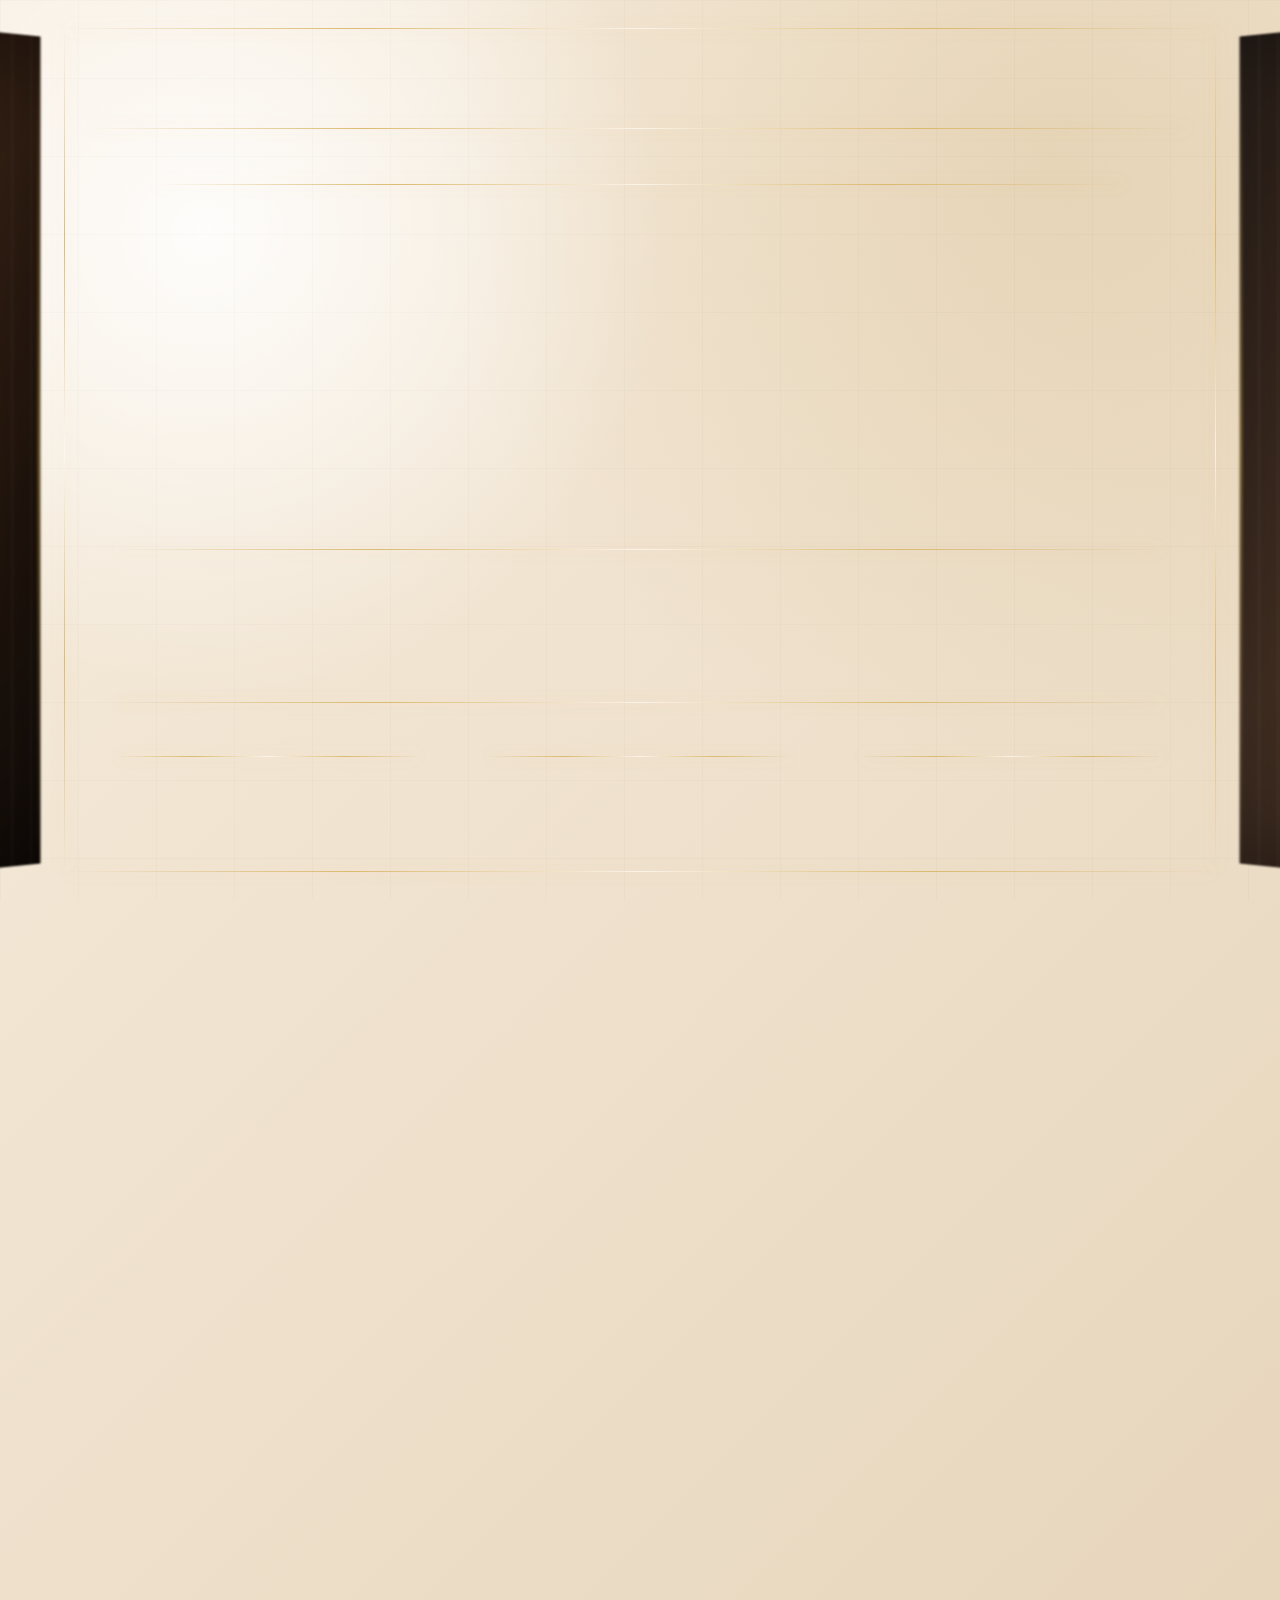
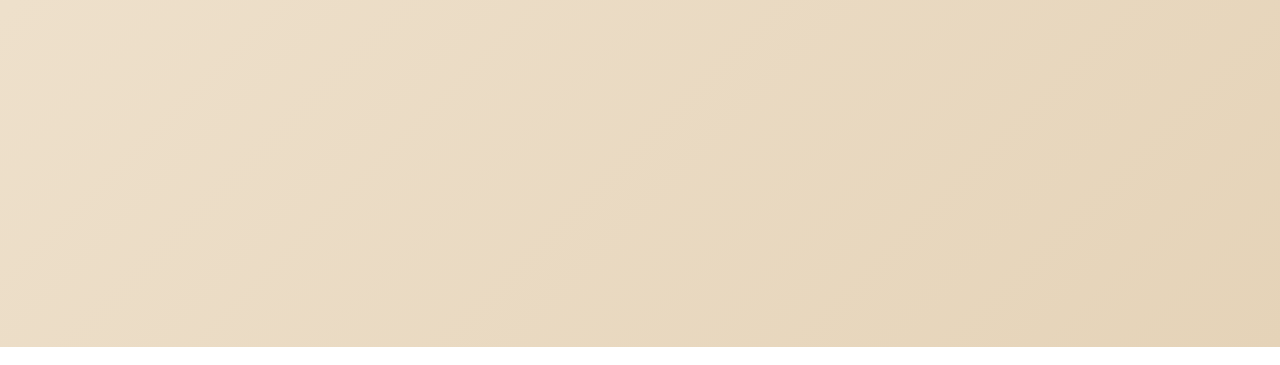
==== commit ad6b9cc1: "Merge branch 'main' of https://github.com/madeehazafar-cyber/mz-lux" ====
--- a/index.html
+++ b/index.html
@@ -4,7 +4,7 @@
     <meta charset="UTF-8">
     <meta name="viewport" content="width=device-width, initial-scale=1.0">
     <title>MZ LUX</title>
-    <link rel="stylesheet" href="style.css?v=20260612-suite">
+    <link rel="stylesheet" href="style.css?v=20260623-camera-beige-nav2">
 </head>
 <body class="home-page curtain-active">
 
@@ -49,9 +49,8 @@
 
     <nav>
         <a href="index.html">Home</a>
-        <a href="themes.html">Themes</a>
+        <a href="categories.html">Categories</a>
         <a href="vip.html">VIP Club</a>
-        <a href="categories.html">Categories</a>
         <a href="camera.html">Camera</a>
         <a href="preview.html">Preview</a>
         <a href="favourites.html">Favourites</a>
@@ -97,6 +96,11 @@
             </section>
         </main>
     </div>
+
+    <section class="home-about-note home-reveal" aria-label="About MZ LUX">
+        <span>About MZ LUX</span>
+        <p>A personal digital closet for building polished outfits fast: mix your wardrobe, save favorites, unlock VIP perks, and get styling help without the page feeling overwhelming.</p>
+    </section>
 
     <section class="featured editorial-strip home-reveal cinematic-featured-heading">
         <div>
@@ -170,6 +174,6 @@
         }, 5600);
     });
 </script>
-<script src="main.js?v=20260612-suite"></script>
+<script src="main.js?v=20260623-camera-beige-nav2"></script>
 </body>
 </html>
